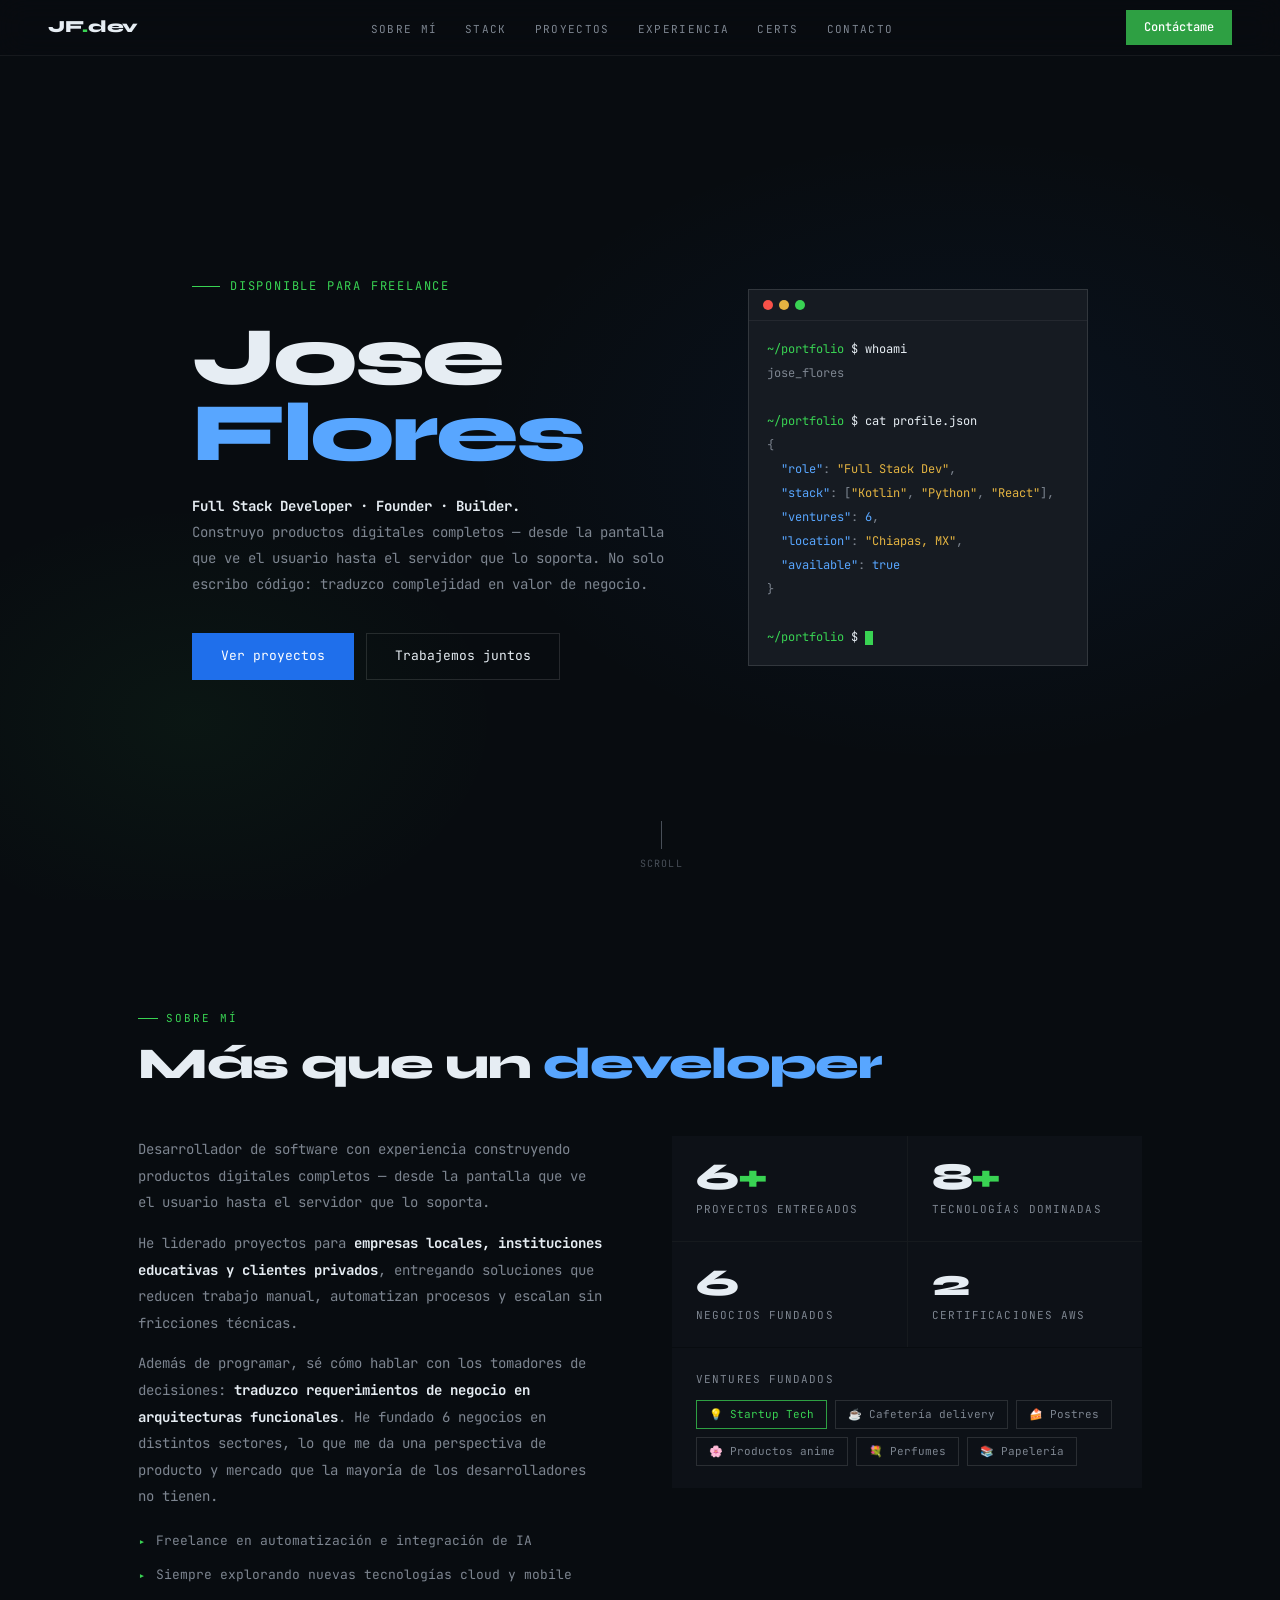
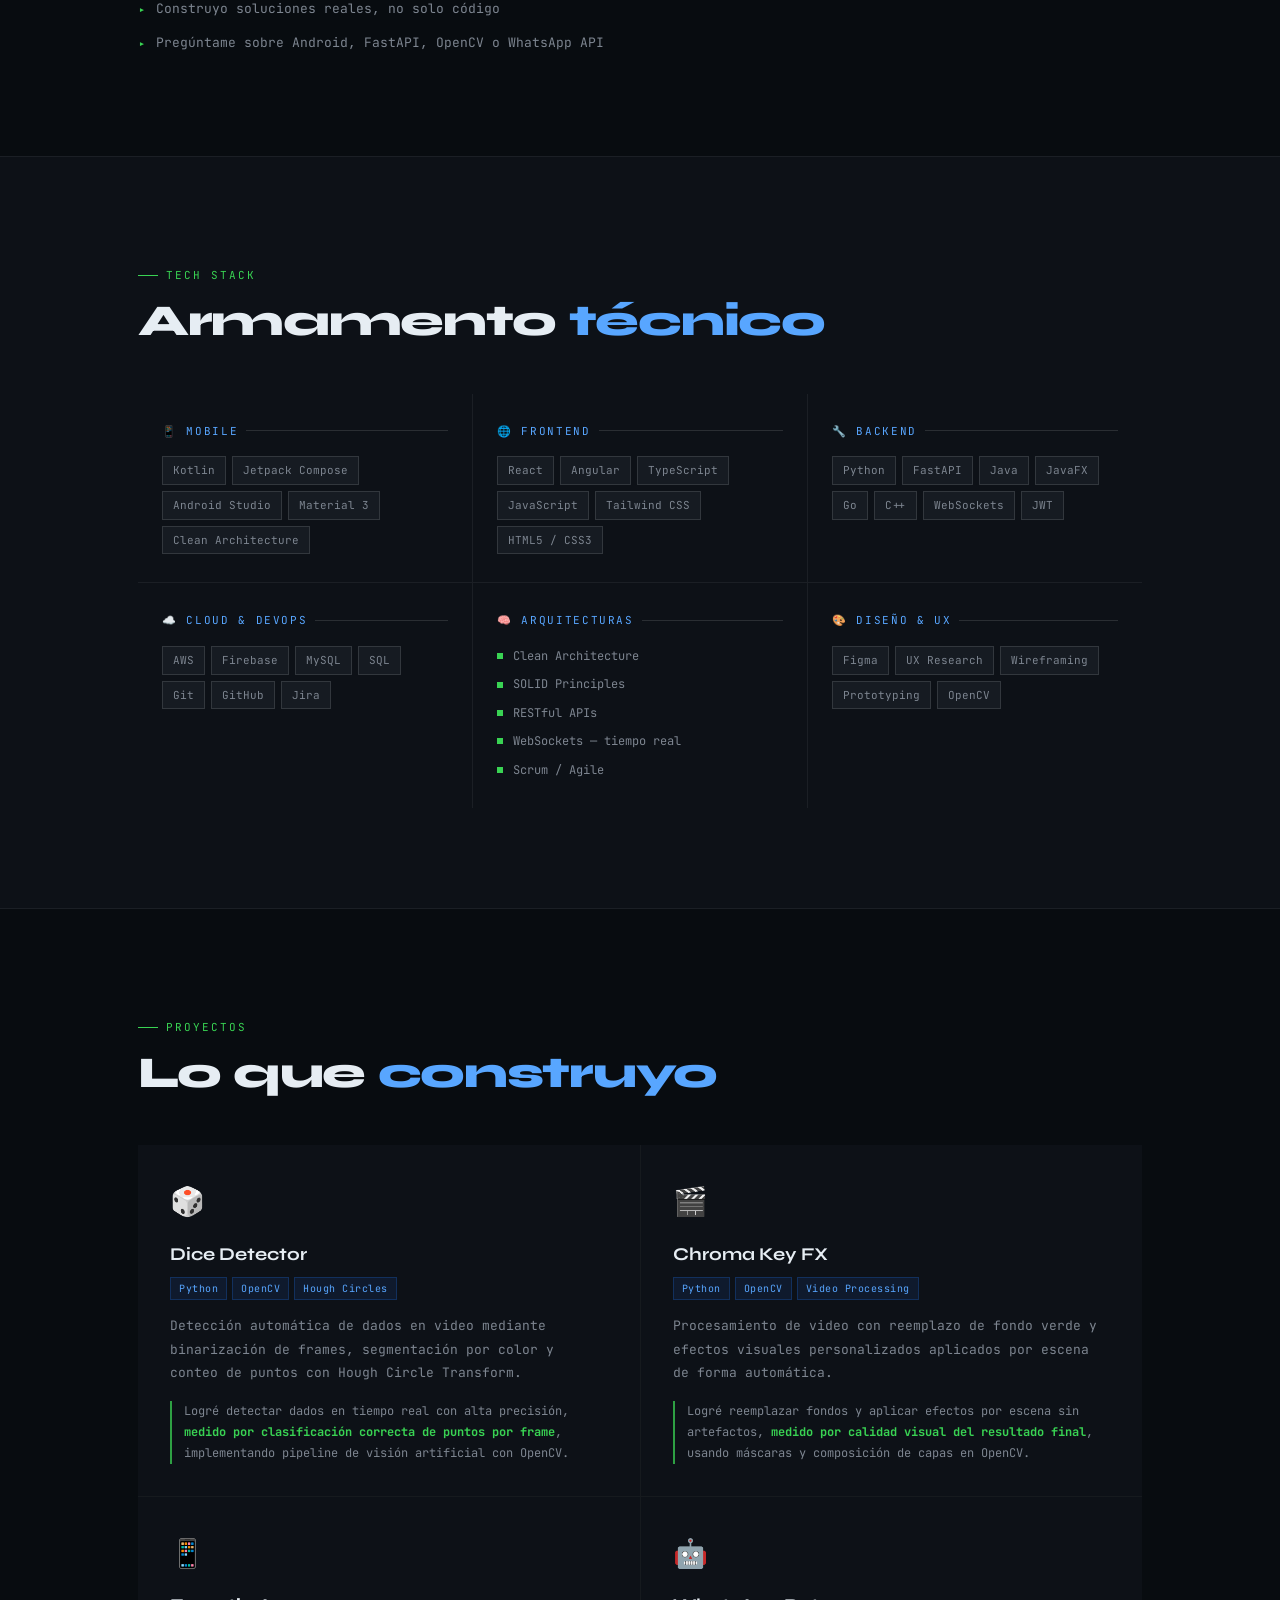
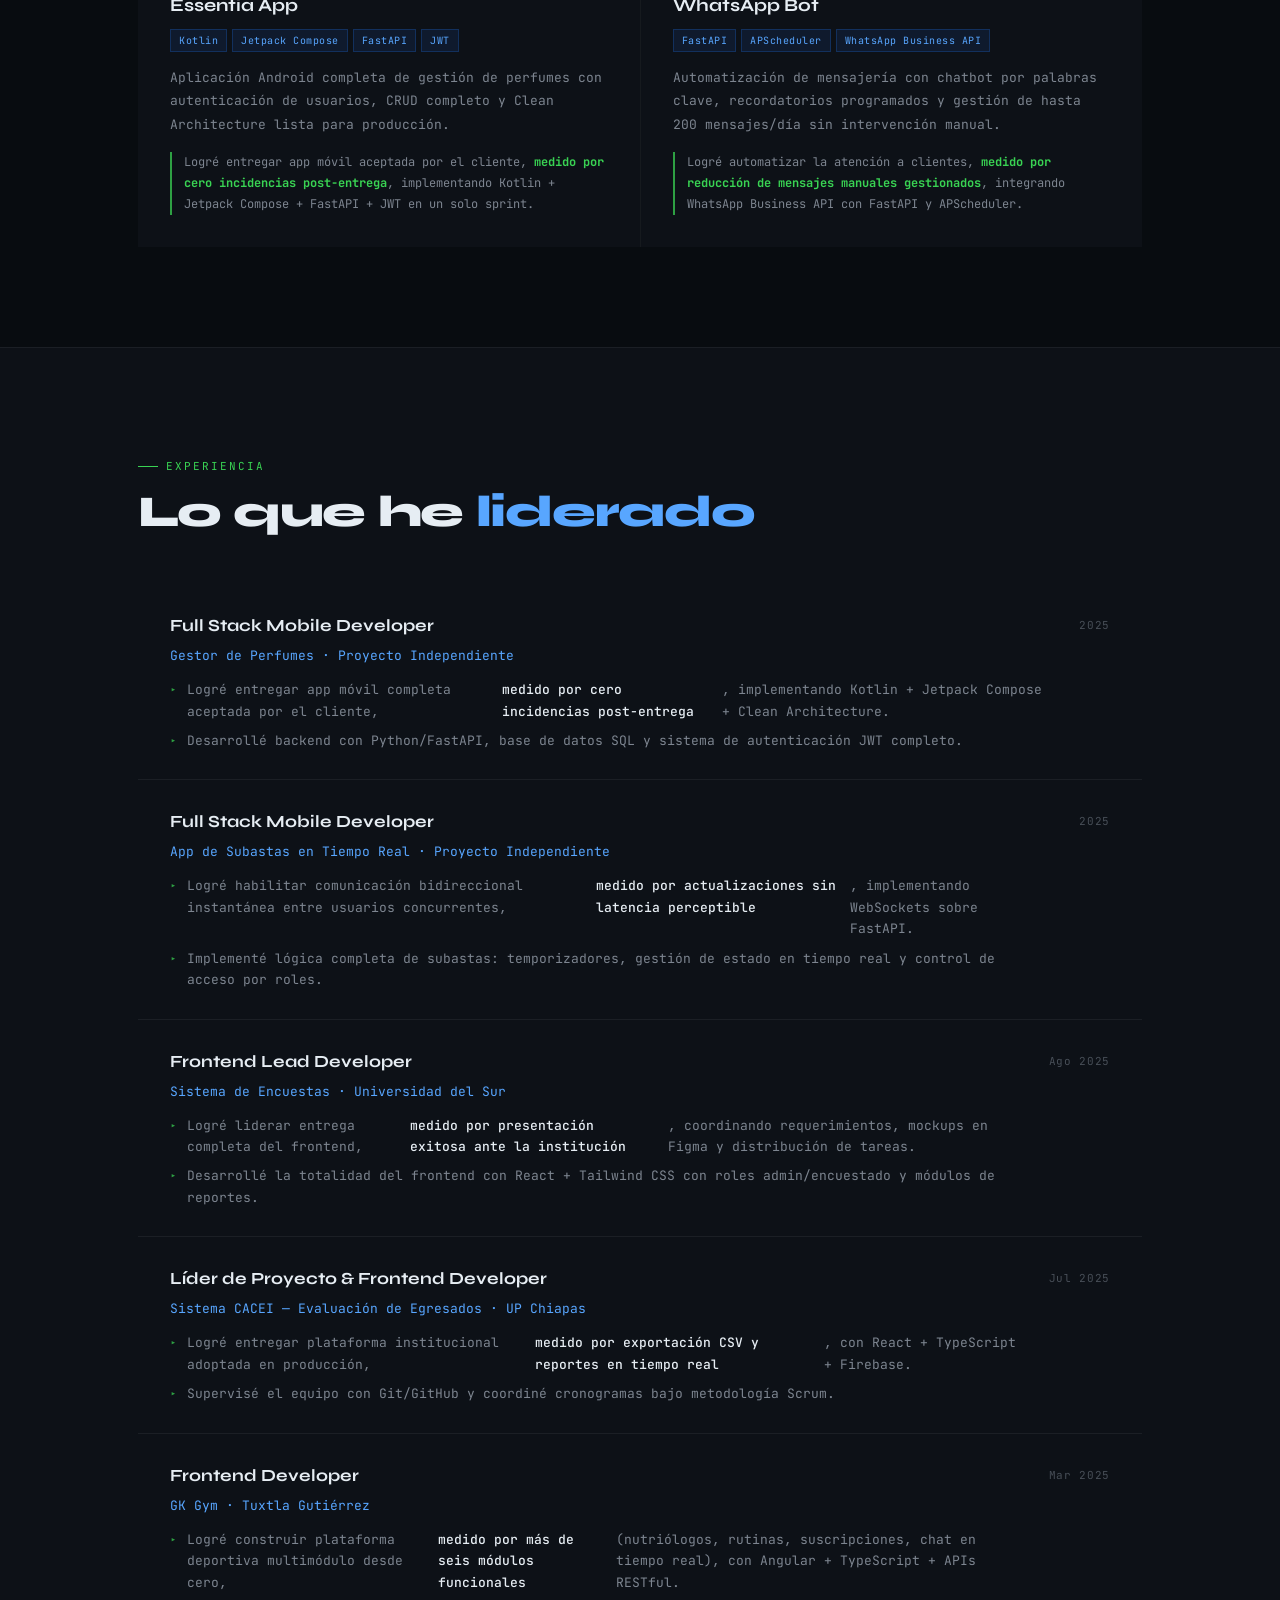
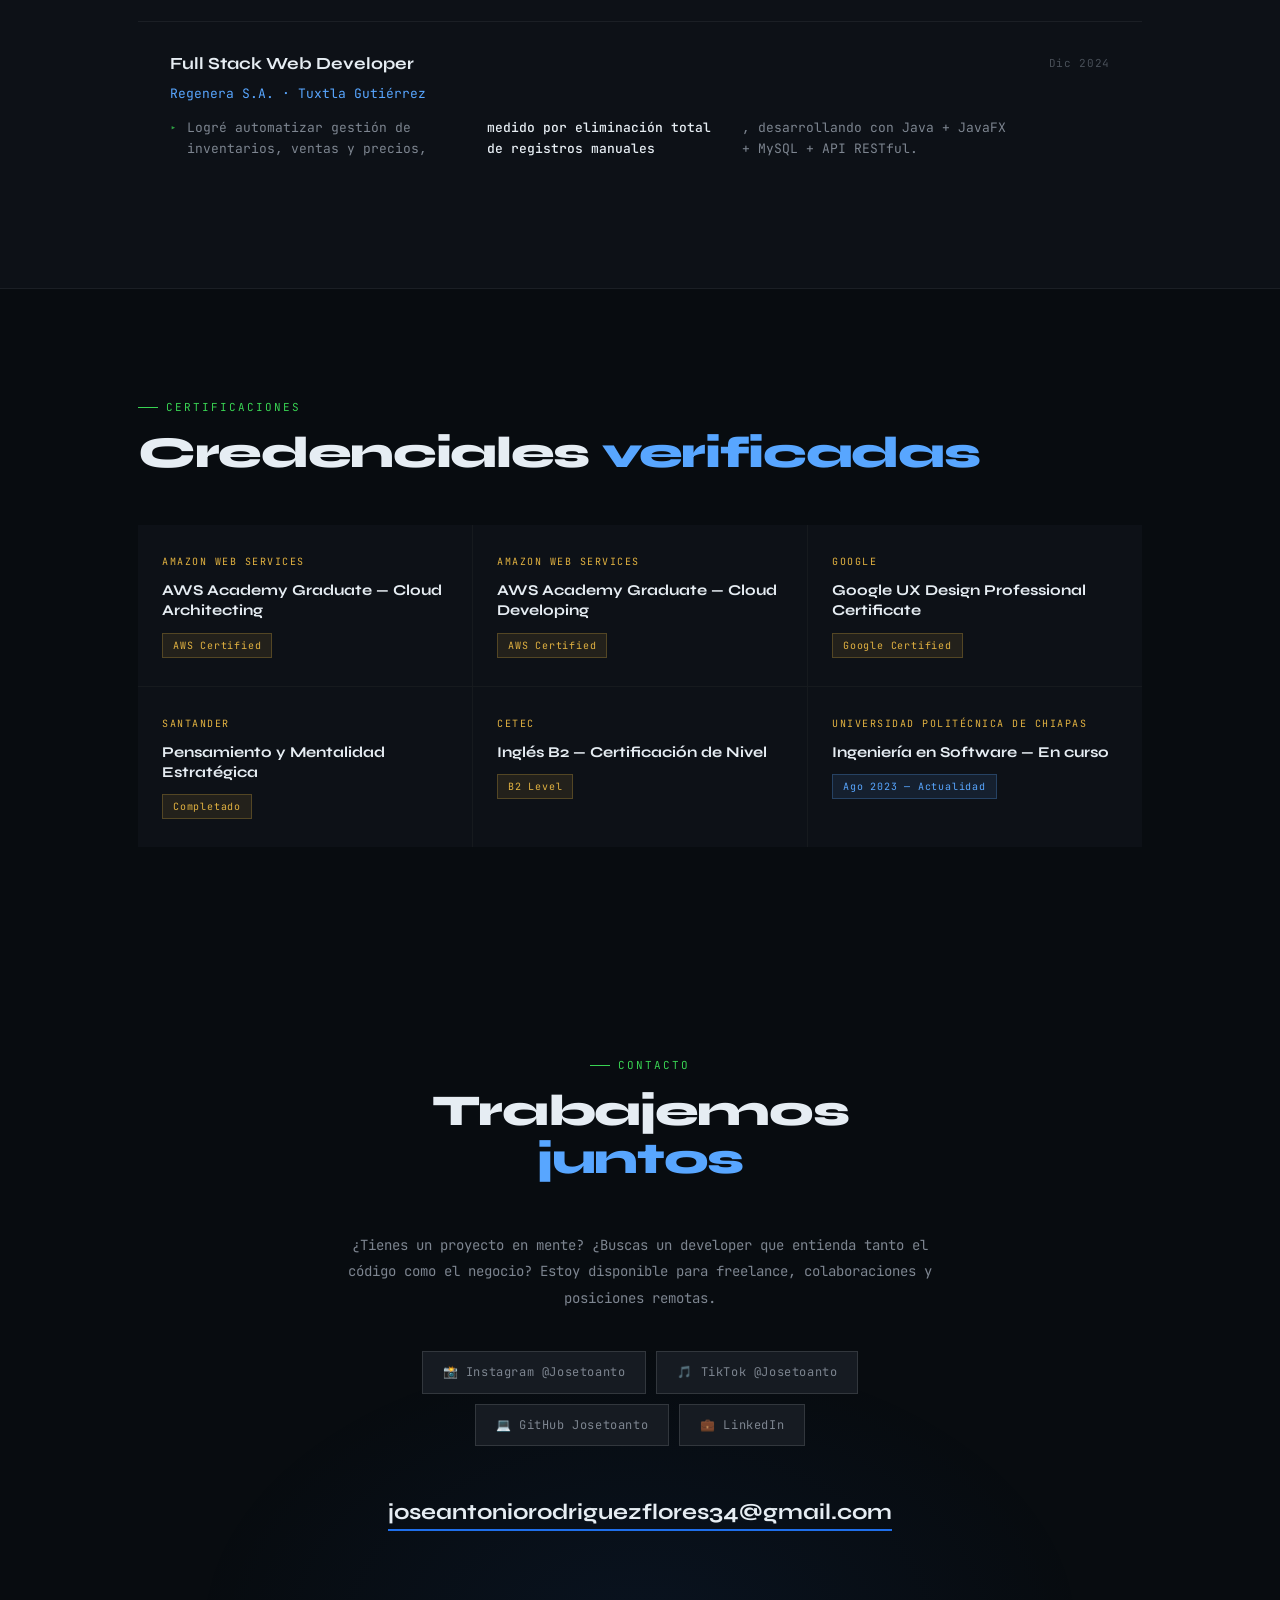
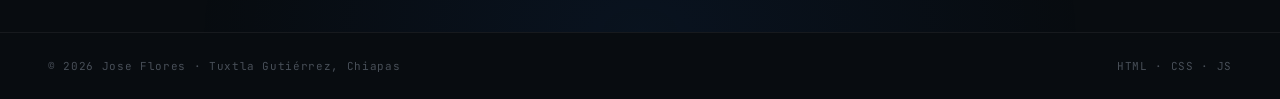
==== index.html @ 9eadcdd8 "Rename Portafolio/index.html to index.html" ====
<!DOCTYPE html>
<html lang="es">
<head>
<meta charset="UTF-8">
<meta name="viewport" content="width=device-width, initial-scale=1.0">
<title>Jose Flores — Full Stack Developer</title>
<link href="https://fonts.googleapis.com/css2?family=JetBrains+Mono:ital,wght@0,300;0,400;0,500;0,700;1,300&family=Syne:wght@400;600;700;800&display=swap" rel="stylesheet">
<style>
*, *::before, *::after { box-sizing: border-box; margin: 0; padding: 0; }

:root {
  --bg:      #080c10;
  --bg2:     #0d1117;
  --bg3:     #161b22;
  --bg4:     #1c2128;
  --line:    rgba(255,255,255,0.06);
  --line2:   rgba(255,255,255,0.12);
  --text:    #e6edf3;
  --muted:   #7d8590;
  --muted2:  #484f58;
  --green:   #39d353;
  --green2:  #2ea043;
  --accent:  #58a6ff;
  --accent2: #1f6feb;
  --amber:   #e3b341;
  --mono:    'JetBrains Mono', monospace;
  --sans:    'Syne', sans-serif;
}

html { scroll-behavior: smooth; }

body {
  background: var(--bg);
  color: var(--text);
  font-family: var(--mono);
  line-height: 1.7;
  overflow-x: hidden;
}

::-webkit-scrollbar { width: 4px; }
::-webkit-scrollbar-track { background: var(--bg); }
::-webkit-scrollbar-thumb { background: var(--bg4); border-radius: 2px; }

/* ── NAV ── */
nav {
  position: fixed; top: 0; left: 0; right: 0; z-index: 100;
  height: 56px;
  display: flex; align-items: center; justify-content: space-between;
  padding: 0 48px;
  background: rgba(8,12,16,0.88);
  backdrop-filter: blur(14px);
  border-bottom: 1px solid var(--line);
}
.logo {
  font-family: var(--sans); font-weight: 800; font-size: 17px;
  color: var(--text); text-decoration: none; letter-spacing: -0.02em;
}
.logo span { color: var(--green); }
.nav-links { display: flex; gap: 28px; list-style: none; }
.nav-links a {
  font-size: 11px; letter-spacing: 0.12em; text-transform: uppercase;
  color: var(--muted); text-decoration: none; transition: color 0.2s;
}
.nav-links a:hover, .nav-links a.active { color: var(--text); }
.nav-btn {
  background: var(--green2); color: #fff; border: none;
  padding: 7px 18px; font-family: var(--mono); font-size: 12px;
  font-weight: 500; cursor: pointer; text-decoration: none;
  transition: background 0.2s;
}
.nav-btn:hover { background: var(--green); }

/* ── SHARED ── */
section { position: relative; z-index: 1; }
.wrap { max-width: 1100px; margin: 0 auto; padding: 0 48px; }

.sec-label {
  display: inline-flex; align-items: center; gap: 8px;
  font-size: 11px; letter-spacing: 0.18em; text-transform: uppercase;
  color: var(--green); margin-bottom: 12px;
}
.sec-label::before { content: ''; display: block; width: 20px; height: 1px; background: var(--green); }

.sec-title {
  font-family: var(--sans);
  font-size: clamp(28px, 3.5vw, 44px);
  font-weight: 800; letter-spacing: -0.03em; line-height: 1.1;
  margin-bottom: 48px;
}
.sec-title span { color: var(--accent); }

.reveal {
  opacity: 0; transform: translateY(22px);
  transition: opacity 0.6s ease, transform 0.6s ease;
}
.reveal.on { opacity: 1; transform: translateY(0); }

/* ── HERO ── */
#hero {
  min-height: 100vh; display: flex; align-items: center; padding-top: 56px;
  background:
    radial-gradient(ellipse 55% 50% at 75% 50%, rgba(31,111,235,0.07) 0%, transparent 70%),
    radial-gradient(ellipse 40% 40% at 15% 80%, rgba(57,211,83,0.05) 0%, transparent 60%);
}
.hero-grid {
  display: grid; grid-template-columns: 1fr 340px;
  gap: 56px; align-items: center; width: 100%;
}
.hero-eye {
  display: flex; align-items: center; gap: 10px;
  font-size: 12px; letter-spacing: 0.15em; text-transform: uppercase;
  color: var(--green); margin-bottom: 22px;
  opacity: 0; animation: up 0.5s ease 0.1s forwards;
}
.hero-eye::before { content: ''; width: 28px; height: 1px; background: var(--green); }

.hero-name {
  font-family: var(--sans);
  font-size: clamp(52px, 6.5vw, 88px);
  font-weight: 800; line-height: 0.92; letter-spacing: -0.035em;
  margin-bottom: 22px;
  opacity: 0; animation: up 0.5s ease 0.2s forwards;
}
.hero-name .hl { color: var(--accent); }

.hero-sub {
  font-size: 14px; color: var(--muted); line-height: 1.85;
  max-width: 500px; margin-bottom: 36px;
  opacity: 0; animation: up 0.5s ease 0.3s forwards;
}
.hero-sub strong { color: var(--text); }

.hero-btns {
  display: flex; gap: 12px; flex-wrap: wrap;
  opacity: 0; animation: up 0.5s ease 0.4s forwards;
}
.btn-pri {
  background: var(--accent2); color: #fff;
  padding: 11px 28px; font-family: var(--mono); font-size: 13px;
  text-decoration: none; border: 1px solid var(--accent2); transition: all 0.2s;
}
.btn-pri:hover { background: var(--accent); border-color: var(--accent); }
.btn-sec {
  background: transparent; color: var(--text);
  padding: 11px 28px; font-family: var(--mono); font-size: 13px;
  text-decoration: none; border: 1px solid var(--line2); transition: all 0.2s;
}
.btn-sec:hover { border-color: var(--muted); background: var(--bg3); }

/* terminal */
.terminal {
  background: var(--bg3); border: 1px solid var(--line2);
  opacity: 0; animation: up 0.5s ease 0.5s forwards;
}
.t-bar {
  display: flex; align-items: center; gap: 6px;
  padding: 10px 14px; border-bottom: 1px solid var(--line);
}
.dot { width: 10px; height: 10px; border-radius: 50%; }
.dot.r { background: #f85149; } .dot.y { background: #e3b341; } .dot.g { background: #39d353; }
.t-body { padding: 16px 18px; font-size: 12px; line-height: 2; }
.tp { color: var(--green); }
.tc { color: var(--text); }
.to { color: var(--muted); }
.tv { color: var(--accent); }
.ts { color: var(--amber); }
.cursor {
  display: inline-block; width: 8px; height: 14px;
  background: var(--green); vertical-align: middle;
  animation: blink 1s step-end infinite;
}

.hero-scroll {
  position: absolute; bottom: 28px; left: 50%; transform: translateX(-50%);
  display: flex; flex-direction: column; align-items: center; gap: 6px;
  font-size: 10px; letter-spacing: 0.12em; text-transform: uppercase;
  color: var(--muted2);
  opacity: 0; animation: up 0.4s ease 1.3s forwards;
}
.s-line { width: 1px; height: 28px; background: var(--muted2); animation: scroll 2s ease infinite; }

/* ── ABOUT ── */
#about { padding: 100px 0; }
.about-grid { display: grid; grid-template-columns: 1fr 1fr; gap: 64px; align-items: start; }
.about-p { font-size: 14px; line-height: 1.9; color: var(--muted); margin-bottom: 14px; }
.about-p strong { color: var(--text); }
.about-bullets { list-style: none; margin-top: 20px; display: flex; flex-direction: column; gap: 10px; }
.about-bullets li { display: flex; gap: 10px; font-size: 13px; color: var(--muted); }
.about-bullets li::before { content: '▸'; color: var(--green); flex-shrink: 0; margin-top: 2px; }

.stats-box { display: grid; grid-template-columns: 1fr 1fr; gap: 1px; background: var(--line); }
.stat { background: var(--bg2); padding: 22px 24px; }
.stat-n { font-family: var(--sans); font-size: 38px; font-weight: 800; line-height: 1; color: var(--text); letter-spacing: -0.03em; }
.stat-n em { color: var(--green); font-style: normal; }
.stat-l { font-size: 11px; letter-spacing: 0.1em; text-transform: uppercase; color: var(--muted); margin-top: 4px; }
.ventures { background: var(--bg2); padding: 22px 24px; grid-column: 1/-1; margin-top: 1px; }
.v-lbl { font-size: 11px; letter-spacing: 0.1em; text-transform: uppercase; color: var(--muted); margin-bottom: 12px; }
.v-wrap { display: flex; flex-wrap: wrap; gap: 8px; }
.vtag { border: 1px solid var(--line2); padding: 4px 12px; font-size: 11px; color: var(--muted); }
.vtag.on { border-color: var(--green2); color: var(--green); }

/* ── STACK ── */
#stack { padding: 100px 0; background: var(--bg2); border-top: 1px solid var(--line); border-bottom: 1px solid var(--line); }
.stack-grid { display: grid; grid-template-columns: repeat(3,1fr); gap: 1px; background: var(--line); }
.scat { background: var(--bg2); padding: 28px 24px; }
.scat-t {
  font-size: 11px; letter-spacing: 0.15em; text-transform: uppercase;
  color: var(--accent); margin-bottom: 16px;
  display: flex; align-items: center; gap: 8px;
}
.scat-t::after { content: ''; flex: 1; height: 1px; background: var(--line2); }
.tlist { display: flex; flex-wrap: wrap; gap: 6px; }
.tech {
  background: var(--bg3); border: 1px solid var(--line2);
  padding: 4px 10px; font-size: 11px; color: var(--muted);
  cursor: default; transition: all 0.2s;
}
.tech:hover { border-color: var(--accent2); color: var(--accent); background: rgba(31,111,235,0.08); }
.alist { display: flex; flex-direction: column; gap: 8px; }
.aitem { display: flex; align-items: center; gap: 10px; font-size: 12px; color: var(--muted); }
.aitem::before { content: ''; width: 6px; height: 6px; background: var(--green); flex-shrink: 0; }

/* ── PROJECTS ── */
#projects { padding: 100px 0; }
.proj-grid { display: grid; grid-template-columns: 1fr 1fr; gap: 1px; background: var(--line); }
.pcard {
  background: var(--bg2); padding: 32px;
  position: relative; overflow: hidden; transition: background 0.2s;
}
.pcard::before {
  content: ''; position: absolute; top: 0; left: 0; right: 0; height: 2px;
  background: var(--accent2); transform: scaleX(0); transform-origin: left; transition: transform 0.3s;
}
.pcard:hover { background: var(--bg3); }
.pcard:hover::before { transform: scaleX(1); }
.p-icon { font-size: 28px; margin-bottom: 14px; }
.p-title { font-family: var(--sans); font-size: 18px; font-weight: 700; color: var(--text); margin-bottom: 8px; }
.p-tags { display: flex; flex-wrap: wrap; gap: 5px; margin-bottom: 14px; }
.ptag {
  background: rgba(31,111,235,0.1); border: 1px solid rgba(31,111,235,0.25);
  padding: 2px 8px; font-size: 10px; color: var(--accent); letter-spacing: 0.05em;
}
.p-desc { font-size: 13px; color: var(--muted); line-height: 1.8; margin-bottom: 16px; }
.p-xyz {
  border-left: 2px solid var(--green2); padding-left: 12px;
  font-size: 12px; color: var(--muted); line-height: 1.75;
}
.p-xyz strong { color: var(--green); }

/* ── EXPERIENCE ── */
#experience { padding: 100px 0; background: var(--bg2); border-top: 1px solid var(--line); border-bottom: 1px solid var(--line); }
.exp-list { display: flex; flex-direction: column; gap: 1px; background: var(--line); }
.eitem {
  background: var(--bg2); padding: 28px 32px;
  display: grid; grid-template-columns: 1fr auto; gap: 32px; align-items: start;
  transition: background 0.2s;
}
.eitem:hover { background: var(--bg3); }
.e-role { font-family: var(--sans); font-size: 17px; font-weight: 700; color: var(--text); margin-bottom: 4px; }
.e-co { font-size: 13px; color: var(--accent); margin-bottom: 12px; }
.e-buls { list-style: none; display: flex; flex-direction: column; gap: 8px; }
.e-buls li { display: flex; gap: 10px; font-size: 13px; color: var(--muted); line-height: 1.65; }
.e-buls li::before { content: '▸'; color: var(--green2); flex-shrink: 0; margin-top: 2px; font-size: 11px; }
.e-buls li strong { color: var(--text); font-weight: 500; }
.e-date { font-size: 11px; color: var(--muted2); letter-spacing: 0.06em; padding-top: 4px; text-align: right; white-space: nowrap; }

/* ── CERTS ── */
#certifications { padding: 100px 0; }
.cert-grid { display: grid; grid-template-columns: repeat(3,1fr); gap: 1px; background: var(--line); }
.ccard { background: var(--bg2); padding: 28px 24px; transition: background 0.2s; }
.ccard:hover { background: var(--bg3); }
.c-iss { font-size: 10px; letter-spacing: 0.15em; text-transform: uppercase; color: var(--amber); margin-bottom: 10px; }
.c-name { font-family: var(--sans); font-size: 15px; font-weight: 700; color: var(--text); line-height: 1.35; }
.c-badge {
  display: inline-block; margin-top: 12px;
  background: rgba(227,179,65,0.1); border: 1px solid rgba(227,179,65,0.25);
  padding: 3px 10px; font-size: 10px; color: var(--amber); letter-spacing: 0.08em;
}
.c-badge.blue {
  background: rgba(88,166,255,0.1); border-color: rgba(88,166,255,0.25); color: var(--accent);
}

/* ── CONTACT ── */
#contact {
  padding: 100px 0;
  background: radial-gradient(ellipse 50% 60% at 50% 100%, rgba(31,111,235,0.07) 0%, transparent 70%);
}
.contact-inner { text-align: center; max-width: 620px; margin: 0 auto; }
.c-desc { font-size: 14px; color: var(--muted); line-height: 1.9; margin-bottom: 40px; }
.c-links { display: flex; justify-content: center; flex-wrap: wrap; gap: 10px; margin-bottom: 48px; }
.c-link {
  display: flex; align-items: center; gap: 8px;
  background: var(--bg3); border: 1px solid var(--line2);
  padding: 10px 20px; font-size: 12px; color: var(--muted);
  text-decoration: none; letter-spacing: 0.05em; transition: all 0.2s;
}
.c-link:hover { border-color: var(--accent2); color: var(--accent); background: rgba(31,111,235,0.06); }
.c-email {
  font-family: var(--sans); font-size: clamp(15px, 2vw, 22px);
  font-weight: 700; color: var(--text); text-decoration: none;
  border-bottom: 2px solid var(--accent2); padding-bottom: 4px;
  transition: color 0.2s, border-color 0.2s;
}
.c-email:hover { color: var(--accent); border-color: var(--accent); }

/* ── FOOTER ── */
footer {
  padding: 24px 48px; border-top: 1px solid var(--line);
  display: flex; align-items: center; justify-content: space-between;
  font-size: 11px; color: var(--muted2); letter-spacing: 0.06em;
}

/* ── ANIMATIONS ── */
@keyframes up { from { opacity: 0; transform: translateY(20px); } to { opacity: 1; transform: translateY(0); } }
@keyframes blink { 0%, 100% { opacity: 1; } 50% { opacity: 0; } }
@keyframes scroll {
  0%   { transform: scaleY(0); transform-origin: top; }
  49%  { transform: scaleY(1); transform-origin: top; }
  50%  { transform: scaleY(1); transform-origin: bottom; }
  100% { transform: scaleY(0); transform-origin: bottom; }
}

/* ── RESPONSIVE ── */
@media (max-width: 860px) {
  nav { padding: 0 20px; }
  .nav-links { display: none; }
  .wrap { padding: 0 20px; }
  .hero-grid { grid-template-columns: 1fr; }
  .terminal { width: 100%; }
  .about-grid { grid-template-columns: 1fr; }
  .stack-grid { grid-template-columns: 1fr 1fr; }
  .proj-grid { grid-template-columns: 1fr; }
  .cert-grid { grid-template-columns: 1fr 1fr; }
  .eitem { grid-template-columns: 1fr; }
  footer { flex-direction: column; gap: 8px; text-align: center; padding: 20px; }
}
@media (max-width: 520px) {
  .stack-grid { grid-template-columns: 1fr; }
  .cert-grid { grid-template-columns: 1fr; }
  .stats-box { grid-template-columns: 1fr 1fr; }
}
</style>
</head>
<body>

<!-- NAV -->
<nav>
  <a href="#hero" class="logo">JF<span>.</span>dev</a>
  <ul class="nav-links">
    <li><a href="#about">Sobre mí</a></li>
    <li><a href="#stack">Stack</a></li>
    <li><a href="#projects">Proyectos</a></li>
    <li><a href="#experience">Experiencia</a></li>
    <li><a href="#certifications">Certs</a></li>
    <li><a href="#contact">Contacto</a></li>
  </ul>
  <a href="mailto:joseantoniorodriguezflores34@gmail.com" class="nav-btn">Contáctame</a>
</nav>

<!-- HERO -->
<section id="hero">
  <div class="wrap">
    <div class="hero-grid">
      <div>
        <div class="hero-eye">Disponible para freelance</div>
        <h1 class="hero-name">
          Jose<br>
          <span class="hl">Flores</span>
        </h1>
        <p class="hero-sub">
          <strong>Full Stack Developer · Founder · Builder.</strong><br>
          Construyo productos digitales completos — desde la pantalla que ve el usuario hasta el servidor que lo soporta. No solo escribo código: traduzco complejidad en valor de negocio.
        </p>
        <div class="hero-btns">
          <a href="#projects" class="btn-pri">Ver proyectos</a>
          <a href="#contact" class="btn-sec">Trabajemos juntos</a>
        </div>
      </div>

      <div class="terminal">
        <div class="t-bar">
          <div class="dot r"></div>
          <div class="dot y"></div>
          <div class="dot g"></div>
        </div>
        <div class="t-body">
          <div><span class="tp">~/portfolio</span> <span class="tc">$ whoami</span></div>
          <div class="to">jose_flores</div>
          <br>
          <div><span class="tp">~/portfolio</span> <span class="tc">$ cat profile.json</span></div>
          <div class="to">{</div>
          <div>&nbsp;&nbsp;<span class="tv">"role"</span><span class="to">: </span><span class="ts">"Full Stack Dev"</span><span class="to">,</span></div>
          <div>&nbsp;&nbsp;<span class="tv">"stack"</span><span class="to">: [</span><span class="ts">"Kotlin"</span><span class="to">, </span><span class="ts">"Python"</span><span class="to">, </span><span class="ts">"React"</span><span class="to">],</span></div>
          <div>&nbsp;&nbsp;<span class="tv">"ventures"</span><span class="to">: </span><span class="tv">6</span><span class="to">,</span></div>
          <div>&nbsp;&nbsp;<span class="tv">"location"</span><span class="to">: </span><span class="ts">"Chiapas, MX"</span><span class="to">,</span></div>
          <div>&nbsp;&nbsp;<span class="tv">"available"</span><span class="to">: </span><span class="tv">true</span></div>
          <div class="to">}</div>
          <br>
          <div><span class="tp">~/portfolio</span> <span class="tc">$ <span class="cursor"></span></span></div>
        </div>
      </div>
    </div>
  </div>
  <div class="hero-scroll"><div class="s-line"></div>scroll</div>
</section>

<!-- ABOUT -->
<section id="about">
  <div class="wrap">
    <div class="reveal">
      <div class="sec-label">Sobre mí</div>
      <h2 class="sec-title">Más que un <span>developer</span></h2>
    </div>
    <div class="about-grid">
      <div class="reveal">
        <p class="about-p">Desarrollador de software con experiencia construyendo productos digitales completos — desde la pantalla que ve el usuario hasta el servidor que lo soporta.</p>
        <p class="about-p">He liderado proyectos para <strong>empresas locales, instituciones educativas y clientes privados</strong>, entregando soluciones que reducen trabajo manual, automatizan procesos y escalan sin fricciones técnicas.</p>
        <p class="about-p">Además de programar, sé cómo hablar con los tomadores de decisiones: <strong>traduzco requerimientos de negocio en arquitecturas funcionales</strong>. He fundado 6 negocios en distintos sectores, lo que me da una perspectiva de producto y mercado que la mayoría de los desarrolladores no tienen.</p>
        <ul class="about-bullets">
          <li>Freelance en automatización e integración de IA</li>
          <li>Siempre explorando nuevas tecnologías cloud y mobile</li>
          <li>Construyo soluciones reales, no solo código</li>
          <li>Pregúntame sobre Android, FastAPI, OpenCV o WhatsApp API</li>
        </ul>
      </div>
      <div class="reveal">
        <div class="stats-box">
          <div class="stat"><div class="stat-n">6<em>+</em></div><div class="stat-l">Proyectos entregados</div></div>
          <div class="stat"><div class="stat-n">8<em>+</em></div><div class="stat-l">Tecnologías dominadas</div></div>
          <div class="stat"><div class="stat-n">6</div><div class="stat-l">Negocios fundados</div></div>
          <div class="stat"><div class="stat-n">2</div><div class="stat-l">Certificaciones AWS</div></div>
        </div>
        <div class="ventures">
          <div class="v-lbl">Ventures fundados</div>
          <div class="v-wrap">
            <span class="vtag on">💡 Startup Tech</span>
            <span class="vtag">☕ Cafetería delivery</span>
            <span class="vtag">🍰 Postres</span>
            <span class="vtag">🌸 Productos anime</span>
            <span class="vtag">💐 Perfumes</span>
            <span class="vtag">📚 Papelería</span>
          </div>
        </div>
      </div>
    </div>
  </div>
</section>

<!-- STACK -->
<section id="stack">
  <div class="wrap">
    <div class="reveal">
      <div class="sec-label">Tech Stack</div>
      <h2 class="sec-title">Armamento <span>técnico</span></h2>
    </div>
    <div class="stack-grid reveal">
      <div class="scat">
        <div class="scat-t">📱 Mobile</div>
        <div class="tlist">
          <span class="tech">Kotlin</span><span class="tech">Jetpack Compose</span>
          <span class="tech">Android Studio</span><span class="tech">Material 3</span>
          <span class="tech">Clean Architecture</span>
        </div>
      </div>
      <div class="scat">
        <div class="scat-t">🌐 Frontend</div>
        <div class="tlist">
          <span class="tech">React</span><span class="tech">Angular</span>
          <span class="tech">TypeScript</span><span class="tech">JavaScript</span>
          <span class="tech">Tailwind CSS</span><span class="tech">HTML5 / CSS3</span>
        </div>
      </div>
      <div class="scat">
        <div class="scat-t">🔧 Backend</div>
        <div class="tlist">
          <span class="tech">Python</span><span class="tech">FastAPI</span>
          <span class="tech">Java</span><span class="tech">JavaFX</span>
          <span class="tech">Go</span><span class="tech">C++</span>
          <span class="tech">WebSockets</span><span class="tech">JWT</span>
        </div>
      </div>
      <div class="scat">
        <div class="scat-t">☁️ Cloud & DevOps</div>
        <div class="tlist">
          <span class="tech">AWS</span><span class="tech">Firebase</span>
          <span class="tech">MySQL</span><span class="tech">SQL</span>
          <span class="tech">Git</span><span class="tech">GitHub</span><span class="tech">Jira</span>
        </div>
      </div>
      <div class="scat">
        <div class="scat-t">🧠 Arquitecturas</div>
        <div class="alist">
          <div class="aitem">Clean Architecture</div>
          <div class="aitem">SOLID Principles</div>
          <div class="aitem">RESTful APIs</div>
          <div class="aitem">WebSockets — tiempo real</div>
          <div class="aitem">Scrum / Agile</div>
        </div>
      </div>
      <div class="scat">
        <div class="scat-t">🎨 Diseño & UX</div>
        <div class="tlist">
          <span class="tech">Figma</span><span class="tech">UX Research</span>
          <span class="tech">Wireframing</span><span class="tech">Prototyping</span>
          <span class="tech">OpenCV</span>
        </div>
      </div>
    </div>
  </div>
</section>

<!-- PROJECTS -->
<section id="projects">
  <div class="wrap">
    <div class="reveal">
      <div class="sec-label">Proyectos</div>
      <h2 class="sec-title">Lo que <span>construyo</span></h2>
    </div>
    <div class="proj-grid">

      <div class="pcard reveal">
        <div class="p-icon">🎲</div>
        <div class="p-title">Dice Detector</div>
        <div class="p-tags">
          <span class="ptag">Python</span><span class="ptag">OpenCV</span><span class="ptag">Hough Circles</span>
        </div>
        <p class="p-desc">Detección automática de dados en video mediante binarización de frames, segmentación por color y conteo de puntos con Hough Circle Transform.</p>
        <div class="p-xyz">Logré detectar dados en tiempo real con alta precisión, <strong>medido por clasificación correcta de puntos por frame</strong>, implementando pipeline de visión artificial con OpenCV.</div>
      </div>

      <div class="pcard reveal">
        <div class="p-icon">🎬</div>
        <div class="p-title">Chroma Key FX</div>
        <div class="p-tags">
          <span class="ptag">Python</span><span class="ptag">OpenCV</span><span class="ptag">Video Processing</span>
        </div>
        <p class="p-desc">Procesamiento de video con reemplazo de fondo verde y efectos visuales personalizados aplicados por escena de forma automática.</p>
        <div class="p-xyz">Logré reemplazar fondos y aplicar efectos por escena sin artefactos, <strong>medido por calidad visual del resultado final</strong>, usando máscaras y composición de capas en OpenCV.</div>
      </div>

      <div class="pcard reveal">
        <div class="p-icon">📱</div>
        <div class="p-title">Essentia App</div>
        <div class="p-tags">
          <span class="ptag">Kotlin</span><span class="ptag">Jetpack Compose</span><span class="ptag">FastAPI</span><span class="ptag">JWT</span>
        </div>
        <p class="p-desc">Aplicación Android completa de gestión de perfumes con autenticación de usuarios, CRUD completo y Clean Architecture lista para producción.</p>
        <div class="p-xyz">Logré entregar app móvil aceptada por el cliente, <strong>medido por cero incidencias post-entrega</strong>, implementando Kotlin + Jetpack Compose + FastAPI + JWT en un solo sprint.</div>
      </div>

      <div class="pcard reveal">
        <div class="p-icon">🤖</div>
        <div class="p-title">WhatsApp Bot</div>
        <div class="p-tags">
          <span class="ptag">FastAPI</span><span class="ptag">APScheduler</span><span class="ptag">WhatsApp Business API</span>
        </div>
        <p class="p-desc">Automatización de mensajería con chatbot por palabras clave, recordatorios programados y gestión de hasta 200 mensajes/día sin intervención manual.</p>
        <div class="p-xyz">Logré automatizar la atención a clientes, <strong>medido por reducción de mensajes manuales gestionados</strong>, integrando WhatsApp Business API con FastAPI y APScheduler.</div>
      </div>

    </div>
  </div>
</section>

<!-- EXPERIENCE -->
<section id="experience">
  <div class="wrap">
    <div class="reveal">
      <div class="sec-label">Experiencia</div>
      <h2 class="sec-title">Lo que he <span>liderado</span></h2>
    </div>
    <div class="exp-list reveal">

      <div class="eitem">
        <div>
          <div class="e-role">Full Stack Mobile Developer</div>
          <div class="e-co">Gestor de Perfumes · Proyecto Independiente</div>
          <ul class="e-buls">
            <li>Logré entregar app móvil completa aceptada por el cliente, <strong>medido por cero incidencias post-entrega</strong>, implementando Kotlin + Jetpack Compose + Clean Architecture.</li>
            <li>Desarrollé backend con Python/FastAPI, base de datos SQL y sistema de autenticación JWT completo.</li>
          </ul>
        </div>
        <div class="e-date">2025</div>
      </div>

      <div class="eitem">
        <div>
          <div class="e-role">Full Stack Mobile Developer</div>
          <div class="e-co">App de Subastas en Tiempo Real · Proyecto Independiente</div>
          <ul class="e-buls">
            <li>Logré habilitar comunicación bidireccional instantánea entre usuarios concurrentes, <strong>medido por actualizaciones sin latencia perceptible</strong>, implementando WebSockets sobre FastAPI.</li>
            <li>Implementé lógica completa de subastas: temporizadores, gestión de estado en tiempo real y control de acceso por roles.</li>
          </ul>
        </div>
        <div class="e-date">2025</div>
      </div>

      <div class="eitem">
        <div>
          <div class="e-role">Frontend Lead Developer</div>
          <div class="e-co">Sistema de Encuestas · Universidad del Sur</div>
          <ul class="e-buls">
            <li>Logré liderar entrega completa del frontend, <strong>medido por presentación exitosa ante la institución</strong>, coordinando requerimientos, mockups en Figma y distribución de tareas.</li>
            <li>Desarrollé la totalidad del frontend con React + Tailwind CSS con roles admin/encuestado y módulos de reportes.</li>
          </ul>
        </div>
        <div class="e-date">Ago 2025</div>
      </div>

      <div class="eitem">
        <div>
          <div class="e-role">Líder de Proyecto & Frontend Developer</div>
          <div class="e-co">Sistema CACEI — Evaluación de Egresados · UP Chiapas</div>
          <ul class="e-buls">
            <li>Logré entregar plataforma institucional adoptada en producción, <strong>medido por exportación CSV y reportes en tiempo real</strong>, con React + TypeScript + Firebase.</li>
            <li>Supervisé el equipo con Git/GitHub y coordiné cronogramas bajo metodología Scrum.</li>
          </ul>
        </div>
        <div class="e-date">Jul 2025</div>
      </div>

      <div class="eitem">
        <div>
          <div class="e-role">Frontend Developer</div>
          <div class="e-co">GK Gym · Tuxtla Gutiérrez</div>
          <ul class="e-buls">
            <li>Logré construir plataforma deportiva multimódulo desde cero, <strong>medido por más de seis módulos funcionales</strong> (nutriólogos, rutinas, suscripciones, chat en tiempo real), con Angular + TypeScript + APIs RESTful.</li>
          </ul>
        </div>
        <div class="e-date">Mar 2025</div>
      </div>

      <div class="eitem">
        <div>
          <div class="e-role">Full Stack Web Developer</div>
          <div class="e-co">Regenera S.A. · Tuxtla Gutiérrez</div>
          <ul class="e-buls">
            <li>Logré automatizar gestión de inventarios, ventas y precios, <strong>medido por eliminación total de registros manuales</strong>, desarrollando con Java + JavaFX + MySQL + API RESTful.</li>
          </ul>
        </div>
        <div class="e-date">Dic 2024</div>
      </div>

    </div>
  </div>
</section>

<!-- CERTIFICATIONS -->
<section id="certifications">
  <div class="wrap">
    <div class="reveal">
      <div class="sec-label">Certificaciones</div>
      <h2 class="sec-title">Credenciales <span>verificadas</span></h2>
    </div>
    <div class="cert-grid reveal">

      <div class="ccard">
        <div class="c-iss">Amazon Web Services</div>
        <div class="c-name">AWS Academy Graduate — Cloud Architecting</div>
        <span class="c-badge">AWS Certified</span>
      </div>

      <div class="ccard">
        <div class="c-iss">Amazon Web Services</div>
        <div class="c-name">AWS Academy Graduate — Cloud Developing</div>
        <span class="c-badge">AWS Certified</span>
      </div>

      <div class="ccard">
        <div class="c-iss">Google</div>
        <div class="c-name">Google UX Design Professional Certificate</div>
        <span class="c-badge">Google Certified</span>
      </div>

      <div class="ccard">
        <div class="c-iss">Santander</div>
        <div class="c-name">Pensamiento y Mentalidad Estratégica</div>
        <span class="c-badge">Completado</span>
      </div>

      <div class="ccard">
        <div class="c-iss">CETEC</div>
        <div class="c-name">Inglés B2 — Certificación de Nivel</div>
        <span class="c-badge">B2 Level</span>
      </div>

      <div class="ccard">
        <div class="c-iss">Universidad Politécnica de Chiapas</div>
        <div class="c-name">Ingeniería en Software — En curso</div>
        <span class="c-badge blue">Ago 2023 — Actualidad</span>
      </div>

    </div>
  </div>
</section>

<!-- CONTACT -->
<section id="contact">
  <div class="wrap">
    <div class="contact-inner reveal">
      <div class="sec-label">Contacto</div>
      <h2 class="sec-title">Trabajemos <span>juntos</span></h2>
      <p class="c-desc">¿Tienes un proyecto en mente? ¿Buscas un developer que entienda tanto el código como el negocio? Estoy disponible para freelance, colaboraciones y posiciones remotas.</p>
      <div class="c-links">
        <a href="https://instagram.com/Josetoanto" target="_blank" class="c-link">📸 Instagram @Josetoanto</a>
        <a href="https://tiktok.com/@Josetoanto" target="_blank" class="c-link">🎵 TikTok @Josetoanto</a>
        <a href="https://github.com/Josetoanto" target="_blank" class="c-link">💻 GitHub Josetoanto</a>
        <a href="https://linkedin.com/in/Josetoanto" target="_blank" class="c-link">💼 LinkedIn</a>
      </div>
      <a href="mailto:joseantoniorodriguezflores34@gmail.com" class="c-email">joseantoniorodriguezflores34@gmail.com</a>
    </div>
  </div>
</section>

<!-- FOOTER -->
<footer>
  <span>© 2026 Jose Flores · Tuxtla Gutiérrez, Chiapas</span>
  <span>HTML · CSS · JS</span>
</footer>

<script>
const obs = new IntersectionObserver((entries) => {
  entries.forEach((e, i) => {
    if (e.isIntersecting) setTimeout(() => e.target.classList.add('on'), i * 80);
  });
}, { threshold: 0.08, rootMargin: '0px 0px -40px 0px' });
document.querySelectorAll('.reveal').forEach(el => obs.observe(el));

const secs = document.querySelectorAll('section[id]');
const links = document.querySelectorAll('.nav-links a');
window.addEventListener('scroll', () => {
  let cur = '';
  secs.forEach(s => { if (window.scrollY >= s.offsetTop - 80) cur = s.id; });
  links.forEach(a => { a.classList.toggle('active', a.getAttribute('href') === '#' + cur); });
}, { passive: true });
</script>
</body>
</html>
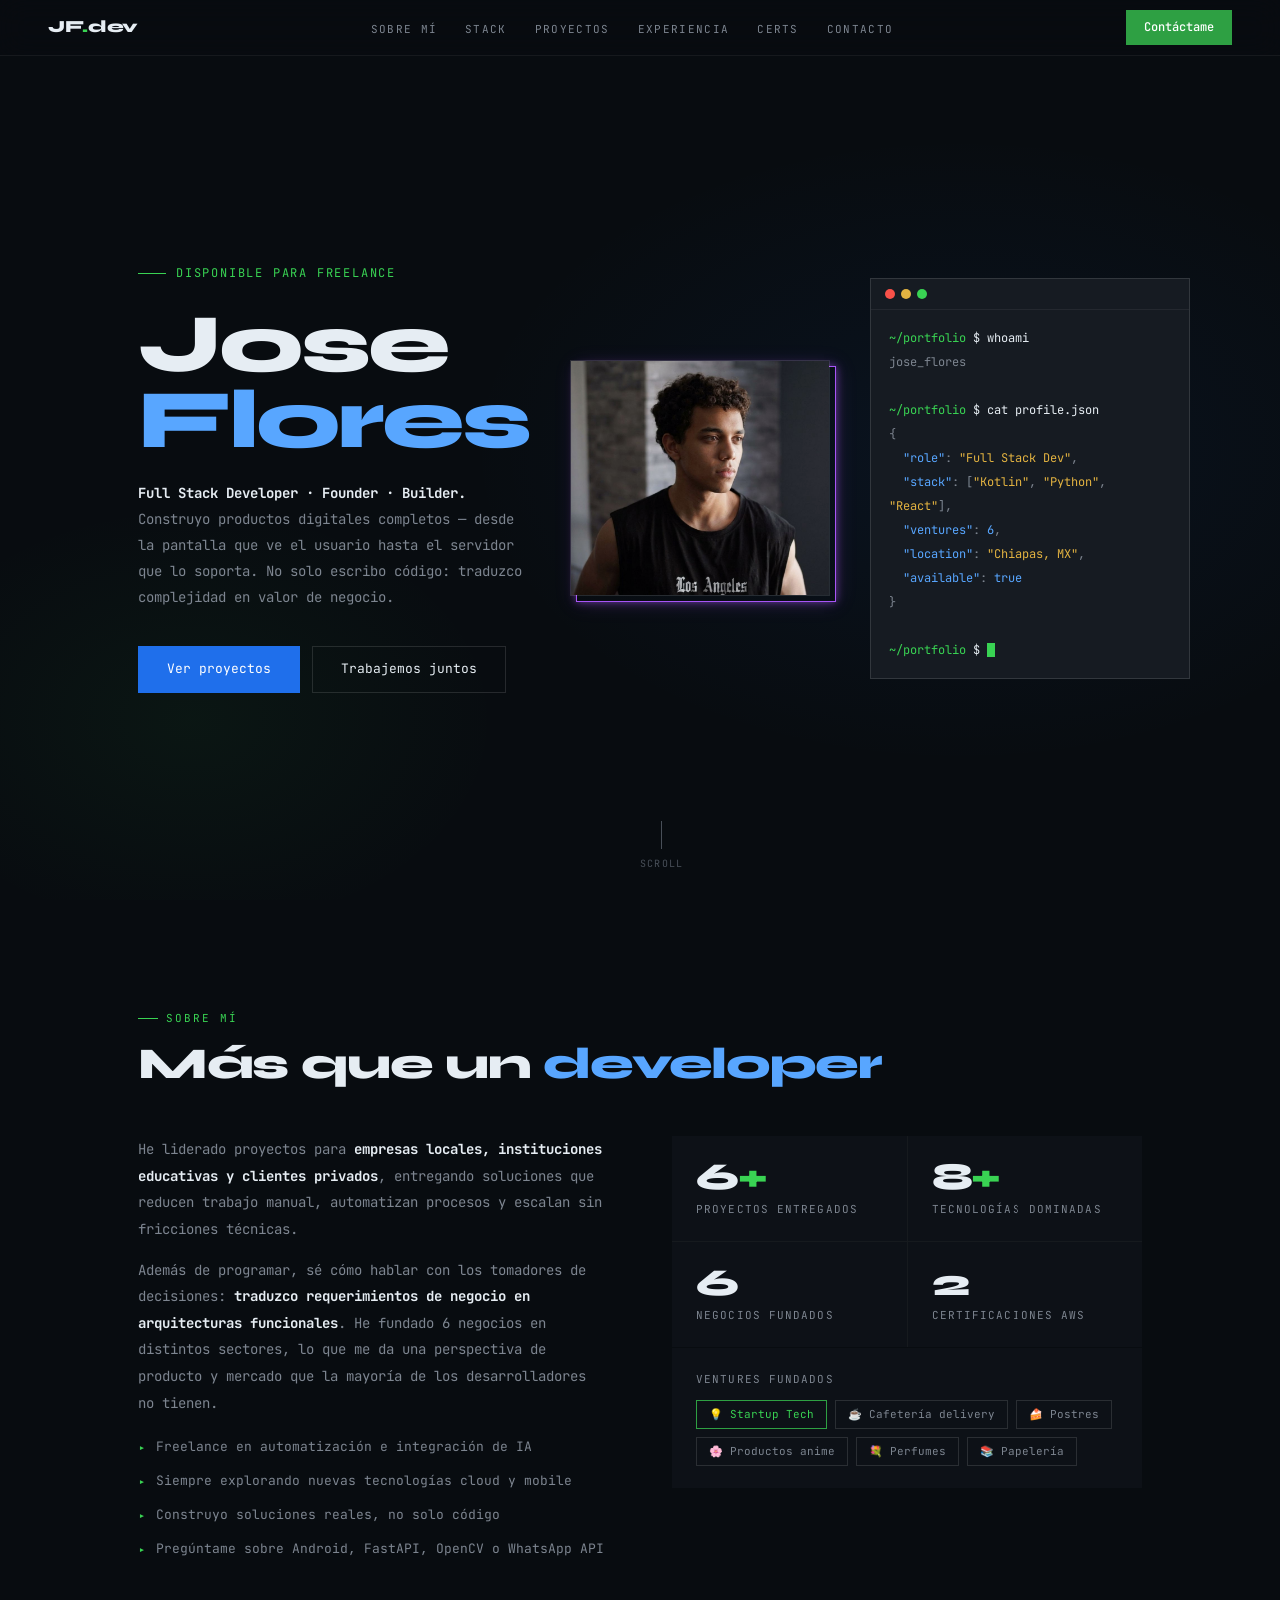
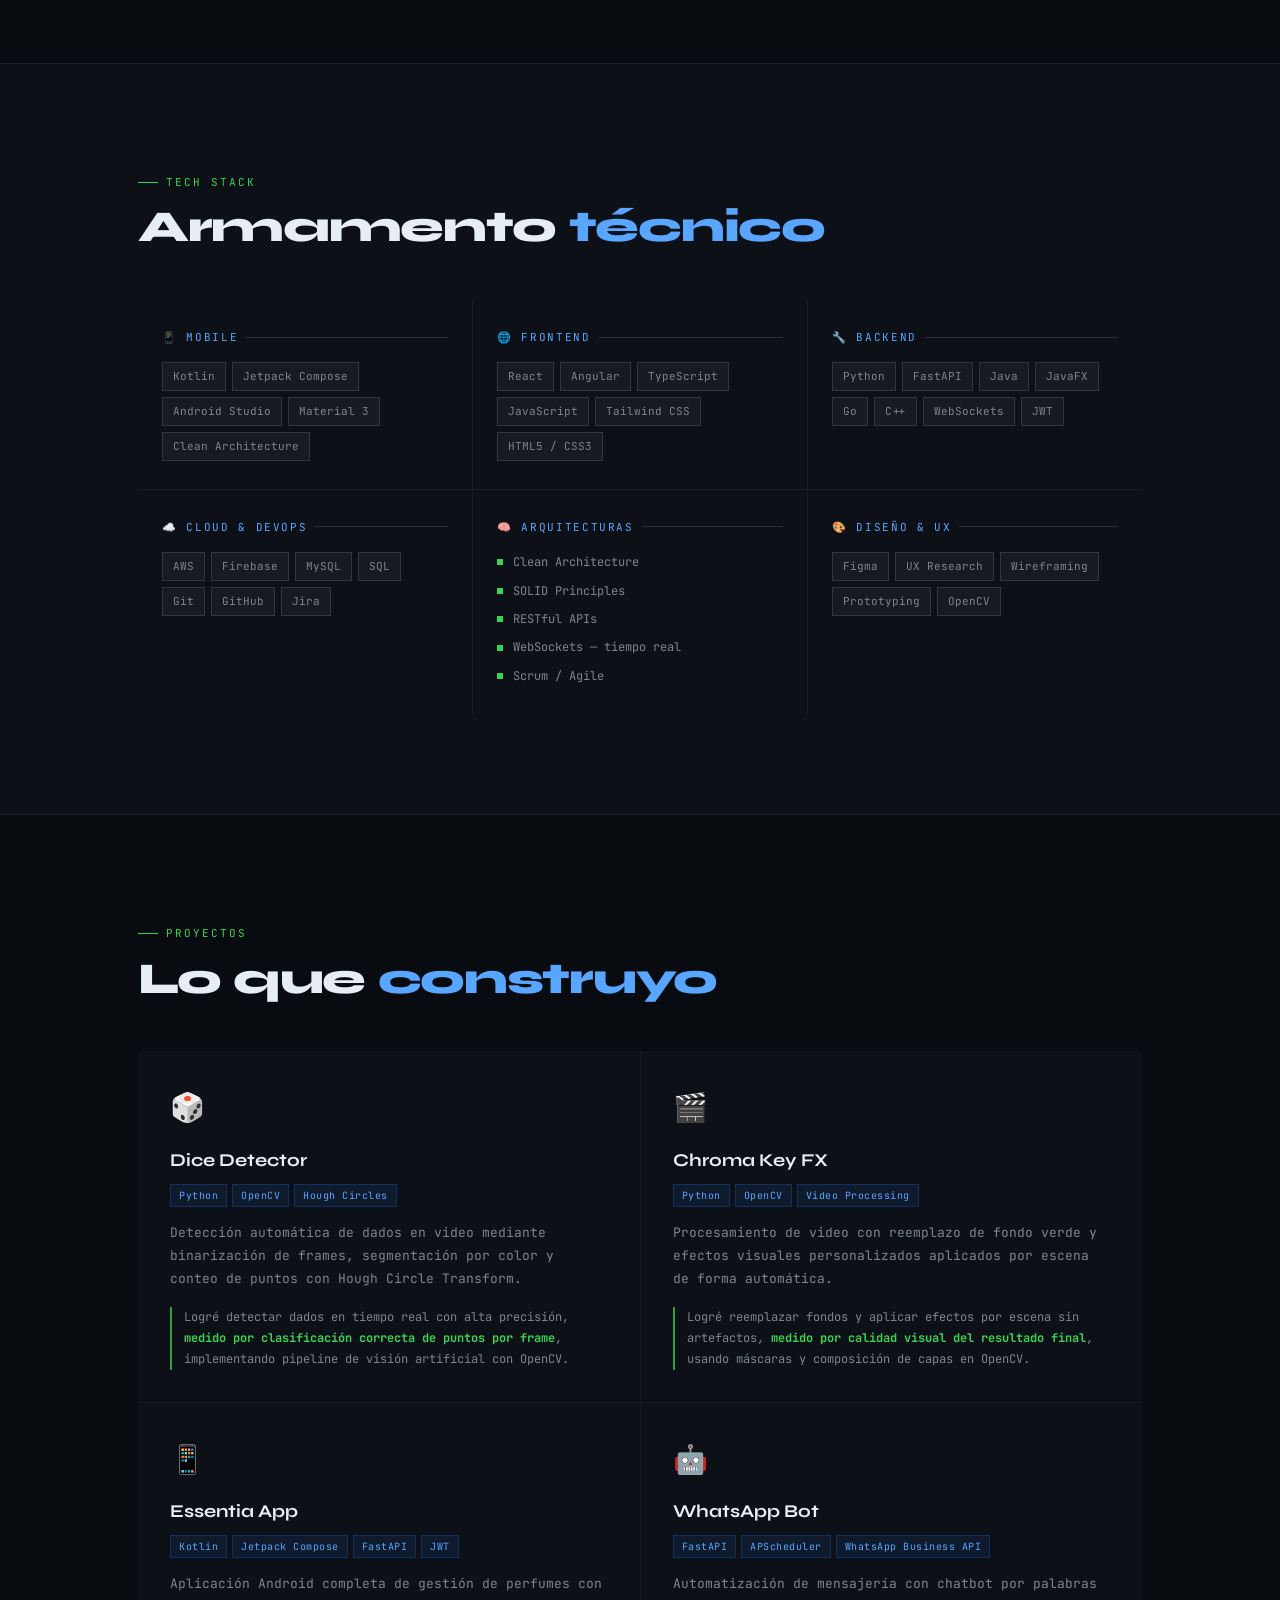
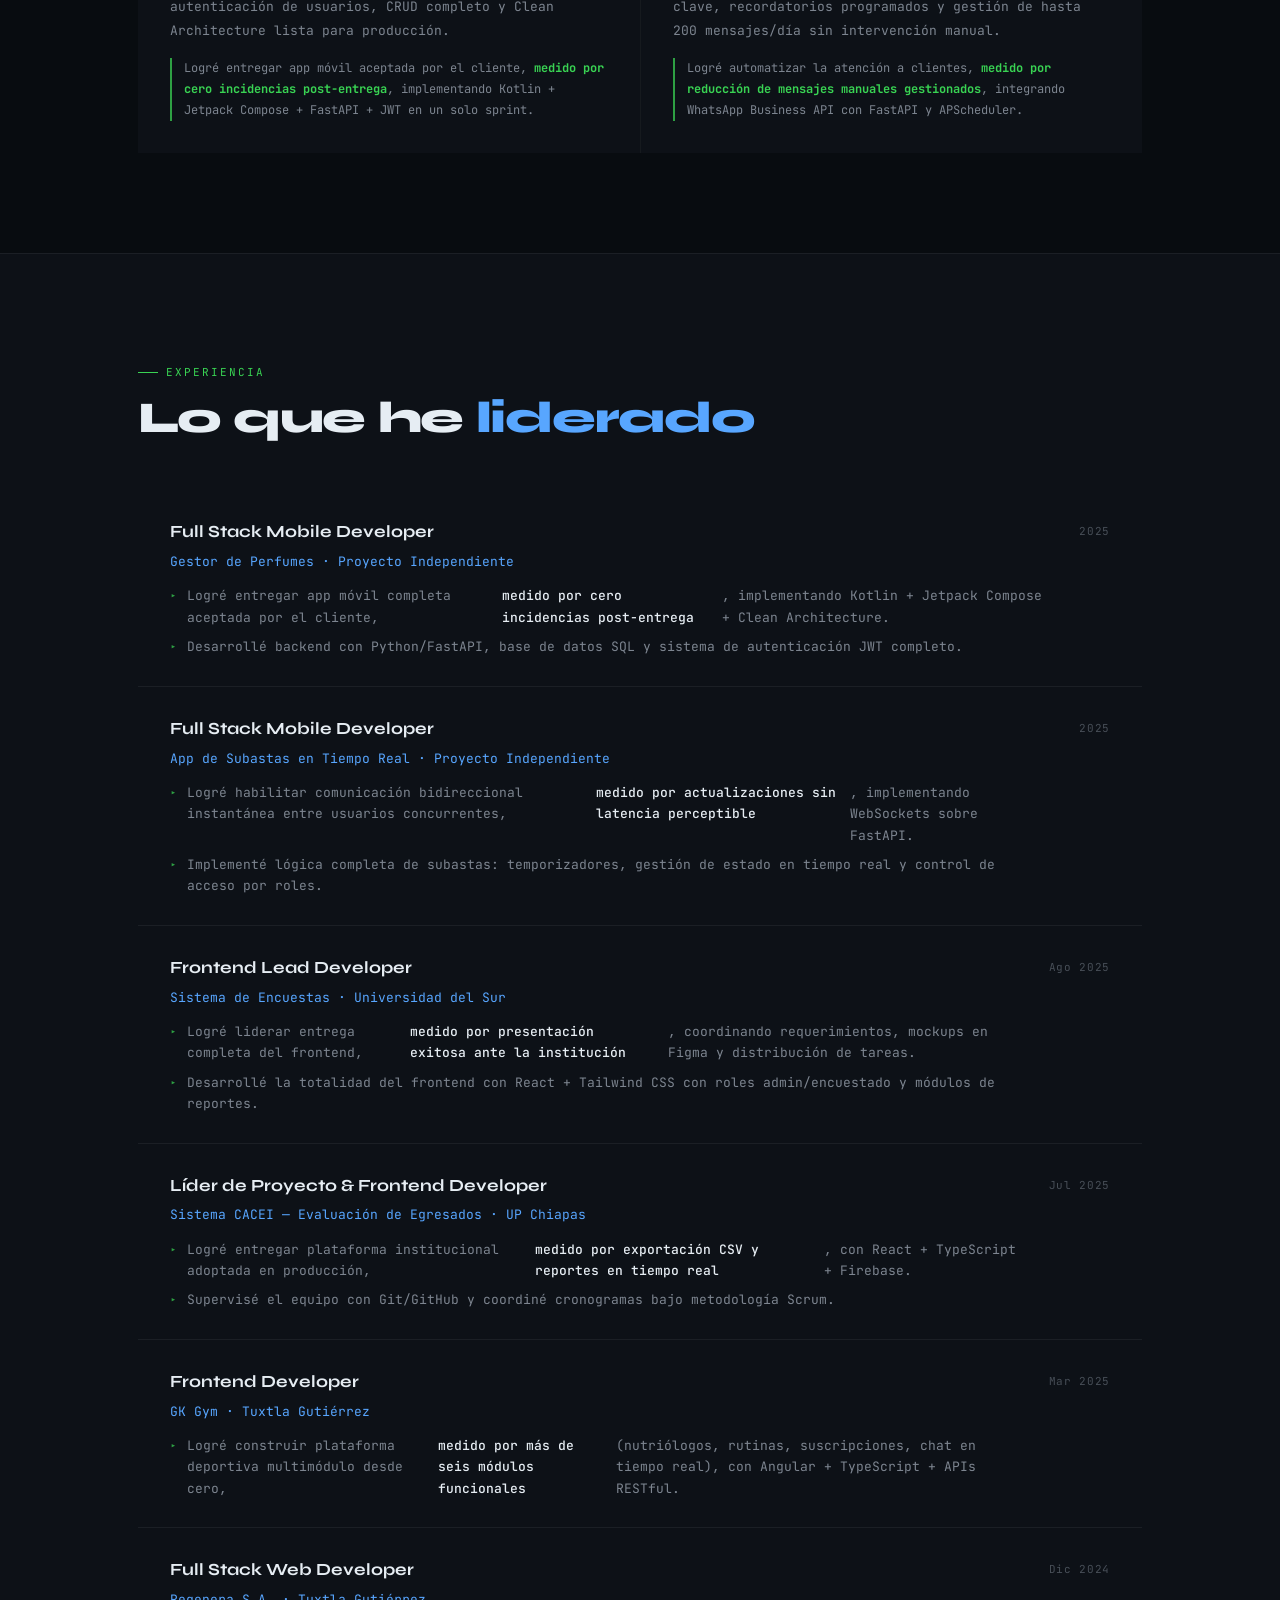
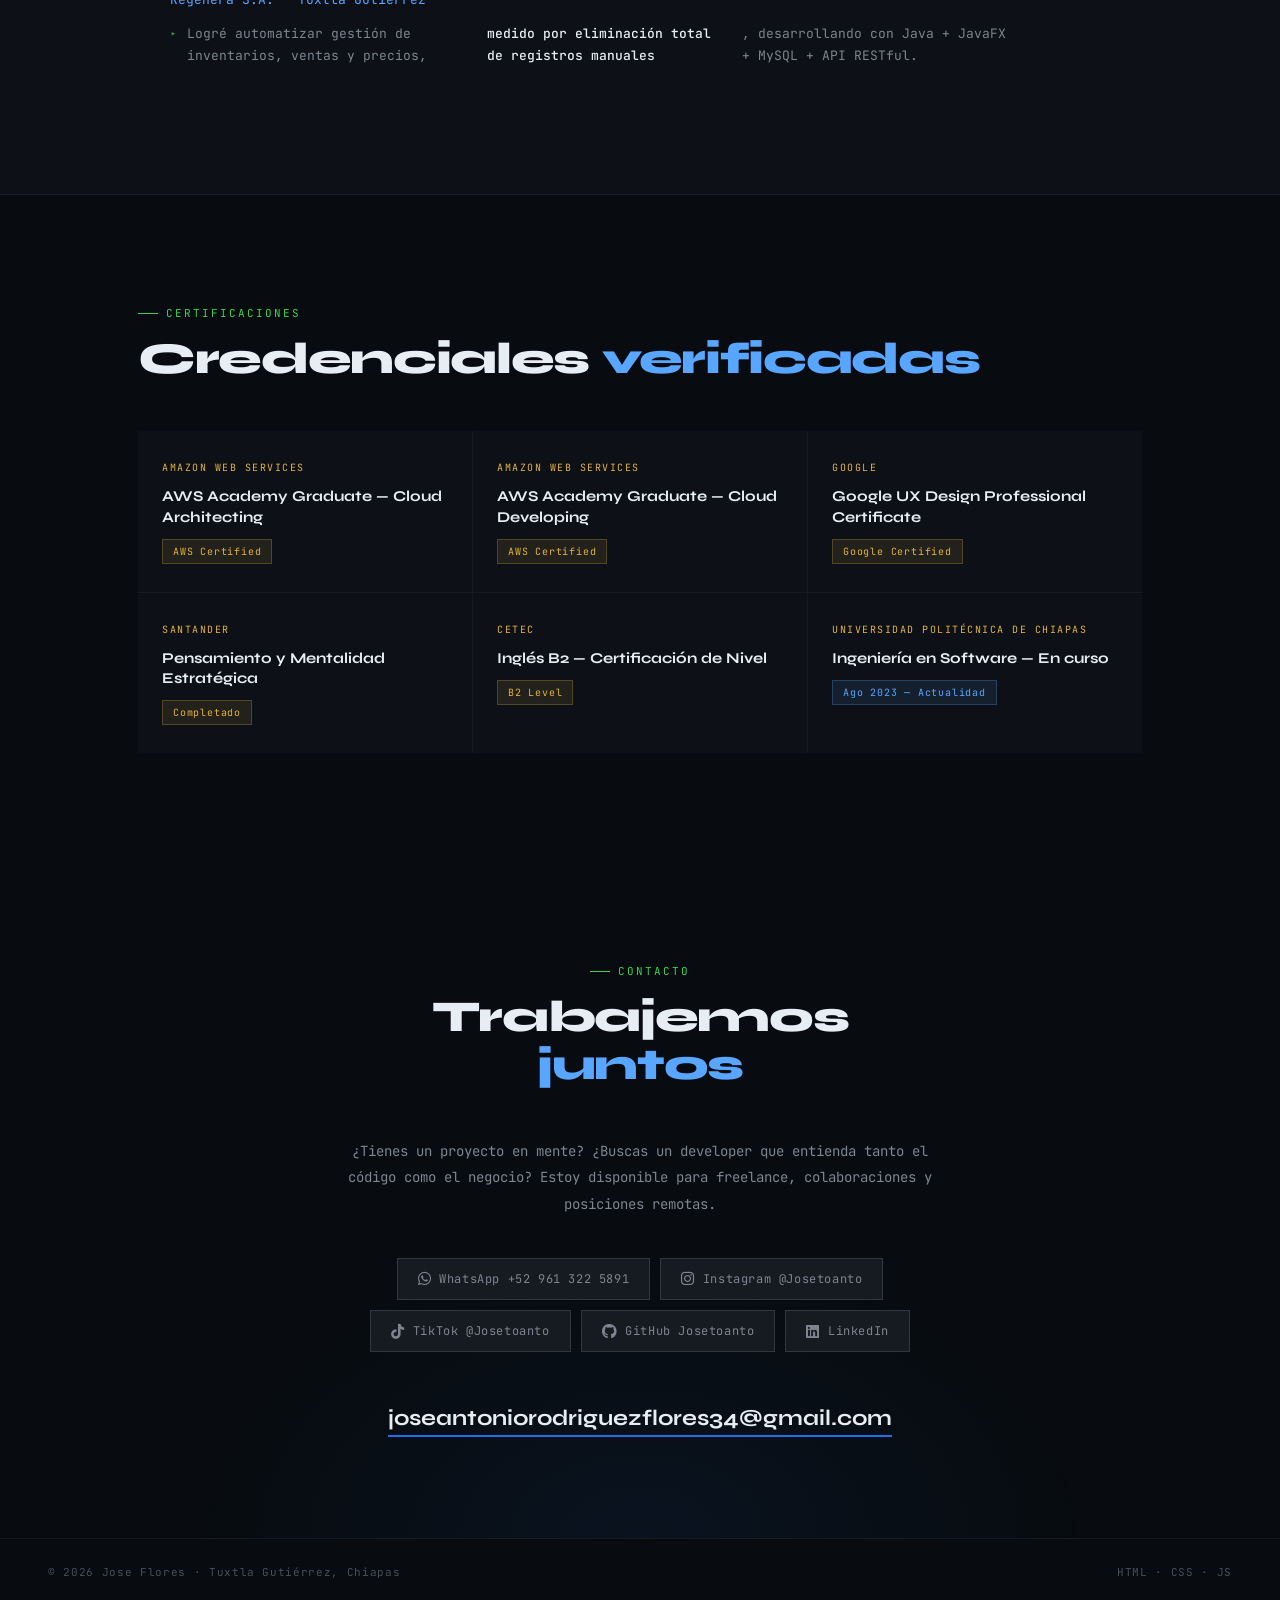
==== commit 3cf6aa14: "Add files via upload" ====
--- a/index.html
+++ b/index.html
@@ -1,345 +1,22 @@
 <!DOCTYPE html>
 <html lang="es">
 <head>
-<meta charset="UTF-8">
-<meta name="viewport" content="width=device-width, initial-scale=1.0">
-<title>Jose Flores — Full Stack Developer</title>
-<link href="https://fonts.googleapis.com/css2?family=JetBrains+Mono:ital,wght@0,300;0,400;0,500;0,700;1,300&family=Syne:wght@400;600;700;800&display=swap" rel="stylesheet">
-<style>
-*, *::before, *::after { box-sizing: border-box; margin: 0; padding: 0; }
-
-:root {
-  --bg:      #080c10;
-  --bg2:     #0d1117;
-  --bg3:     #161b22;
-  --bg4:     #1c2128;
-  --line:    rgba(255,255,255,0.06);
-  --line2:   rgba(255,255,255,0.12);
-  --text:    #e6edf3;
-  --muted:   #7d8590;
-  --muted2:  #484f58;
-  --green:   #39d353;
-  --green2:  #2ea043;
-  --accent:  #58a6ff;
-  --accent2: #1f6feb;
-  --amber:   #e3b341;
-  --mono:    'JetBrains Mono', monospace;
-  --sans:    'Syne', sans-serif;
-}
-
-html { scroll-behavior: smooth; }
-
-body {
-  background: var(--bg);
-  color: var(--text);
-  font-family: var(--mono);
-  line-height: 1.7;
-  overflow-x: hidden;
-}
-
-::-webkit-scrollbar { width: 4px; }
-::-webkit-scrollbar-track { background: var(--bg); }
-::-webkit-scrollbar-thumb { background: var(--bg4); border-radius: 2px; }
-
-/* ── NAV ── */
-nav {
-  position: fixed; top: 0; left: 0; right: 0; z-index: 100;
-  height: 56px;
-  display: flex; align-items: center; justify-content: space-between;
-  padding: 0 48px;
-  background: rgba(8,12,16,0.88);
-  backdrop-filter: blur(14px);
-  border-bottom: 1px solid var(--line);
-}
-.logo {
-  font-family: var(--sans); font-weight: 800; font-size: 17px;
-  color: var(--text); text-decoration: none; letter-spacing: -0.02em;
-}
-.logo span { color: var(--green); }
-.nav-links { display: flex; gap: 28px; list-style: none; }
-.nav-links a {
-  font-size: 11px; letter-spacing: 0.12em; text-transform: uppercase;
-  color: var(--muted); text-decoration: none; transition: color 0.2s;
-}
-.nav-links a:hover, .nav-links a.active { color: var(--text); }
-.nav-btn {
-  background: var(--green2); color: #fff; border: none;
-  padding: 7px 18px; font-family: var(--mono); font-size: 12px;
-  font-weight: 500; cursor: pointer; text-decoration: none;
-  transition: background 0.2s;
-}
-.nav-btn:hover { background: var(--green); }
-
-/* ── SHARED ── */
-section { position: relative; z-index: 1; }
-.wrap { max-width: 1100px; margin: 0 auto; padding: 0 48px; }
-
-.sec-label {
-  display: inline-flex; align-items: center; gap: 8px;
-  font-size: 11px; letter-spacing: 0.18em; text-transform: uppercase;
-  color: var(--green); margin-bottom: 12px;
-}
-.sec-label::before { content: ''; display: block; width: 20px; height: 1px; background: var(--green); }
-
-.sec-title {
-  font-family: var(--sans);
-  font-size: clamp(28px, 3.5vw, 44px);
-  font-weight: 800; letter-spacing: -0.03em; line-height: 1.1;
-  margin-bottom: 48px;
-}
-.sec-title span { color: var(--accent); }
-
-.reveal {
-  opacity: 0; transform: translateY(22px);
-  transition: opacity 0.6s ease, transform 0.6s ease;
-}
-.reveal.on { opacity: 1; transform: translateY(0); }
-
-/* ── HERO ── */
-#hero {
-  min-height: 100vh; display: flex; align-items: center; padding-top: 56px;
-  background:
-    radial-gradient(ellipse 55% 50% at 75% 50%, rgba(31,111,235,0.07) 0%, transparent 70%),
-    radial-gradient(ellipse 40% 40% at 15% 80%, rgba(57,211,83,0.05) 0%, transparent 60%);
-}
-.hero-grid {
-  display: grid; grid-template-columns: 1fr 340px;
-  gap: 56px; align-items: center; width: 100%;
-}
-.hero-eye {
-  display: flex; align-items: center; gap: 10px;
-  font-size: 12px; letter-spacing: 0.15em; text-transform: uppercase;
-  color: var(--green); margin-bottom: 22px;
-  opacity: 0; animation: up 0.5s ease 0.1s forwards;
-}
-.hero-eye::before { content: ''; width: 28px; height: 1px; background: var(--green); }
-
-.hero-name {
-  font-family: var(--sans);
-  font-size: clamp(52px, 6.5vw, 88px);
-  font-weight: 800; line-height: 0.92; letter-spacing: -0.035em;
-  margin-bottom: 22px;
-  opacity: 0; animation: up 0.5s ease 0.2s forwards;
-}
-.hero-name .hl { color: var(--accent); }
-
-.hero-sub {
-  font-size: 14px; color: var(--muted); line-height: 1.85;
-  max-width: 500px; margin-bottom: 36px;
-  opacity: 0; animation: up 0.5s ease 0.3s forwards;
-}
-.hero-sub strong { color: var(--text); }
-
-.hero-btns {
-  display: flex; gap: 12px; flex-wrap: wrap;
-  opacity: 0; animation: up 0.5s ease 0.4s forwards;
-}
-.btn-pri {
-  background: var(--accent2); color: #fff;
-  padding: 11px 28px; font-family: var(--mono); font-size: 13px;
-  text-decoration: none; border: 1px solid var(--accent2); transition: all 0.2s;
-}
-.btn-pri:hover { background: var(--accent); border-color: var(--accent); }
-.btn-sec {
-  background: transparent; color: var(--text);
-  padding: 11px 28px; font-family: var(--mono); font-size: 13px;
-  text-decoration: none; border: 1px solid var(--line2); transition: all 0.2s;
-}
-.btn-sec:hover { border-color: var(--muted); background: var(--bg3); }
-
-/* terminal */
-.terminal {
-  background: var(--bg3); border: 1px solid var(--line2);
-  opacity: 0; animation: up 0.5s ease 0.5s forwards;
-}
-.t-bar {
-  display: flex; align-items: center; gap: 6px;
-  padding: 10px 14px; border-bottom: 1px solid var(--line);
-}
-.dot { width: 10px; height: 10px; border-radius: 50%; }
-.dot.r { background: #f85149; } .dot.y { background: #e3b341; } .dot.g { background: #39d353; }
-.t-body { padding: 16px 18px; font-size: 12px; line-height: 2; }
-.tp { color: var(--green); }
-.tc { color: var(--text); }
-.to { color: var(--muted); }
-.tv { color: var(--accent); }
-.ts { color: var(--amber); }
-.cursor {
-  display: inline-block; width: 8px; height: 14px;
-  background: var(--green); vertical-align: middle;
-  animation: blink 1s step-end infinite;
-}
-
-.hero-scroll {
-  position: absolute; bottom: 28px; left: 50%; transform: translateX(-50%);
-  display: flex; flex-direction: column; align-items: center; gap: 6px;
-  font-size: 10px; letter-spacing: 0.12em; text-transform: uppercase;
-  color: var(--muted2);
-  opacity: 0; animation: up 0.4s ease 1.3s forwards;
-}
-.s-line { width: 1px; height: 28px; background: var(--muted2); animation: scroll 2s ease infinite; }
-
-/* ── ABOUT ── */
-#about { padding: 100px 0; }
-.about-grid { display: grid; grid-template-columns: 1fr 1fr; gap: 64px; align-items: start; }
-.about-p { font-size: 14px; line-height: 1.9; color: var(--muted); margin-bottom: 14px; }
-.about-p strong { color: var(--text); }
-.about-bullets { list-style: none; margin-top: 20px; display: flex; flex-direction: column; gap: 10px; }
-.about-bullets li { display: flex; gap: 10px; font-size: 13px; color: var(--muted); }
-.about-bullets li::before { content: '▸'; color: var(--green); flex-shrink: 0; margin-top: 2px; }
-
-.stats-box { display: grid; grid-template-columns: 1fr 1fr; gap: 1px; background: var(--line); }
-.stat { background: var(--bg2); padding: 22px 24px; }
-.stat-n { font-family: var(--sans); font-size: 38px; font-weight: 800; line-height: 1; color: var(--text); letter-spacing: -0.03em; }
-.stat-n em { color: var(--green); font-style: normal; }
-.stat-l { font-size: 11px; letter-spacing: 0.1em; text-transform: uppercase; color: var(--muted); margin-top: 4px; }
-.ventures { background: var(--bg2); padding: 22px 24px; grid-column: 1/-1; margin-top: 1px; }
-.v-lbl { font-size: 11px; letter-spacing: 0.1em; text-transform: uppercase; color: var(--muted); margin-bottom: 12px; }
-.v-wrap { display: flex; flex-wrap: wrap; gap: 8px; }
-.vtag { border: 1px solid var(--line2); padding: 4px 12px; font-size: 11px; color: var(--muted); }
-.vtag.on { border-color: var(--green2); color: var(--green); }
-
-/* ── STACK ── */
-#stack { padding: 100px 0; background: var(--bg2); border-top: 1px solid var(--line); border-bottom: 1px solid var(--line); }
-.stack-grid { display: grid; grid-template-columns: repeat(3,1fr); gap: 1px; background: var(--line); }
-.scat { background: var(--bg2); padding: 28px 24px; }
-.scat-t {
-  font-size: 11px; letter-spacing: 0.15em; text-transform: uppercase;
-  color: var(--accent); margin-bottom: 16px;
-  display: flex; align-items: center; gap: 8px;
-}
-.scat-t::after { content: ''; flex: 1; height: 1px; background: var(--line2); }
-.tlist { display: flex; flex-wrap: wrap; gap: 6px; }
-.tech {
-  background: var(--bg3); border: 1px solid var(--line2);
-  padding: 4px 10px; font-size: 11px; color: var(--muted);
-  cursor: default; transition: all 0.2s;
-}
-.tech:hover { border-color: var(--accent2); color: var(--accent); background: rgba(31,111,235,0.08); }
-.alist { display: flex; flex-direction: column; gap: 8px; }
-.aitem { display: flex; align-items: center; gap: 10px; font-size: 12px; color: var(--muted); }
-.aitem::before { content: ''; width: 6px; height: 6px; background: var(--green); flex-shrink: 0; }
-
-/* ── PROJECTS ── */
-#projects { padding: 100px 0; }
-.proj-grid { display: grid; grid-template-columns: 1fr 1fr; gap: 1px; background: var(--line); }
-.pcard {
-  background: var(--bg2); padding: 32px;
-  position: relative; overflow: hidden; transition: background 0.2s;
-}
-.pcard::before {
-  content: ''; position: absolute; top: 0; left: 0; right: 0; height: 2px;
-  background: var(--accent2); transform: scaleX(0); transform-origin: left; transition: transform 0.3s;
-}
-.pcard:hover { background: var(--bg3); }
-.pcard:hover::before { transform: scaleX(1); }
-.p-icon { font-size: 28px; margin-bottom: 14px; }
-.p-title { font-family: var(--sans); font-size: 18px; font-weight: 700; color: var(--text); margin-bottom: 8px; }
-.p-tags { display: flex; flex-wrap: wrap; gap: 5px; margin-bottom: 14px; }
-.ptag {
-  background: rgba(31,111,235,0.1); border: 1px solid rgba(31,111,235,0.25);
-  padding: 2px 8px; font-size: 10px; color: var(--accent); letter-spacing: 0.05em;
-}
-.p-desc { font-size: 13px; color: var(--muted); line-height: 1.8; margin-bottom: 16px; }
-.p-xyz {
-  border-left: 2px solid var(--green2); padding-left: 12px;
-  font-size: 12px; color: var(--muted); line-height: 1.75;
-}
-.p-xyz strong { color: var(--green); }
-
-/* ── EXPERIENCE ── */
-#experience { padding: 100px 0; background: var(--bg2); border-top: 1px solid var(--line); border-bottom: 1px solid var(--line); }
-.exp-list { display: flex; flex-direction: column; gap: 1px; background: var(--line); }
-.eitem {
-  background: var(--bg2); padding: 28px 32px;
-  display: grid; grid-template-columns: 1fr auto; gap: 32px; align-items: start;
-  transition: background 0.2s;
-}
-.eitem:hover { background: var(--bg3); }
-.e-role { font-family: var(--sans); font-size: 17px; font-weight: 700; color: var(--text); margin-bottom: 4px; }
-.e-co { font-size: 13px; color: var(--accent); margin-bottom: 12px; }
-.e-buls { list-style: none; display: flex; flex-direction: column; gap: 8px; }
-.e-buls li { display: flex; gap: 10px; font-size: 13px; color: var(--muted); line-height: 1.65; }
-.e-buls li::before { content: '▸'; color: var(--green2); flex-shrink: 0; margin-top: 2px; font-size: 11px; }
-.e-buls li strong { color: var(--text); font-weight: 500; }
-.e-date { font-size: 11px; color: var(--muted2); letter-spacing: 0.06em; padding-top: 4px; text-align: right; white-space: nowrap; }
-
-/* ── CERTS ── */
-#certifications { padding: 100px 0; }
-.cert-grid { display: grid; grid-template-columns: repeat(3,1fr); gap: 1px; background: var(--line); }
-.ccard { background: var(--bg2); padding: 28px 24px; transition: background 0.2s; }
-.ccard:hover { background: var(--bg3); }
-.c-iss { font-size: 10px; letter-spacing: 0.15em; text-transform: uppercase; color: var(--amber); margin-bottom: 10px; }
-.c-name { font-family: var(--sans); font-size: 15px; font-weight: 700; color: var(--text); line-height: 1.35; }
-.c-badge {
-  display: inline-block; margin-top: 12px;
-  background: rgba(227,179,65,0.1); border: 1px solid rgba(227,179,65,0.25);
-  padding: 3px 10px; font-size: 10px; color: var(--amber); letter-spacing: 0.08em;
-}
-.c-badge.blue {
-  background: rgba(88,166,255,0.1); border-color: rgba(88,166,255,0.25); color: var(--accent);
-}
-
-/* ── CONTACT ── */
-#contact {
-  padding: 100px 0;
-  background: radial-gradient(ellipse 50% 60% at 50% 100%, rgba(31,111,235,0.07) 0%, transparent 70%);
-}
-.contact-inner { text-align: center; max-width: 620px; margin: 0 auto; }
-.c-desc { font-size: 14px; color: var(--muted); line-height: 1.9; margin-bottom: 40px; }
-.c-links { display: flex; justify-content: center; flex-wrap: wrap; gap: 10px; margin-bottom: 48px; }
-.c-link {
-  display: flex; align-items: center; gap: 8px;
-  background: var(--bg3); border: 1px solid var(--line2);
-  padding: 10px 20px; font-size: 12px; color: var(--muted);
-  text-decoration: none; letter-spacing: 0.05em; transition: all 0.2s;
-}
-.c-link:hover { border-color: var(--accent2); color: var(--accent); background: rgba(31,111,235,0.06); }
-.c-email {
-  font-family: var(--sans); font-size: clamp(15px, 2vw, 22px);
-  font-weight: 700; color: var(--text); text-decoration: none;
-  border-bottom: 2px solid var(--accent2); padding-bottom: 4px;
-  transition: color 0.2s, border-color 0.2s;
-}
-.c-email:hover { color: var(--accent); border-color: var(--accent); }
-
-/* ── FOOTER ── */
-footer {
-  padding: 24px 48px; border-top: 1px solid var(--line);
-  display: flex; align-items: center; justify-content: space-between;
-  font-size: 11px; color: var(--muted2); letter-spacing: 0.06em;
-}
-
-/* ── ANIMATIONS ── */
-@keyframes up { from { opacity: 0; transform: translateY(20px); } to { opacity: 1; transform: translateY(0); } }
-@keyframes blink { 0%, 100% { opacity: 1; } 50% { opacity: 0; } }
-@keyframes scroll {
-  0%   { transform: scaleY(0); transform-origin: top; }
-  49%  { transform: scaleY(1); transform-origin: top; }
-  50%  { transform: scaleY(1); transform-origin: bottom; }
-  100% { transform: scaleY(0); transform-origin: bottom; }
-}
-
-/* ── RESPONSIVE ── */
-@media (max-width: 860px) {
-  nav { padding: 0 20px; }
-  .nav-links { display: none; }
-  .wrap { padding: 0 20px; }
-  .hero-grid { grid-template-columns: 1fr; }
-  .terminal { width: 100%; }
-  .about-grid { grid-template-columns: 1fr; }
-  .stack-grid { grid-template-columns: 1fr 1fr; }
-  .proj-grid { grid-template-columns: 1fr; }
-  .cert-grid { grid-template-columns: 1fr 1fr; }
-  .eitem { grid-template-columns: 1fr; }
-  footer { flex-direction: column; gap: 8px; text-align: center; padding: 20px; }
-}
-@media (max-width: 520px) {
-  .stack-grid { grid-template-columns: 1fr; }
-  .cert-grid { grid-template-columns: 1fr; }
-  .stats-box { grid-template-columns: 1fr 1fr; }
-}
-</style>
+  <meta charset="UTF-8">
+  <meta name="viewport" content="width=device-width, initial-scale=1.0">
+  <title>Jose Flores — Full Stack Developer</title>
+  <link href="https://fonts.googleapis.com/css2?family=JetBrains+Mono:ital,wght@0,300;0,400;0,500;0,700;1,300&family=Syne:wght@400;600;700;800&display=swap" rel="stylesheet">
+  <link href="https://cdnjs.cloudflare.com/ajax/libs/font-awesome/6.5.0/css/all.min.css" rel="stylesheet">
+  <link rel="stylesheet" href="css/base.css">
+  <link rel="stylesheet" href="css/animations.css">
+  <link rel="stylesheet" href="css/nav.css">
+  <link rel="stylesheet" href="css/hero.css">
+  <link rel="stylesheet" href="css/about.css">
+  <link rel="stylesheet" href="css/stack.css">
+  <link rel="stylesheet" href="css/projects.css">
+  <link rel="stylesheet" href="css/experience.css">
+  <link rel="stylesheet" href="css/certifications.css">
+  <link rel="stylesheet" href="css/contact.css">
+  <link rel="stylesheet" href="css/responsive.css">
 </head>
 <body>
 
@@ -361,7 +38,9 @@
 <section id="hero">
   <div class="wrap">
     <div class="hero-grid">
-      <div>
+
+      <!-- Texto -->
+      <div class="hero-text">
         <div class="hero-eye">Disponible para freelance</div>
         <h1 class="hero-name">
           Jose<br>
@@ -377,6 +56,12 @@
         </div>
       </div>
 
+      <!-- Foto -->
+      <div class="hero-photo">
+        <img src="foto.jpg" alt="Jose Flores">
+      </div>
+
+      <!-- Terminal -->
       <div class="terminal">
         <div class="t-bar">
           <div class="dot r"></div>
@@ -399,6 +84,7 @@
           <div><span class="tp">~/portfolio</span> <span class="tc">$ <span class="cursor"></span></span></div>
         </div>
       </div>
+
     </div>
   </div>
   <div class="hero-scroll"><div class="s-line"></div>scroll</div>
@@ -413,7 +99,6 @@
     </div>
     <div class="about-grid">
       <div class="reveal">
-        <p class="about-p">Desarrollador de software con experiencia construyendo productos digitales completos — desde la pantalla que ve el usuario hasta el servidor que lo soporta.</p>
         <p class="about-p">He liderado proyectos para <strong>empresas locales, instituciones educativas y clientes privados</strong>, entregando soluciones que reducen trabajo manual, automatizan procesos y escalan sin fricciones técnicas.</p>
         <p class="about-p">Además de programar, sé cómo hablar con los tomadores de decisiones: <strong>traduzco requerimientos de negocio en arquitecturas funcionales</strong>. He fundado 6 negocios en distintos sectores, lo que me da una perspectiva de producto y mercado que la mayoría de los desarrolladores no tienen.</p>
         <ul class="about-bullets">
@@ -702,10 +387,11 @@
       <h2 class="sec-title">Trabajemos <span>juntos</span></h2>
       <p class="c-desc">¿Tienes un proyecto en mente? ¿Buscas un developer que entienda tanto el código como el negocio? Estoy disponible para freelance, colaboraciones y posiciones remotas.</p>
       <div class="c-links">
-        <a href="https://instagram.com/Josetoanto" target="_blank" class="c-link">📸 Instagram @Josetoanto</a>
-        <a href="https://tiktok.com/@Josetoanto" target="_blank" class="c-link">🎵 TikTok @Josetoanto</a>
-        <a href="https://github.com/Josetoanto" target="_blank" class="c-link">💻 GitHub Josetoanto</a>
-        <a href="https://linkedin.com/in/Josetoanto" target="_blank" class="c-link">💼 LinkedIn</a>
+        <a href="https://wa.me/529613225891" target="_blank" class="c-link"><i class="fa-brands fa-whatsapp"></i> WhatsApp +52 961 322 5891</a>
+        <a href="https://instagram.com/Josetoanto" target="_blank" class="c-link"><i class="fa-brands fa-instagram"></i> Instagram @Josetoanto</a>
+        <a href="https://tiktok.com/@Josetoanto" target="_blank" class="c-link"><i class="fa-brands fa-tiktok"></i> TikTok @Josetoanto</a>
+        <a href="https://github.com/Josetoanto" target="_blank" class="c-link"><i class="fa-brands fa-github"></i> GitHub Josetoanto</a>
+        <a href="https://linkedin.com/in/Josetoanto" target="_blank" class="c-link"><i class="fa-brands fa-linkedin"></i> LinkedIn</a>
       </div>
       <a href="mailto:joseantoniorodriguezflores34@gmail.com" class="c-email">joseantoniorodriguezflores34@gmail.com</a>
     </div>
@@ -718,21 +404,6 @@
   <span>HTML · CSS · JS</span>
 </footer>
 
-<script>
-const obs = new IntersectionObserver((entries) => {
-  entries.forEach((e, i) => {
-    if (e.isIntersecting) setTimeout(() => e.target.classList.add('on'), i * 80);
-  });
-}, { threshold: 0.08, rootMargin: '0px 0px -40px 0px' });
-document.querySelectorAll('.reveal').forEach(el => obs.observe(el));
-
-const secs = document.querySelectorAll('section[id]');
-const links = document.querySelectorAll('.nav-links a');
-window.addEventListener('scroll', () => {
-  let cur = '';
-  secs.forEach(s => { if (window.scrollY >= s.offsetTop - 80) cur = s.id; });
-  links.forEach(a => { a.classList.toggle('active', a.getAttribute('href') === '#' + cur); });
-}, { passive: true });
-</script>
+<script src="js/main.js"></script>
 </body>
 </html>
--- a/css/base.css
+++ b/css/base.css
@@ -0,0 +1,58 @@
+*, *::before, *::after { box-sizing: border-box; margin: 0; padding: 0; }
+
+:root {
+  --bg:      #080c10;
+  --bg2:     #0d1117;
+  --bg3:     #161b22;
+  --bg4:     #1c2128;
+  --line:    rgba(255,255,255,0.06);
+  --line2:   rgba(255,255,255,0.12);
+  --text:    #e6edf3;
+  --muted:   #7d8590;
+  --muted2:  #484f58;
+  --green:   #39d353;
+  --green2:  #2ea043;
+  --accent:  #58a6ff;
+  --accent2: #1f6feb;
+  --amber:   #e3b341;
+  --mono:    'JetBrains Mono', monospace;
+  --sans:    'Syne', sans-serif;
+}
+
+html { scroll-behavior: smooth; }
+
+body {
+  background: var(--bg);
+  color: var(--text);
+  font-family: var(--mono);
+  line-height: 1.7;
+  overflow-x: hidden;
+}
+
+::-webkit-scrollbar { width: 4px; }
+::-webkit-scrollbar-track { background: var(--bg); }
+::-webkit-scrollbar-thumb { background: var(--bg4); border-radius: 2px; }
+
+section { position: relative; z-index: 1; }
+.wrap { max-width: 1100px; margin: 0 auto; padding: 0 48px; }
+
+.sec-label {
+  display: inline-flex; align-items: center; gap: 8px;
+  font-size: 11px; letter-spacing: 0.18em; text-transform: uppercase;
+  color: var(--green); margin-bottom: 12px;
+}
+.sec-label::before { content: ''; display: block; width: 20px; height: 1px; background: var(--green); }
+
+.sec-title {
+  font-family: var(--sans);
+  font-size: clamp(28px, 3.5vw, 44px);
+  font-weight: 800; letter-spacing: -0.03em; line-height: 1.1;
+  margin-bottom: 48px;
+}
+.sec-title span { color: var(--accent); }
+
+.reveal {
+  opacity: 0; transform: translateY(22px);
+  transition: opacity 0.6s ease, transform 0.6s ease;
+}
+.reveal.on { opacity: 1; transform: translateY(0); }
--- a/css/animations.css
+++ b/css/animations.css
@@ -0,0 +1,16 @@
+@keyframes up {
+  from { opacity: 0; transform: translateY(20px); }
+  to   { opacity: 1; transform: translateY(0); }
+}
+
+@keyframes blink {
+  0%, 100% { opacity: 1; }
+  50%       { opacity: 0; }
+}
+
+@keyframes scroll {
+  0%   { transform: scaleY(0); transform-origin: top; }
+  49%  { transform: scaleY(1); transform-origin: top; }
+  50%  { transform: scaleY(1); transform-origin: bottom; }
+  100% { transform: scaleY(0); transform-origin: bottom; }
+}
--- a/css/nav.css
+++ b/css/nav.css
@@ -0,0 +1,30 @@
+nav {
+  position: fixed; top: 0; left: 0; right: 0; z-index: 100;
+  height: 56px;
+  display: flex; align-items: center; justify-content: space-between;
+  padding: 0 48px;
+  background: rgba(8,12,16,0.88);
+  backdrop-filter: blur(14px);
+  border-bottom: 1px solid var(--line);
+}
+
+.logo {
+  font-family: var(--sans); font-weight: 800; font-size: 17px;
+  color: var(--text); text-decoration: none; letter-spacing: -0.02em;
+}
+.logo span { color: var(--green); }
+
+.nav-links { display: flex; gap: 28px; list-style: none; }
+.nav-links a {
+  font-size: 11px; letter-spacing: 0.12em; text-transform: uppercase;
+  color: var(--muted); text-decoration: none; transition: color 0.2s;
+}
+.nav-links a:hover, .nav-links a.active { color: var(--text); }
+
+.nav-btn {
+  background: var(--green2); color: #fff; border: none;
+  padding: 7px 18px; font-family: var(--mono); font-size: 12px;
+  font-weight: 500; cursor: pointer; text-decoration: none;
+  transition: background 0.2s;
+}
+.nav-btn:hover { background: var(--green); }
--- a/css/hero.css
+++ b/css/hero.css
@@ -0,0 +1,111 @@
+#hero {
+  min-height: 100vh; display: flex; align-items: center; padding-top: 56px;
+  background:
+    radial-gradient(ellipse 55% 50% at 75% 50%, rgba(31,111,235,0.07) 0%, transparent 70%),
+    radial-gradient(ellipse 40% 40% at 15% 80%, rgba(57,211,83,0.05) 0%, transparent 60%);
+}
+
+.hero-grid {
+  display: grid;
+  grid-template-columns: 1fr 260px 320px;
+  gap: 40px; align-items: center; width: 100%;
+}
+
+.hero-eye {
+  display: flex; align-items: center; gap: 10px;
+  font-size: 12px; letter-spacing: 0.15em; text-transform: uppercase;
+  color: var(--green); margin-bottom: 22px;
+  opacity: 0; animation: up 0.5s ease 0.1s forwards;
+}
+.hero-eye::before { content: ''; width: 28px; height: 1px; background: var(--green); }
+
+.hero-photo {
+  position: relative;
+  opacity: 0; animation: up 0.5s ease 0.35s forwards;
+}
+.hero-photo img {
+  width: 100%;
+  height: auto;
+  display: block;
+  filter: grayscale(8%) contrast(1.02);
+  border: 1px solid var(--line2);
+}
+.hero-photo::after {
+  content: '';
+  position: absolute;
+  bottom: -6px; right: -6px;
+  width: 100%; height: 100%;
+  border: 1px solid #a855f7;
+  box-shadow: 0 0 8px #a855f788, 0 0 20px #a855f733;
+  z-index: -1;
+  pointer-events: none;
+}
+
+.hero-name {
+  font-family: var(--sans);
+  font-size: clamp(52px, 6.5vw, 88px);
+  font-weight: 800; line-height: 0.92; letter-spacing: -0.035em;
+  margin-bottom: 22px;
+  opacity: 0; animation: up 0.5s ease 0.2s forwards;
+}
+.hero-name .hl { color: var(--accent); }
+
+.hero-sub {
+  font-size: 14px; color: var(--muted); line-height: 1.85;
+  max-width: 500px; margin-bottom: 36px;
+  opacity: 0; animation: up 0.5s ease 0.3s forwards;
+}
+.hero-sub strong { color: var(--text); }
+
+.hero-btns {
+  display: flex; gap: 12px; flex-wrap: wrap;
+  opacity: 0; animation: up 0.5s ease 0.4s forwards;
+}
+
+.btn-pri {
+  background: var(--accent2); color: #fff;
+  padding: 11px 28px; font-family: var(--mono); font-size: 13px;
+  text-decoration: none; border: 1px solid var(--accent2); transition: all 0.2s;
+}
+.btn-pri:hover { background: var(--accent); border-color: var(--accent); }
+
+.btn-sec {
+  background: transparent; color: var(--text);
+  padding: 11px 28px; font-family: var(--mono); font-size: 13px;
+  text-decoration: none; border: 1px solid var(--line2); transition: all 0.2s;
+}
+.btn-sec:hover { border-color: var(--muted); background: var(--bg3); }
+
+/* ── Terminal ── */
+.terminal {
+  background: var(--bg3); border: 1px solid var(--line2);
+  opacity: 0; animation: up 0.5s ease 0.5s forwards;
+}
+.t-bar {
+  display: flex; align-items: center; gap: 6px;
+  padding: 10px 14px; border-bottom: 1px solid var(--line);
+}
+.dot { width: 10px; height: 10px; border-radius: 50%; }
+.dot.r { background: #f85149; }
+.dot.y { background: #e3b341; }
+.dot.g { background: #39d353; }
+.t-body { padding: 16px 18px; font-size: 12px; line-height: 2; }
+.tp { color: var(--green); }
+.tc { color: var(--text); }
+.to { color: var(--muted); }
+.tv { color: var(--accent); }
+.ts { color: var(--amber); }
+.cursor {
+  display: inline-block; width: 8px; height: 14px;
+  background: var(--green); vertical-align: middle;
+  animation: blink 1s step-end infinite;
+}
+
+.hero-scroll {
+  position: absolute; bottom: 28px; left: 50%; transform: translateX(-50%);
+  display: flex; flex-direction: column; align-items: center; gap: 6px;
+  font-size: 10px; letter-spacing: 0.12em; text-transform: uppercase;
+  color: var(--muted2);
+  opacity: 0; animation: up 0.4s ease 1.3s forwards;
+}
+.s-line { width: 1px; height: 28px; background: var(--muted2); animation: scroll 2s ease infinite; }
--- a/css/about.css
+++ b/css/about.css
@@ -0,0 +1,22 @@
+#about { padding: 100px 0; }
+
+.about-grid { display: grid; grid-template-columns: 1fr 1fr; gap: 64px; align-items: start; }
+
+.about-p { font-size: 14px; line-height: 1.9; color: var(--muted); margin-bottom: 14px; }
+.about-p strong { color: var(--text); }
+
+.about-bullets { list-style: none; margin-top: 20px; display: flex; flex-direction: column; gap: 10px; }
+.about-bullets li { display: flex; gap: 10px; font-size: 13px; color: var(--muted); }
+.about-bullets li::before { content: '▸'; color: var(--green); flex-shrink: 0; margin-top: 2px; }
+
+.stats-box { display: grid; grid-template-columns: 1fr 1fr; gap: 1px; background: var(--line); }
+.stat { background: var(--bg2); padding: 22px 24px; }
+.stat-n { font-family: var(--sans); font-size: 38px; font-weight: 800; line-height: 1; color: var(--text); letter-spacing: -0.03em; }
+.stat-n em { color: var(--green); font-style: normal; }
+.stat-l { font-size: 11px; letter-spacing: 0.1em; text-transform: uppercase; color: var(--muted); margin-top: 4px; }
+
+.ventures { background: var(--bg2); padding: 22px 24px; grid-column: 1/-1; margin-top: 1px; }
+.v-lbl { font-size: 11px; letter-spacing: 0.1em; text-transform: uppercase; color: var(--muted); margin-bottom: 12px; }
+.v-wrap { display: flex; flex-wrap: wrap; gap: 8px; }
+.vtag { border: 1px solid var(--line2); padding: 4px 12px; font-size: 11px; color: var(--muted); }
+.vtag.on { border-color: var(--green2); color: var(--green); }
--- a/css/stack.css
+++ b/css/stack.css
@@ -0,0 +1,28 @@
+#stack {
+  padding: 100px 0;
+  background: var(--bg2);
+  border-top: 1px solid var(--line);
+  border-bottom: 1px solid var(--line);
+}
+
+.stack-grid { display: grid; grid-template-columns: repeat(3,1fr); gap: 1px; background: var(--line); }
+
+.scat { background: var(--bg2); padding: 28px 24px; }
+.scat-t {
+  font-size: 11px; letter-spacing: 0.15em; text-transform: uppercase;
+  color: var(--accent); margin-bottom: 16px;
+  display: flex; align-items: center; gap: 8px;
+}
+.scat-t::after { content: ''; flex: 1; height: 1px; background: var(--line2); }
+
+.tlist { display: flex; flex-wrap: wrap; gap: 6px; }
+.tech {
+  background: var(--bg3); border: 1px solid var(--line2);
+  padding: 4px 10px; font-size: 11px; color: var(--muted);
+  cursor: default; transition: all 0.2s;
+}
+.tech:hover { border-color: var(--accent2); color: var(--accent); background: rgba(31,111,235,0.08); }
+
+.alist { display: flex; flex-direction: column; gap: 8px; }
+.aitem { display: flex; align-items: center; gap: 10px; font-size: 12px; color: var(--muted); }
+.aitem::before { content: ''; width: 6px; height: 6px; background: var(--green); flex-shrink: 0; }
--- a/css/projects.css
+++ b/css/projects.css
@@ -0,0 +1,30 @@
+#projects { padding: 100px 0; }
+
+.proj-grid { display: grid; grid-template-columns: 1fr 1fr; gap: 1px; background: var(--line); }
+
+.pcard {
+  background: var(--bg2); padding: 32px;
+  position: relative; overflow: hidden; transition: background 0.2s;
+}
+.pcard::before {
+  content: ''; position: absolute; top: 0; left: 0; right: 0; height: 2px;
+  background: var(--accent2); transform: scaleX(0); transform-origin: left; transition: transform 0.3s;
+}
+.pcard:hover { background: var(--bg3); }
+.pcard:hover::before { transform: scaleX(1); }
+
+.p-icon { font-size: 28px; margin-bottom: 14px; }
+.p-title { font-family: var(--sans); font-size: 18px; font-weight: 700; color: var(--text); margin-bottom: 8px; }
+
+.p-tags { display: flex; flex-wrap: wrap; gap: 5px; margin-bottom: 14px; }
+.ptag {
+  background: rgba(31,111,235,0.1); border: 1px solid rgba(31,111,235,0.25);
+  padding: 2px 8px; font-size: 10px; color: var(--accent); letter-spacing: 0.05em;
+}
+
+.p-desc { font-size: 13px; color: var(--muted); line-height: 1.8; margin-bottom: 16px; }
+.p-xyz {
+  border-left: 2px solid var(--green2); padding-left: 12px;
+  font-size: 12px; color: var(--muted); line-height: 1.75;
+}
+.p-xyz strong { color: var(--green); }
--- a/css/experience.css
+++ b/css/experience.css
@@ -0,0 +1,25 @@
+#experience {
+  padding: 100px 0;
+  background: var(--bg2);
+  border-top: 1px solid var(--line);
+  border-bottom: 1px solid var(--line);
+}
+
+.exp-list { display: flex; flex-direction: column; gap: 1px; background: var(--line); }
+
+.eitem {
+  background: var(--bg2); padding: 28px 32px;
+  display: grid; grid-template-columns: 1fr auto; gap: 32px; align-items: start;
+  transition: background 0.2s;
+}
+.eitem:hover { background: var(--bg3); }
+
+.e-role { font-family: var(--sans); font-size: 17px; font-weight: 700; color: var(--text); margin-bottom: 4px; }
+.e-co { font-size: 13px; color: var(--accent); margin-bottom: 12px; }
+
+.e-buls { list-style: none; display: flex; flex-direction: column; gap: 8px; }
+.e-buls li { display: flex; gap: 10px; font-size: 13px; color: var(--muted); line-height: 1.65; }
+.e-buls li::before { content: '▸'; color: var(--green2); flex-shrink: 0; margin-top: 2px; font-size: 11px; }
+.e-buls li strong { color: var(--text); font-weight: 500; }
+
+.e-date { font-size: 11px; color: var(--muted2); letter-spacing: 0.06em; padding-top: 4px; text-align: right; white-space: nowrap; }
--- a/css/certifications.css
+++ b/css/certifications.css
@@ -0,0 +1,18 @@
+#certifications { padding: 100px 0; }
+
+.cert-grid { display: grid; grid-template-columns: repeat(3,1fr); gap: 1px; background: var(--line); }
+
+.ccard { background: var(--bg2); padding: 28px 24px; transition: background 0.2s; }
+.ccard:hover { background: var(--bg3); }
+
+.c-iss { font-size: 10px; letter-spacing: 0.15em; text-transform: uppercase; color: var(--amber); margin-bottom: 10px; }
+.c-name { font-family: var(--sans); font-size: 15px; font-weight: 700; color: var(--text); line-height: 1.35; }
+
+.c-badge {
+  display: inline-block; margin-top: 12px;
+  background: rgba(227,179,65,0.1); border: 1px solid rgba(227,179,65,0.25);
+  padding: 3px 10px; font-size: 10px; color: var(--amber); letter-spacing: 0.08em;
+}
+.c-badge.blue {
+  background: rgba(88,166,255,0.1); border-color: rgba(88,166,255,0.25); color: var(--accent);
+}
--- a/css/contact.css
+++ b/css/contact.css
@@ -0,0 +1,31 @@
+#contact {
+  padding: 100px 0;
+  background: radial-gradient(ellipse 50% 60% at 50% 100%, rgba(31,111,235,0.07) 0%, transparent 70%);
+}
+
+.contact-inner { text-align: center; max-width: 620px; margin: 0 auto; }
+.c-desc { font-size: 14px; color: var(--muted); line-height: 1.9; margin-bottom: 40px; }
+
+.c-links { display: flex; justify-content: center; flex-wrap: wrap; gap: 10px; margin-bottom: 48px; }
+.c-link {
+  display: flex; align-items: center; gap: 8px;
+  background: var(--bg3); border: 1px solid var(--line2);
+  padding: 10px 20px; font-size: 12px; color: var(--muted);
+  text-decoration: none; letter-spacing: 0.05em; transition: all 0.2s;
+}
+.c-link:hover { border-color: var(--accent2); color: var(--accent); background: rgba(31,111,235,0.06); }
+.c-link i { font-size: 15px; }
+
+.c-email {
+  font-family: var(--sans); font-size: clamp(15px, 2vw, 22px);
+  font-weight: 700; color: var(--text); text-decoration: none;
+  border-bottom: 2px solid var(--accent2); padding-bottom: 4px;
+  transition: color 0.2s, border-color 0.2s;
+}
+.c-email:hover { color: var(--accent); border-color: var(--accent); }
+
+footer {
+  padding: 24px 48px; border-top: 1px solid var(--line);
+  display: flex; align-items: center; justify-content: space-between;
+  font-size: 11px; color: var(--muted2); letter-spacing: 0.06em;
+}
--- a/css/responsive.css
+++ b/css/responsive.css
@@ -0,0 +1,25 @@
+@media (max-width: 1080px) {
+  .hero-grid { grid-template-columns: 1fr 320px; }
+  .hero-photo { display: none; }
+}
+
+@media (max-width: 860px) {
+  nav { padding: 0 20px; }
+  .nav-links { display: none; }
+  .wrap { padding: 0 20px; }
+  .hero-grid { grid-template-columns: 1fr; }
+  .hero-photo { display: block; width: 55%; margin: 16px auto 0; }
+  .terminal { width: 100%; }
+  .about-grid { grid-template-columns: 1fr; }
+  .stack-grid { grid-template-columns: 1fr 1fr; }
+  .proj-grid { grid-template-columns: 1fr; }
+  .cert-grid { grid-template-columns: 1fr 1fr; }
+  .eitem { grid-template-columns: 1fr; }
+  footer { flex-direction: column; gap: 8px; text-align: center; padding: 20px; }
+}
+
+@media (max-width: 520px) {
+  .stack-grid { grid-template-columns: 1fr; }
+  .cert-grid { grid-template-columns: 1fr; }
+  .stats-box { grid-template-columns: 1fr 1fr; }
+}
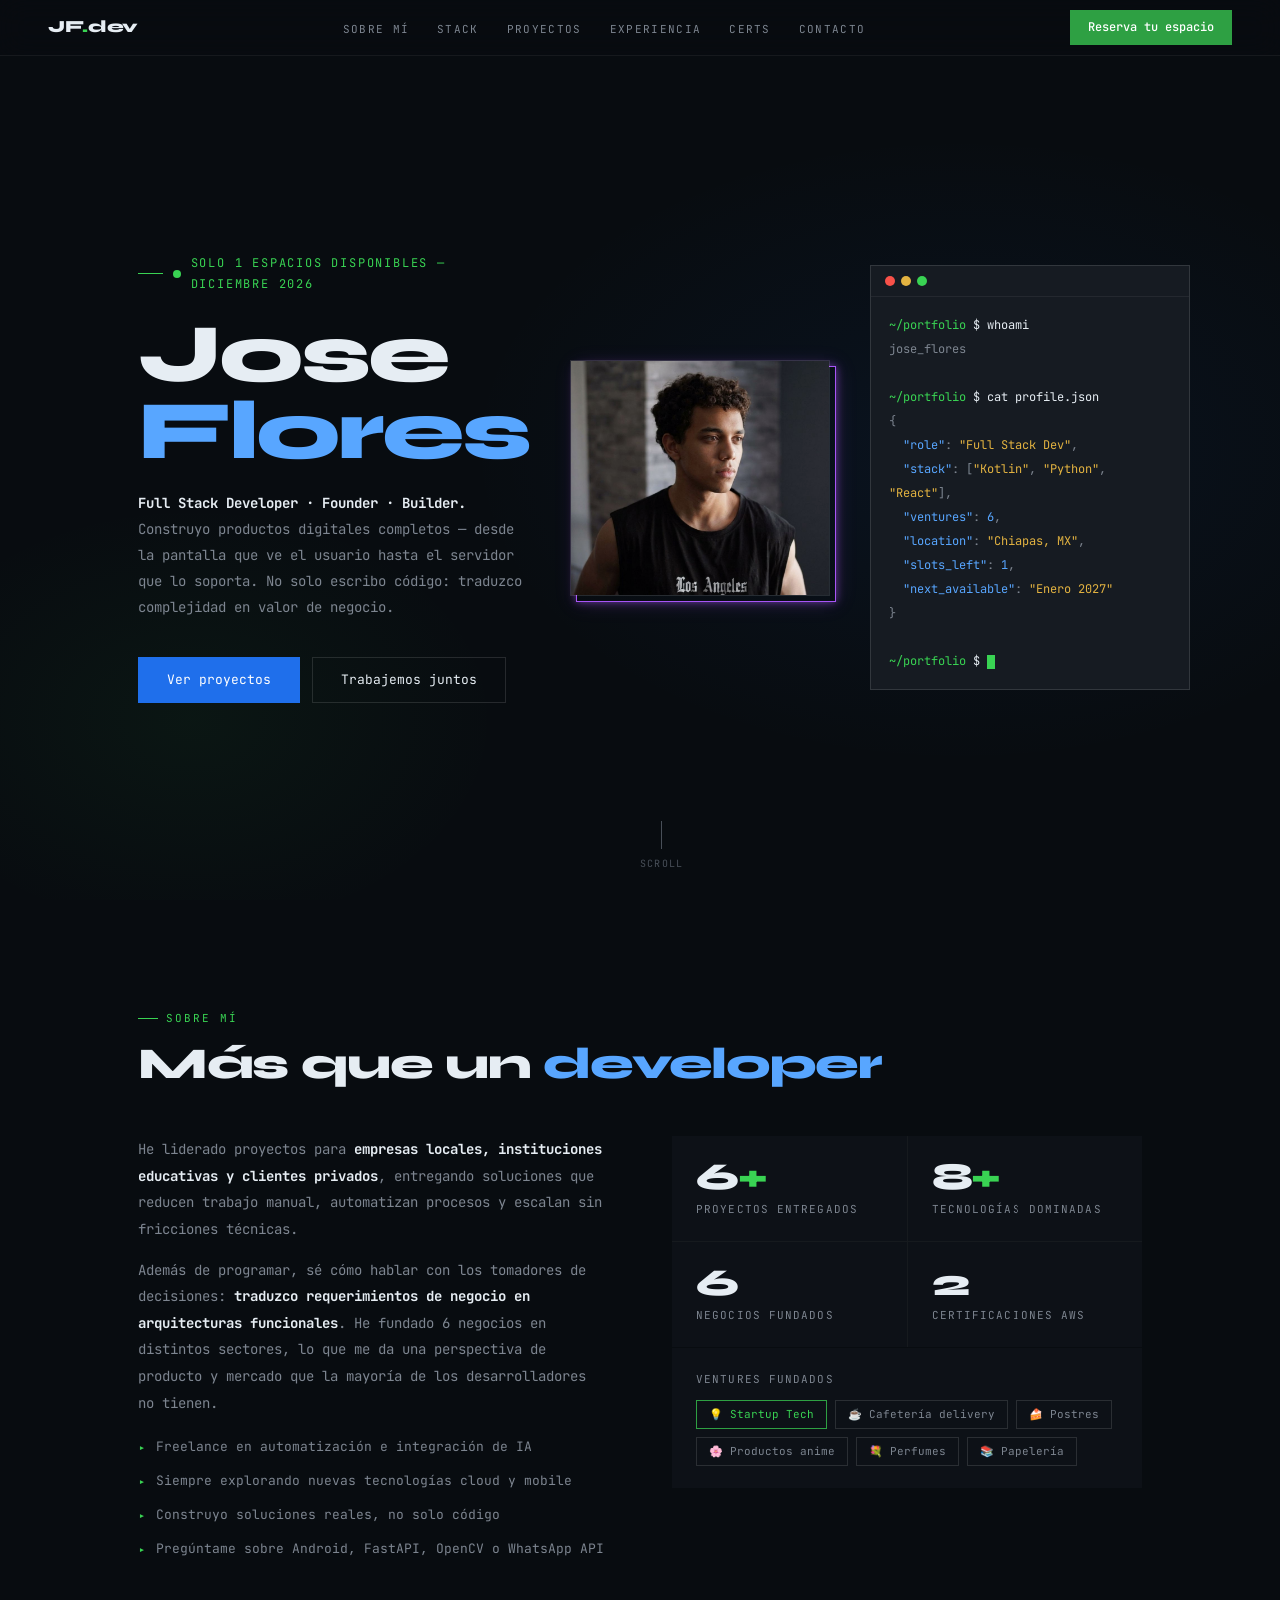
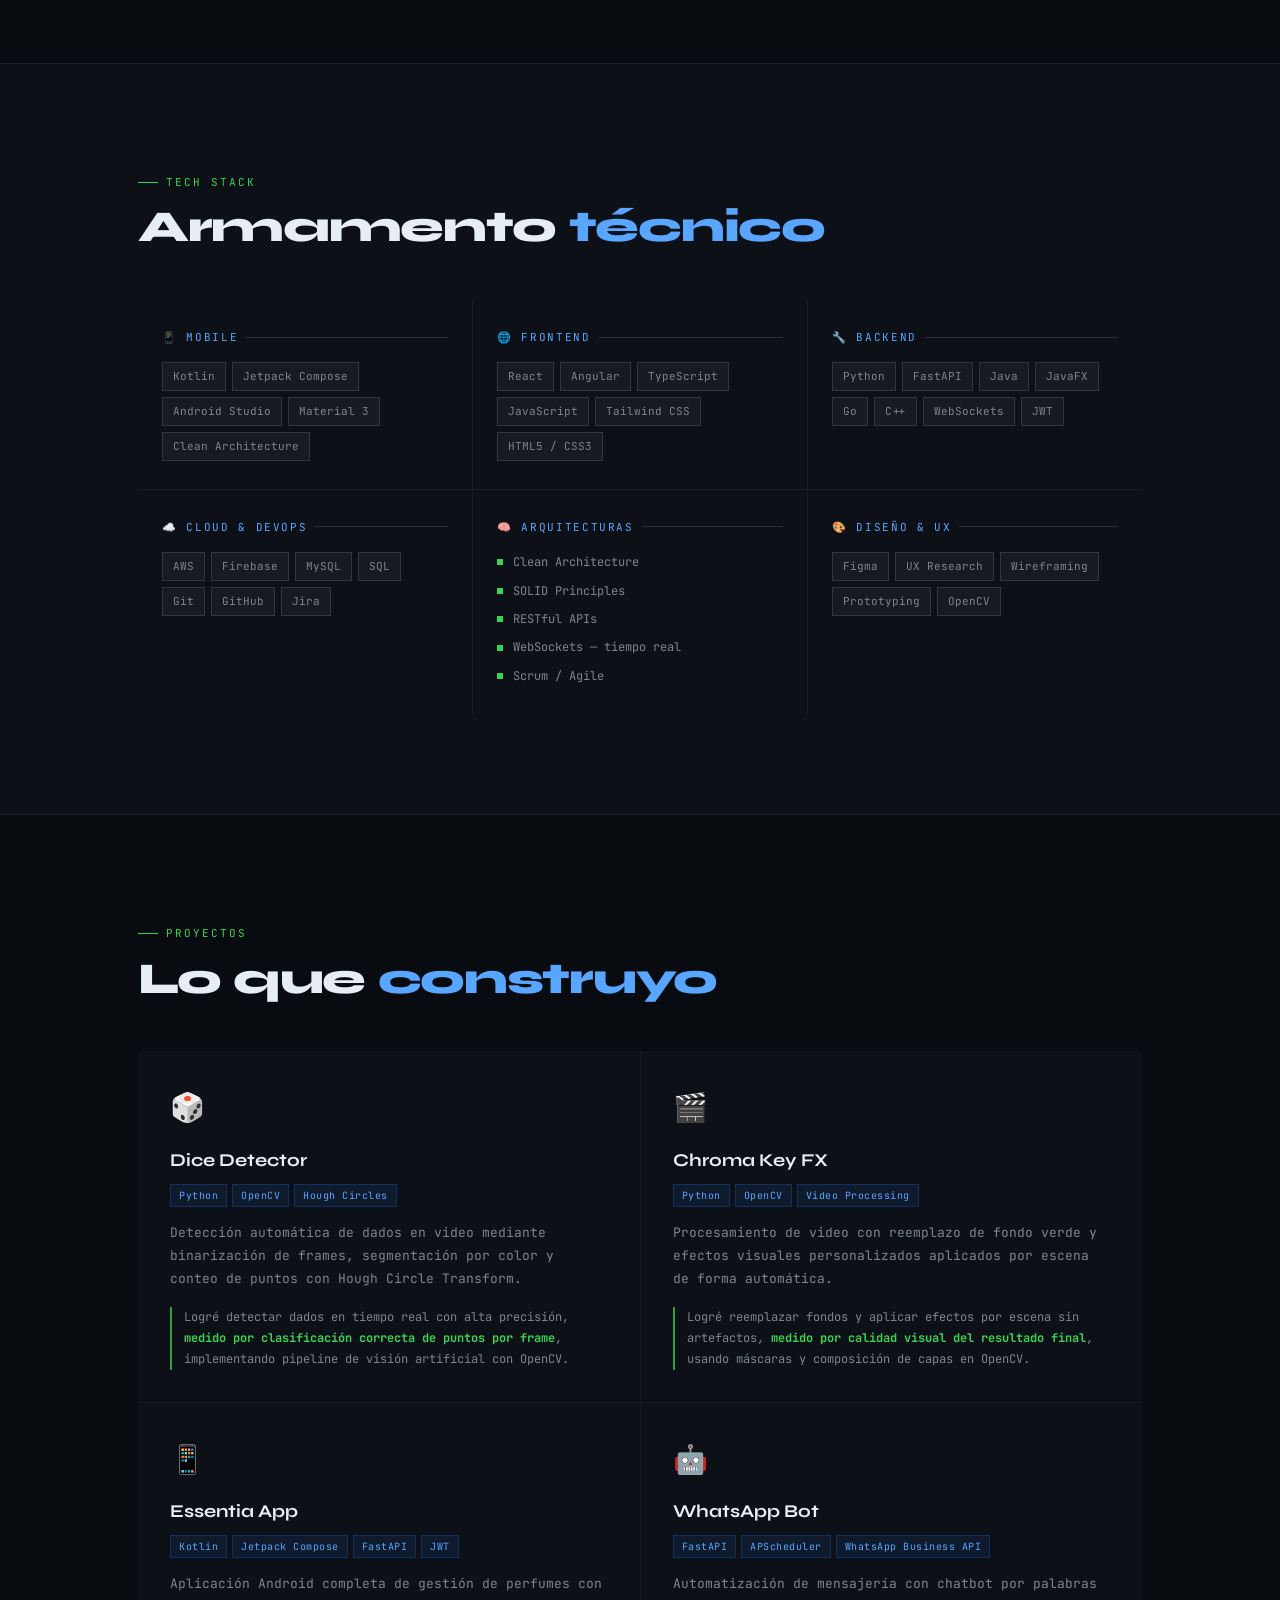
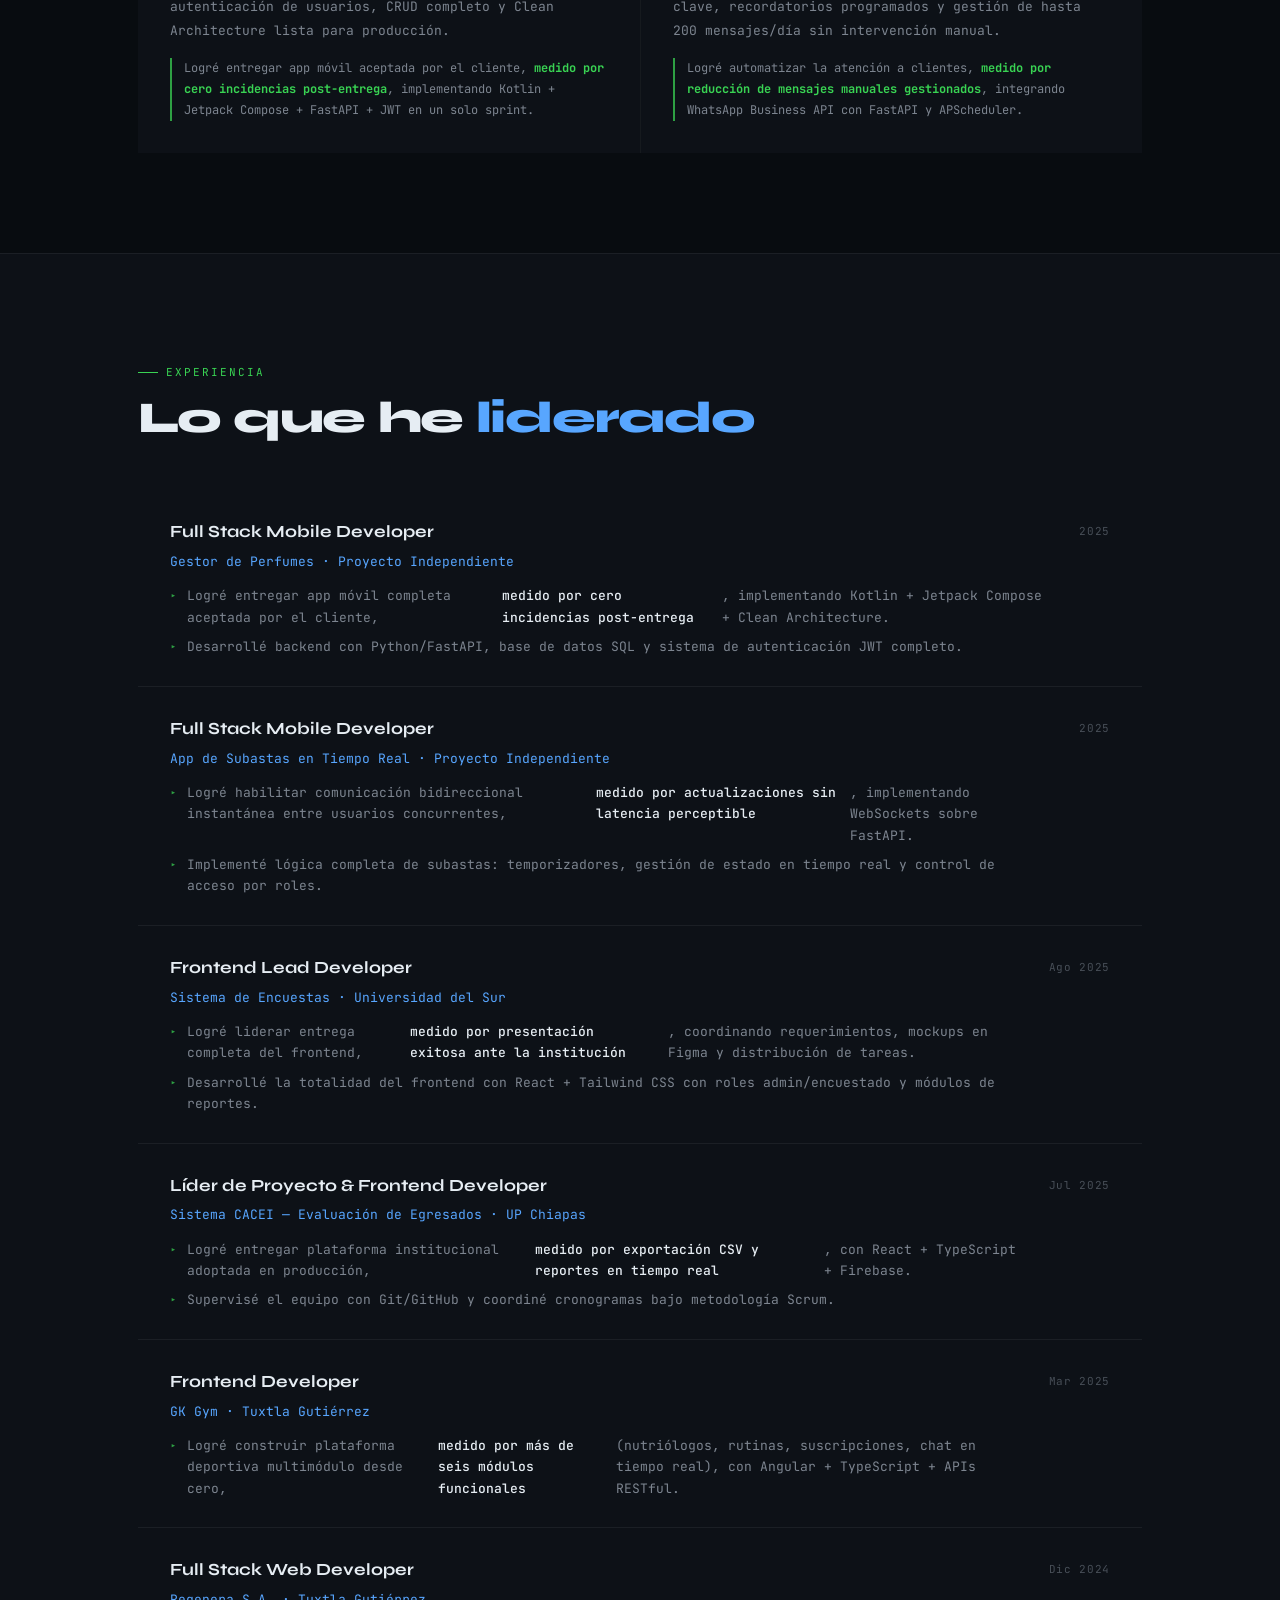
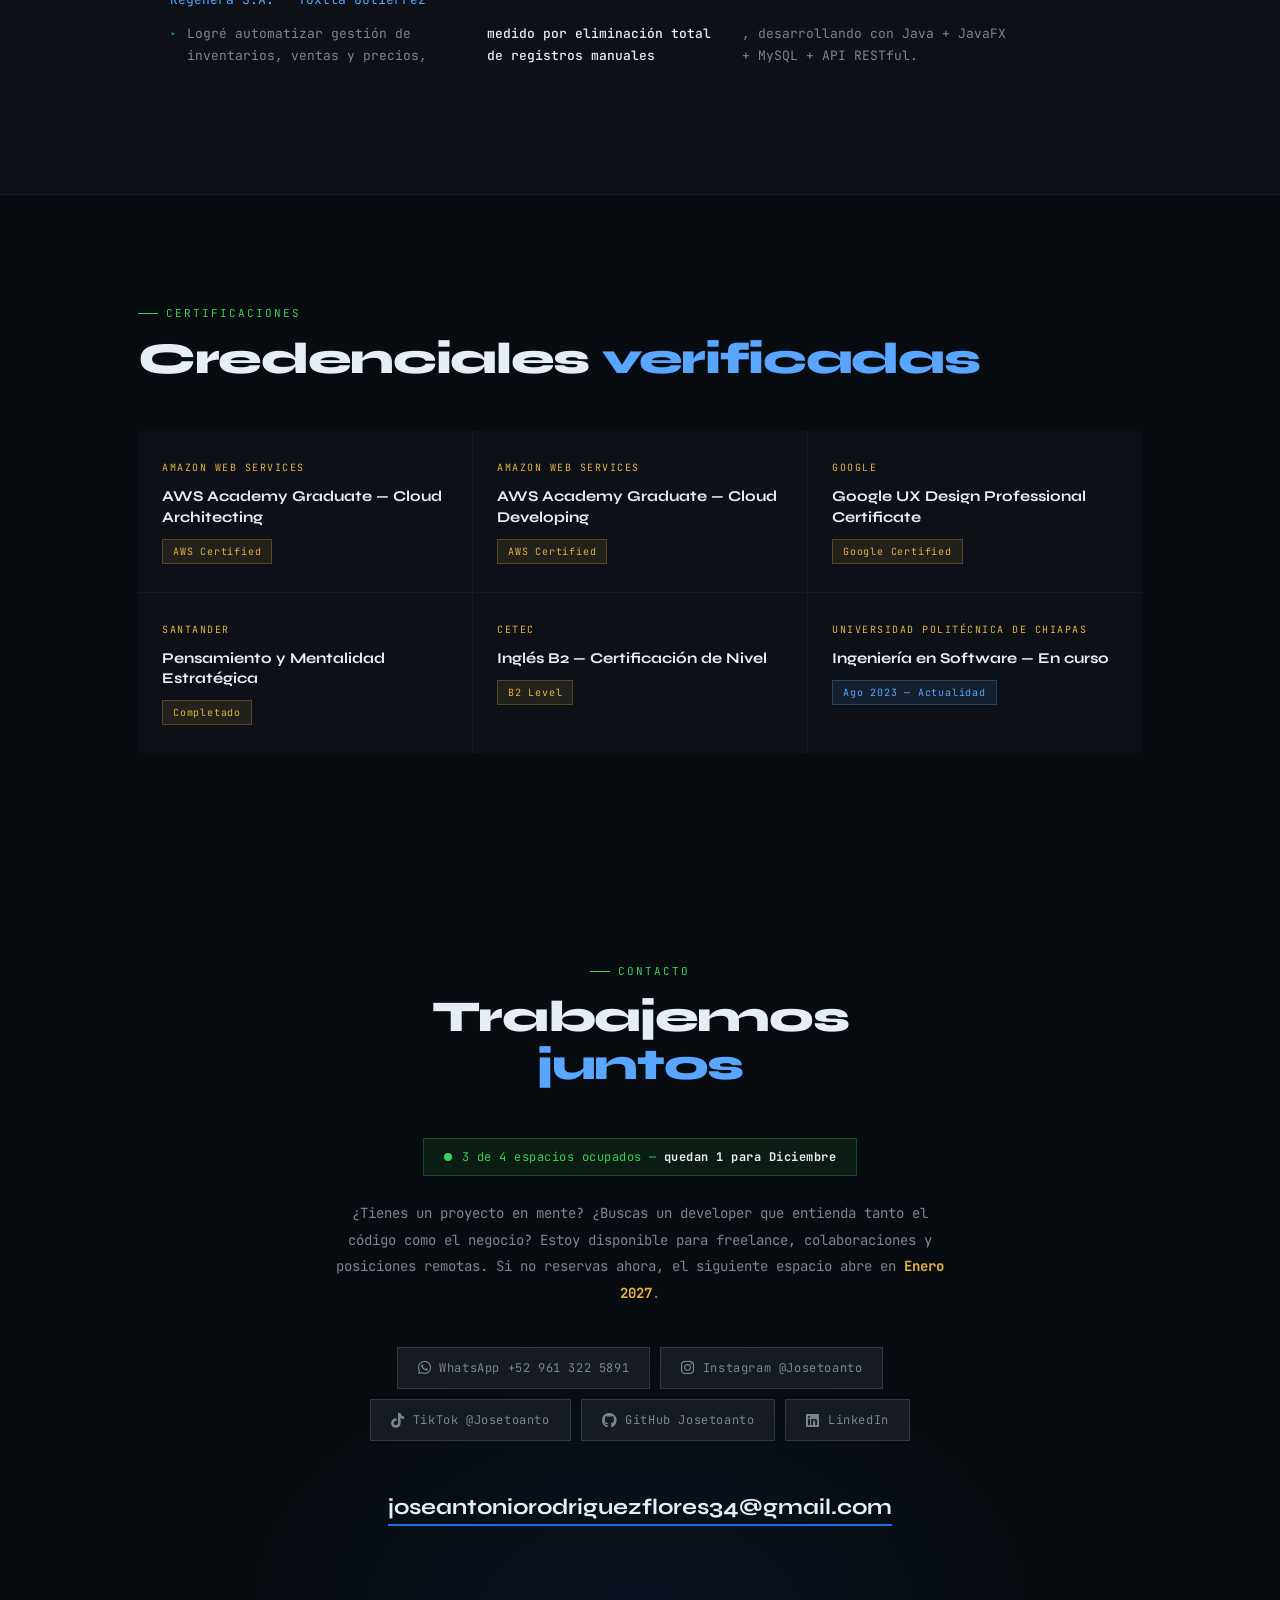
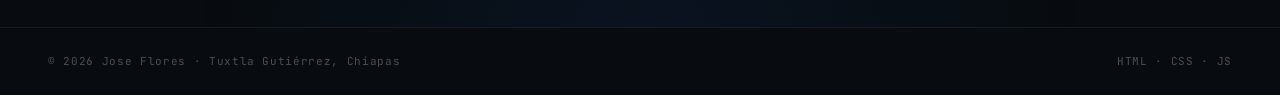
==== commit 61f3cb6a: "Add files via upload" ====
--- a/index.html
+++ b/index.html
@@ -31,7 +31,7 @@
     <li><a href="#certifications">Certs</a></li>
     <li><a href="#contact">Contacto</a></li>
   </ul>
-  <a href="mailto:joseantoniorodriguezflores34@gmail.com" class="nav-btn">Contáctame</a>
+  <a href="mailto:joseantoniorodriguezflores34@gmail.com" class="nav-btn">Reserva tu espacio</a>
 </nav>
 
 <!-- HERO -->
@@ -41,7 +41,7 @@
 
       <!-- Texto -->
       <div class="hero-text">
-        <div class="hero-eye">Disponible para freelance</div>
+        <div class="hero-eye"><span class="pulse-dot"></span> <span data-scarcity="hero"></span></div>
         <h1 class="hero-name">
           Jose<br>
           <span class="hl">Flores</span>
@@ -78,7 +78,8 @@
           <div>&nbsp;&nbsp;<span class="tv">"stack"</span><span class="to">: [</span><span class="ts">"Kotlin"</span><span class="to">, </span><span class="ts">"Python"</span><span class="to">, </span><span class="ts">"React"</span><span class="to">],</span></div>
           <div>&nbsp;&nbsp;<span class="tv">"ventures"</span><span class="to">: </span><span class="tv">6</span><span class="to">,</span></div>
           <div>&nbsp;&nbsp;<span class="tv">"location"</span><span class="to">: </span><span class="ts">"Chiapas, MX"</span><span class="to">,</span></div>
-          <div>&nbsp;&nbsp;<span class="tv">"available"</span><span class="to">: </span><span class="tv">true</span></div>
+          <div>&nbsp;&nbsp;<span class="tv">"slots_left"</span><span class="to">: </span><span class="tv" data-scarcity="slots"></span><span class="to">,</span></div>
+          <div>&nbsp;&nbsp;<span class="tv">"next_available"</span><span class="to">: </span><span class="ts" data-scarcity="next"></span></div>
           <div class="to">}</div>
           <br>
           <div><span class="tp">~/portfolio</span> <span class="tc">$ <span class="cursor"></span></span></div>
@@ -385,13 +386,17 @@
     <div class="contact-inner reveal">
       <div class="sec-label">Contacto</div>
       <h2 class="sec-title">Trabajemos <span>juntos</span></h2>
-      <p class="c-desc">¿Tienes un proyecto en mente? ¿Buscas un developer que entienda tanto el código como el negocio? Estoy disponible para freelance, colaboraciones y posiciones remotas.</p>
+      <div class="c-availability">
+        <span class="pulse-dot"></span>
+        <span data-scarcity="contact-badge"></span>
+      </div>
+      <p class="c-desc">¿Tienes un proyecto en mente? ¿Buscas un developer que entienda tanto el código como el negocio? Estoy disponible para freelance, colaboraciones y posiciones remotas. <span data-scarcity="contact-urgency"></span></p>
       <div class="c-links">
         <a href="https://wa.me/529613225891" target="_blank" class="c-link"><i class="fa-brands fa-whatsapp"></i> WhatsApp +52 961 322 5891</a>
         <a href="https://instagram.com/Josetoanto" target="_blank" class="c-link"><i class="fa-brands fa-instagram"></i> Instagram @Josetoanto</a>
         <a href="https://tiktok.com/@Josetoanto" target="_blank" class="c-link"><i class="fa-brands fa-tiktok"></i> TikTok @Josetoanto</a>
         <a href="https://github.com/Josetoanto" target="_blank" class="c-link"><i class="fa-brands fa-github"></i> GitHub Josetoanto</a>
-        <a href="https://linkedin.com/in/Josetoanto" target="_blank" class="c-link"><i class="fa-brands fa-linkedin"></i> LinkedIn</a>
+        <a href="https://www.linkedin.com/in/jose-antonio-rodriguez-flores-9381a12a1/" target="_blank" class="c-link"><i class="fa-brands fa-linkedin"></i> LinkedIn</a>
       </div>
       <a href="mailto:joseantoniorodriguezflores34@gmail.com" class="c-email">joseantoniorodriguezflores34@gmail.com</a>
     </div>
--- a/css/base.css
+++ b/css/base.css
@@ -56,3 +56,13 @@
   transition: opacity 0.6s ease, transform 0.6s ease;
 }
 .reveal.on { opacity: 1; transform: translateY(0); }
+
+/* ── Pulse dot (escasez) ── */
+.pulse-dot {
+  display: inline-block;
+  width: 8px; height: 8px;
+  background: var(--green);
+  border-radius: 50%;
+  animation: pulse 2s ease infinite;
+  flex-shrink: 0;
+}
--- a/css/animations.css
+++ b/css/animations.css
@@ -8,6 +8,11 @@
   50%       { opacity: 0; }
 }
 
+@keyframes pulse {
+  0%, 100% { box-shadow: 0 0 0 0 rgba(57,211,83,0.5); }
+  50%      { box-shadow: 0 0 0 6px rgba(57,211,83,0); }
+}
+
 @keyframes scroll {
   0%   { transform: scaleY(0); transform-origin: top; }
   49%  { transform: scaleY(1); transform-origin: top; }
--- a/css/contact.css
+++ b/css/contact.css
@@ -4,7 +4,20 @@
 }
 
 .contact-inner { text-align: center; max-width: 620px; margin: 0 auto; }
+
+.c-availability {
+  display: inline-flex; align-items: center; gap: 10px;
+  background: rgba(57,211,83,0.08);
+  border: 1px solid rgba(57,211,83,0.25);
+  padding: 8px 20px;
+  font-size: 12px; color: var(--green);
+  letter-spacing: 0.04em;
+  margin-bottom: 24px;
+}
+.c-availability strong { color: var(--text); }
+
 .c-desc { font-size: 14px; color: var(--muted); line-height: 1.9; margin-bottom: 40px; }
+.c-desc strong { color: var(--amber); }
 
 .c-links { display: flex; justify-content: center; flex-wrap: wrap; gap: 10px; margin-bottom: 48px; }
 .c-link {
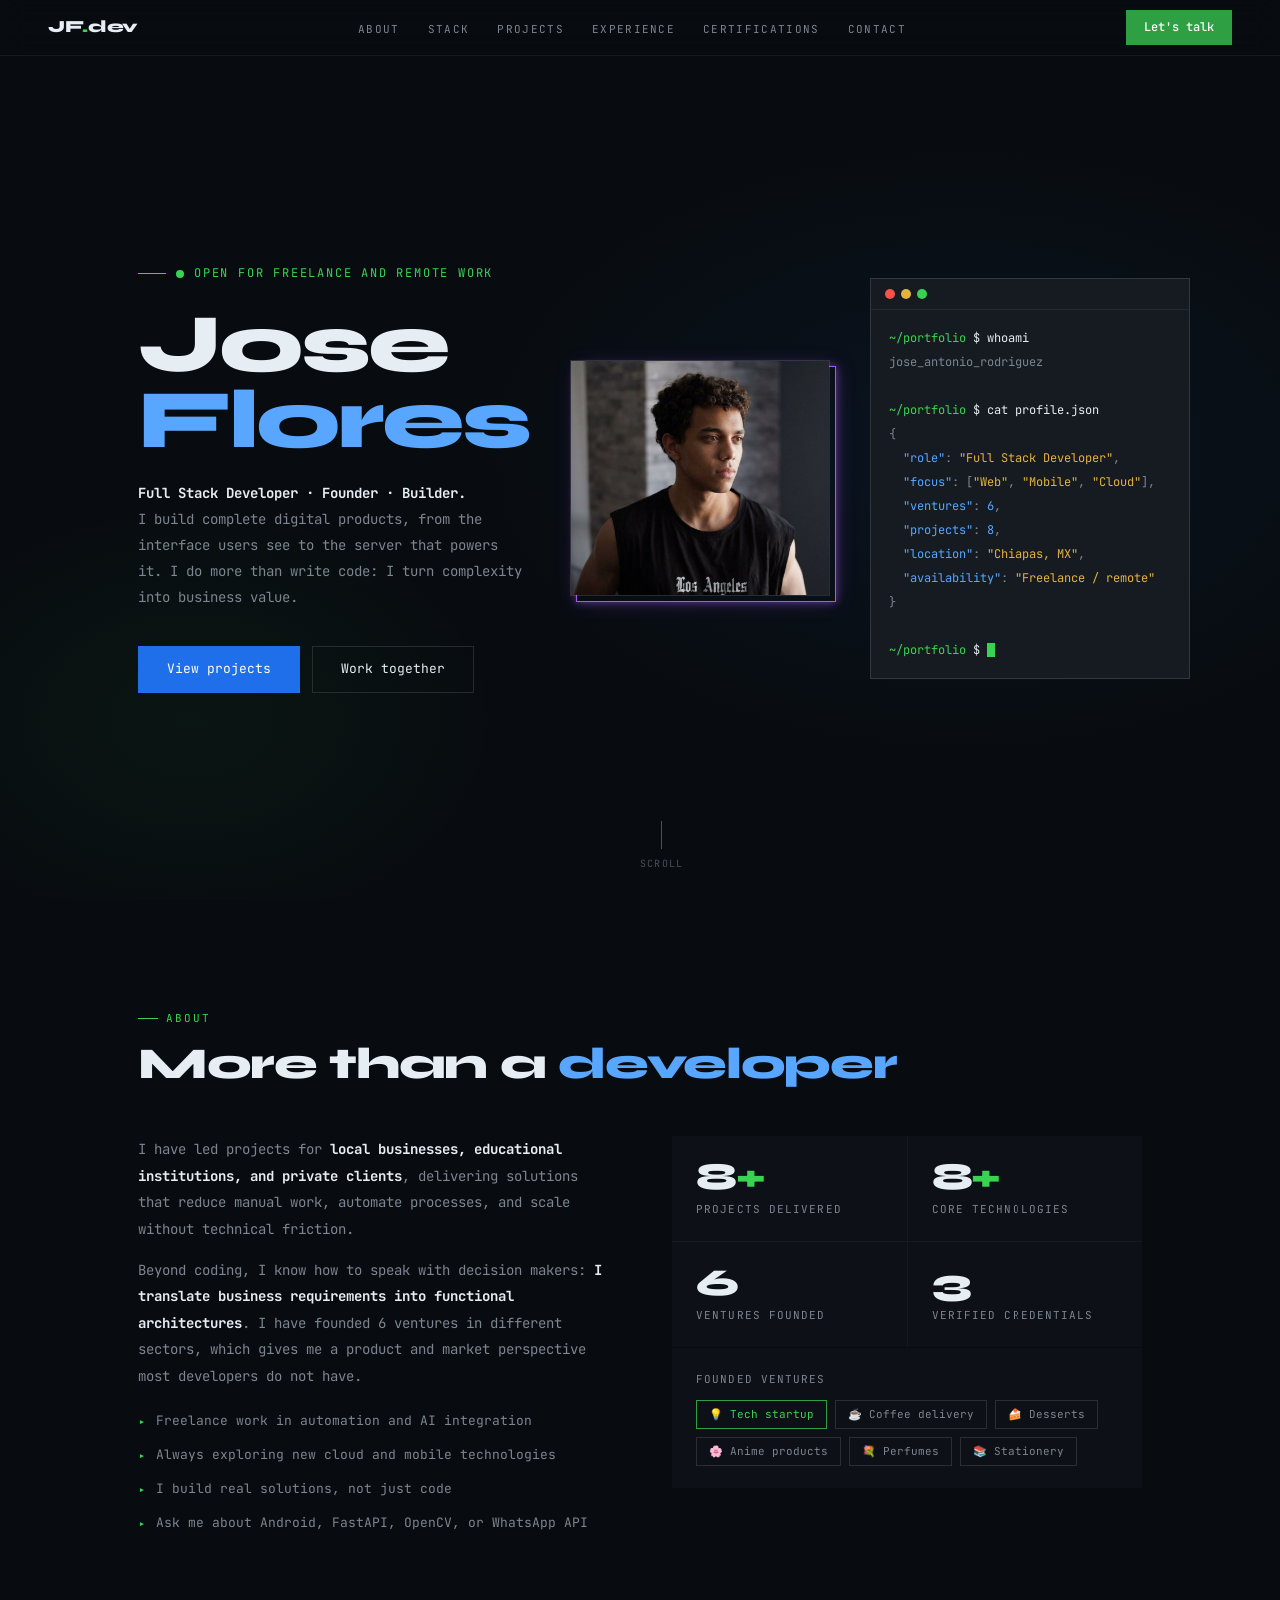
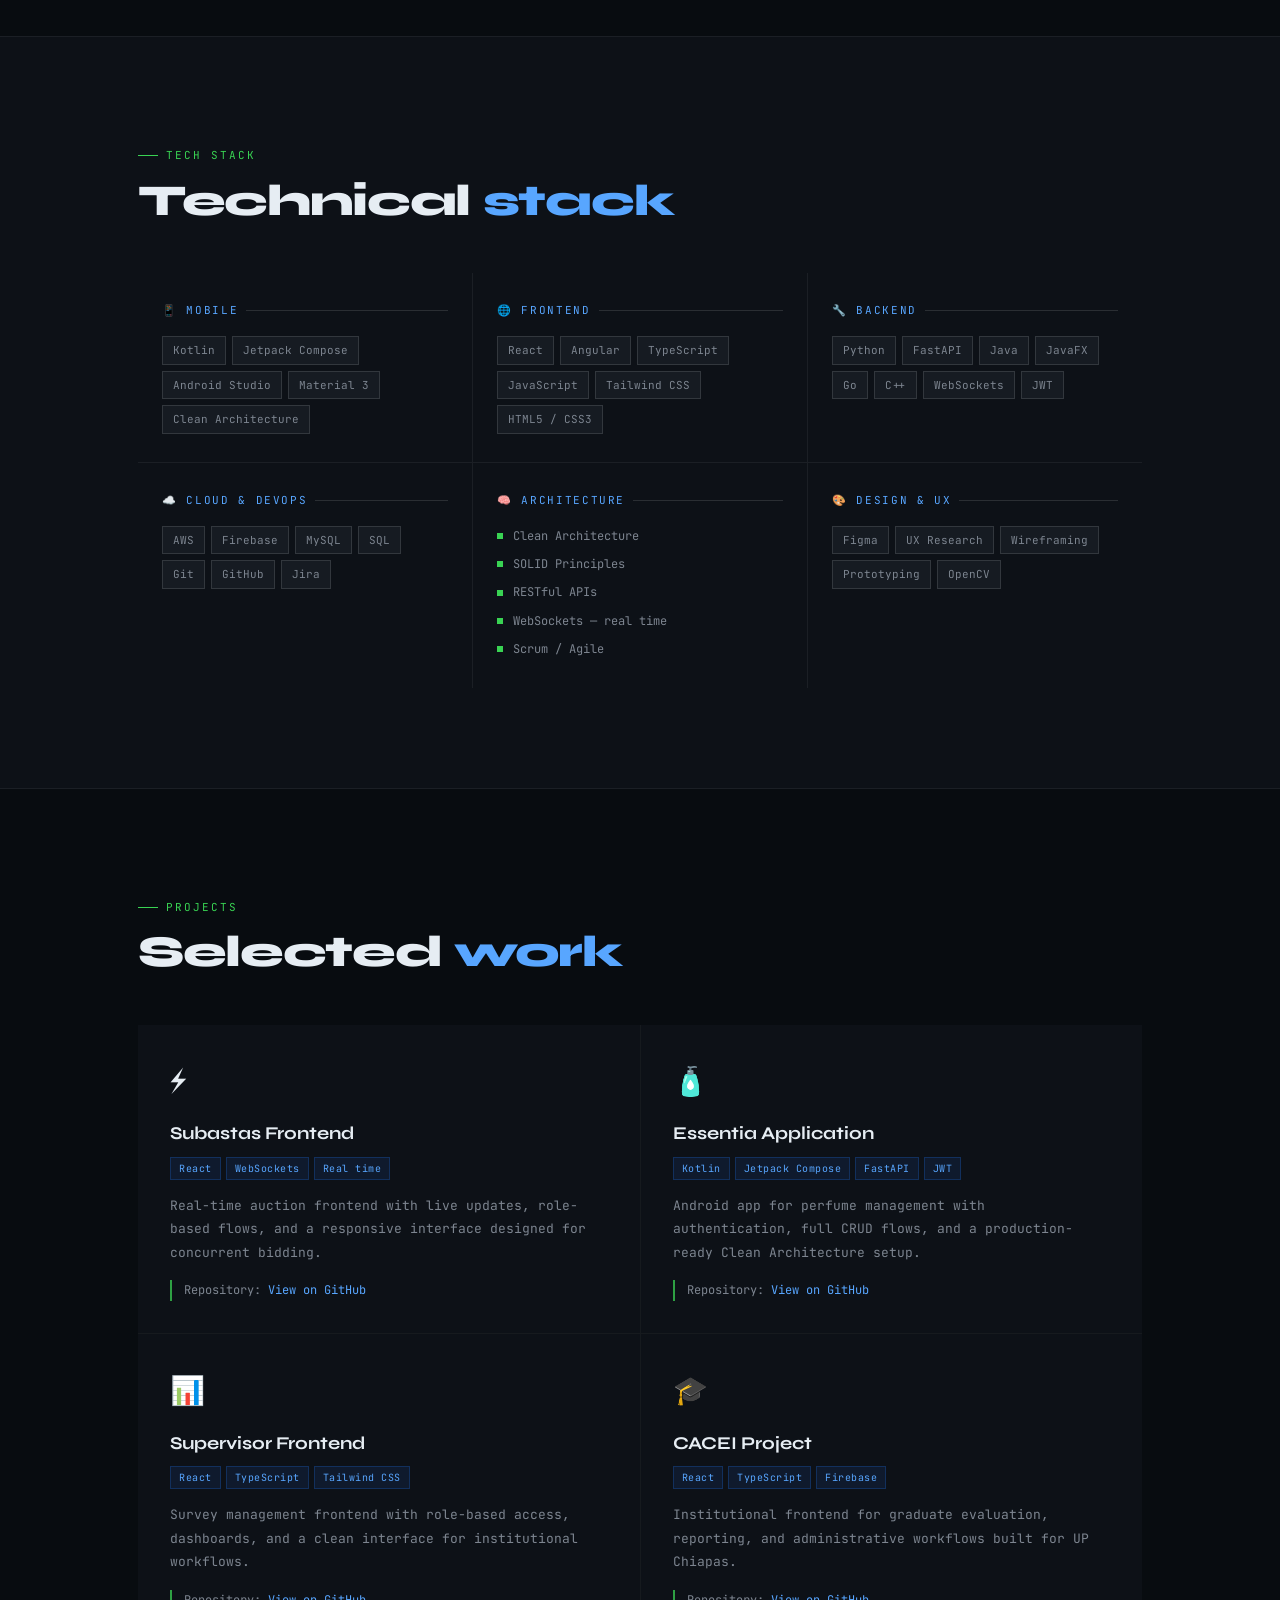
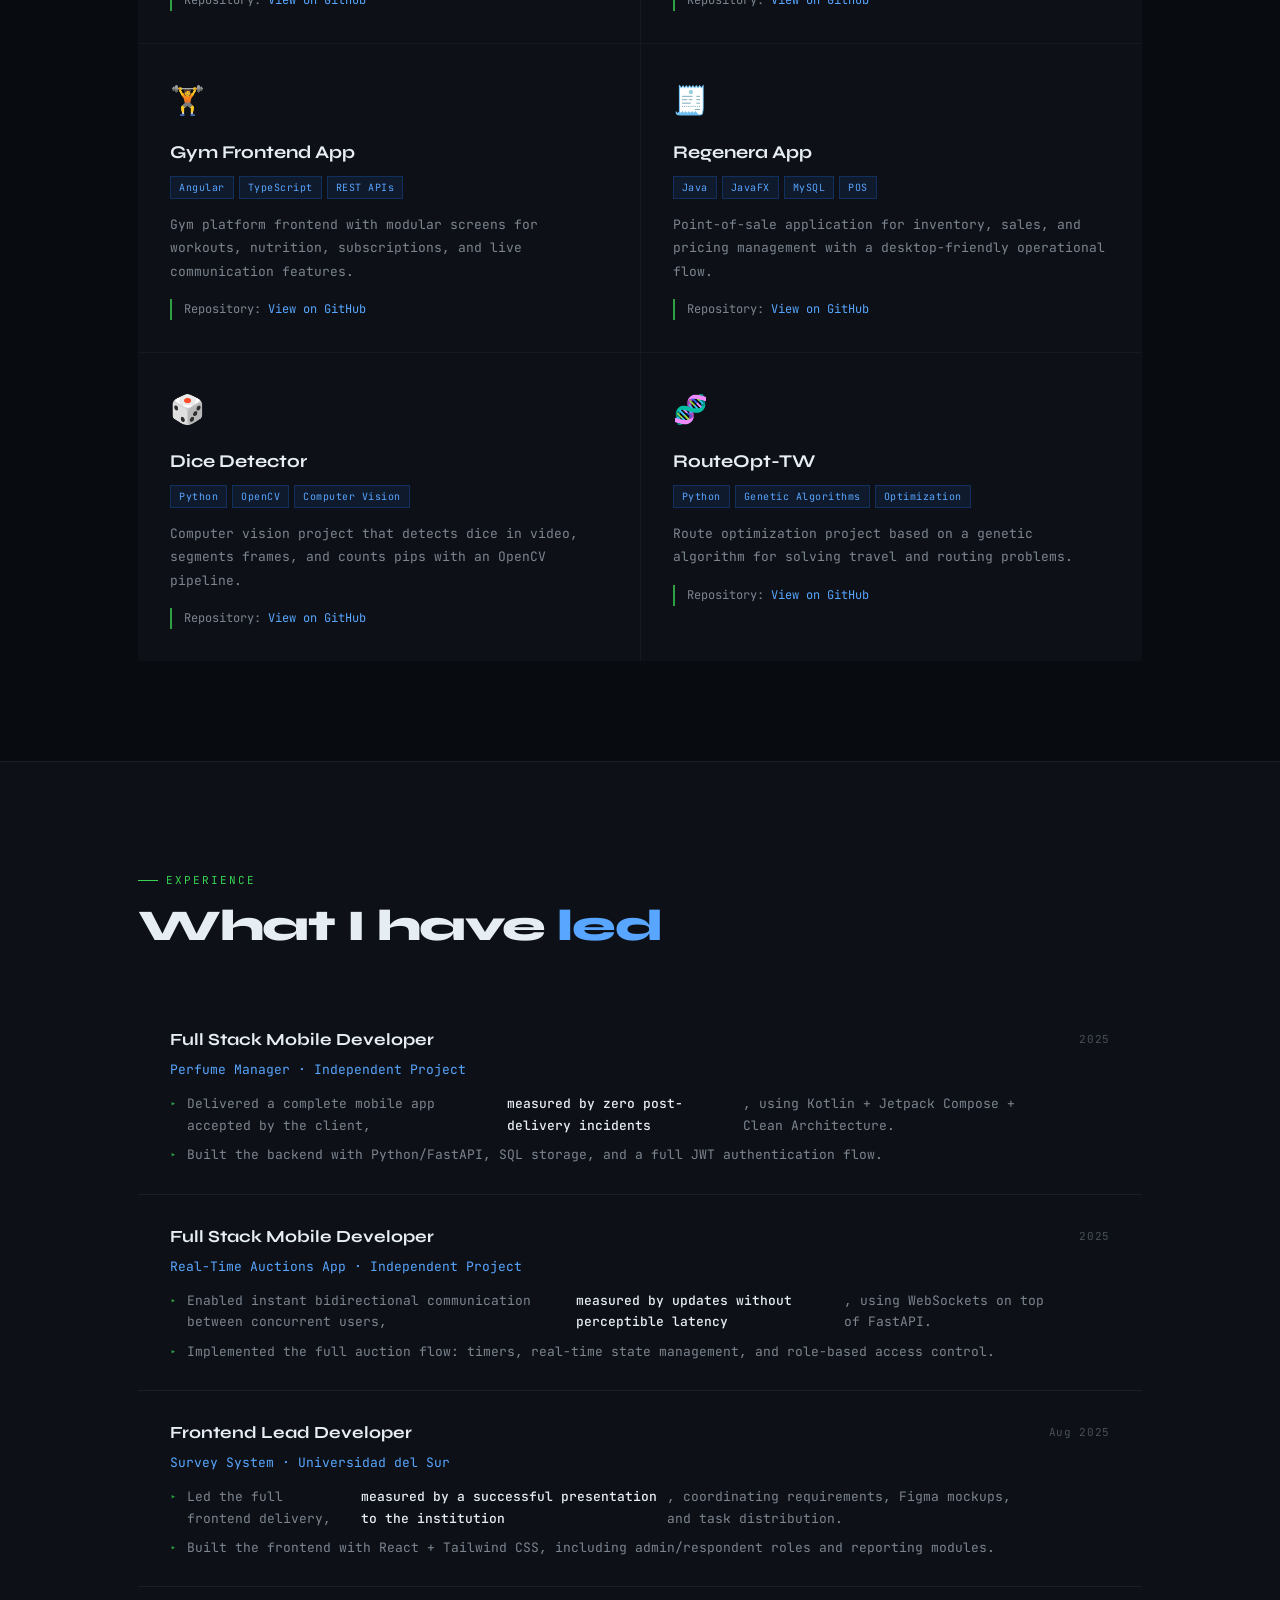
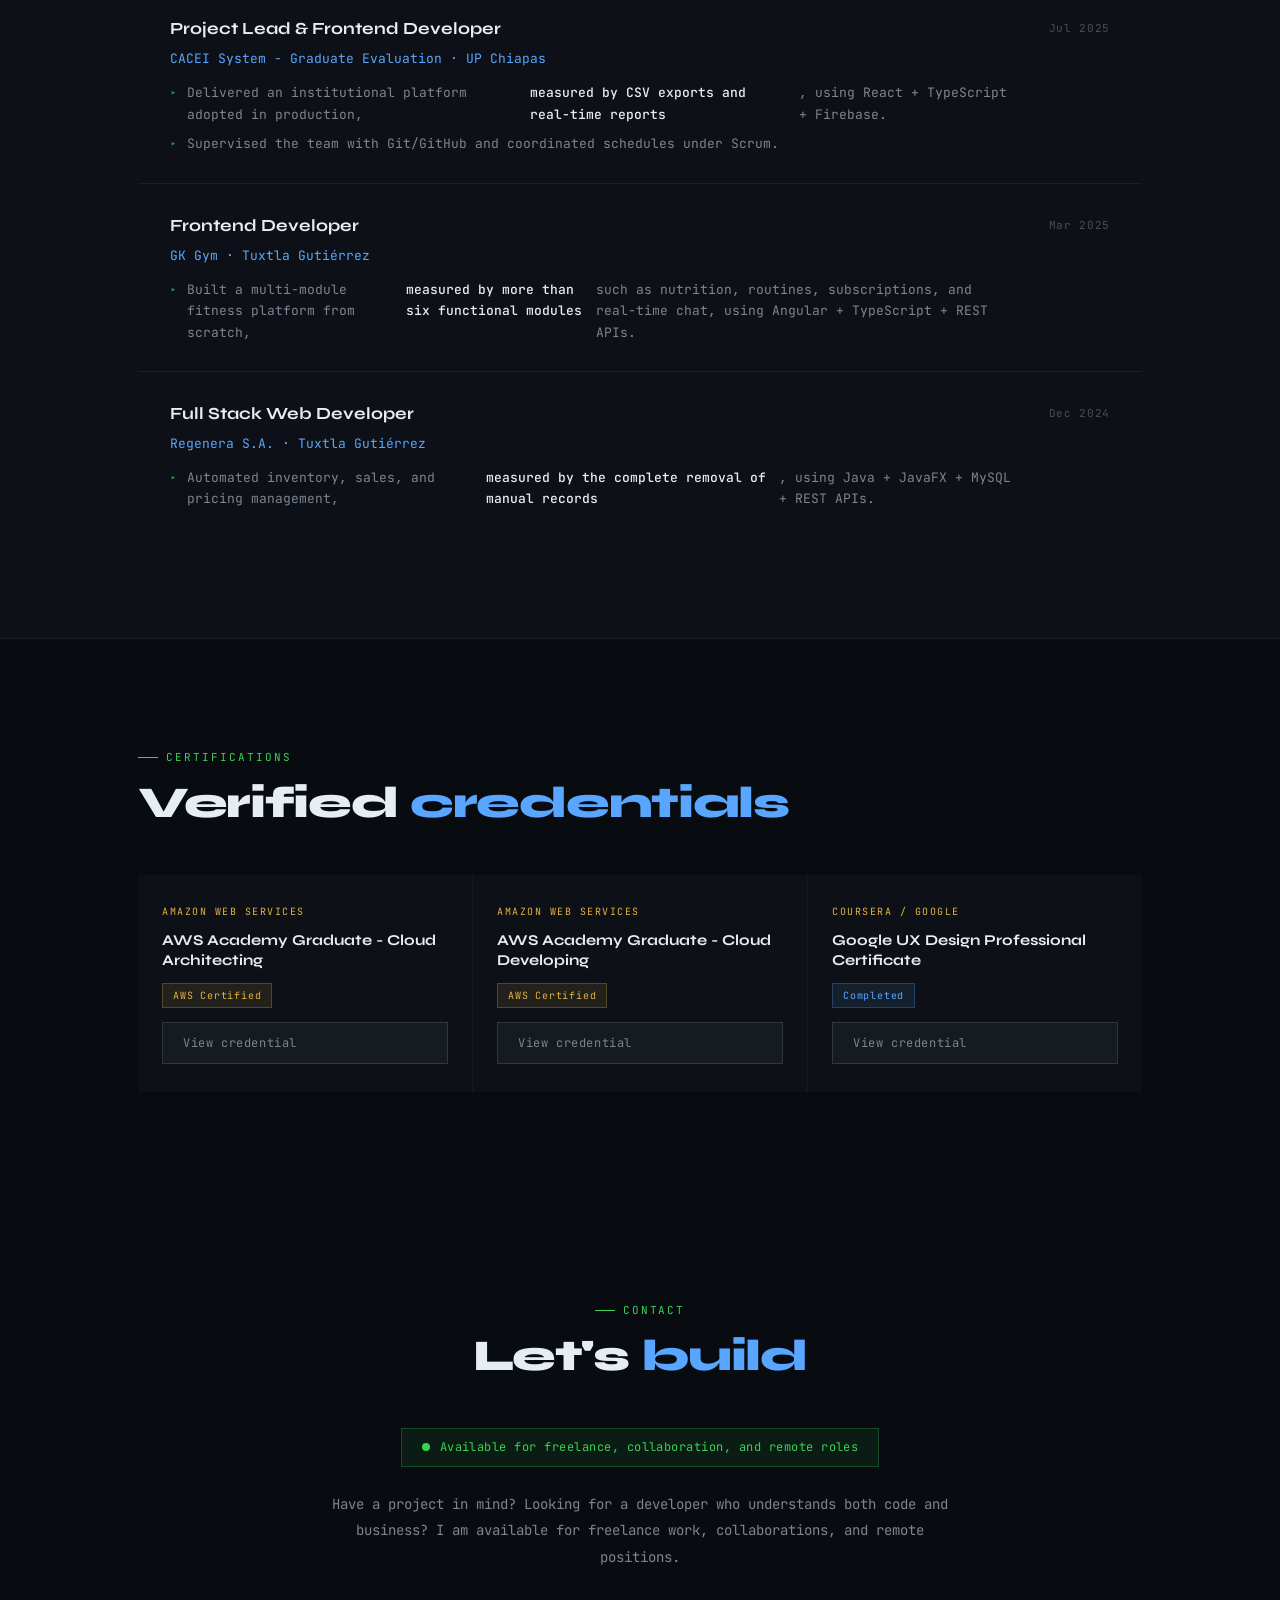
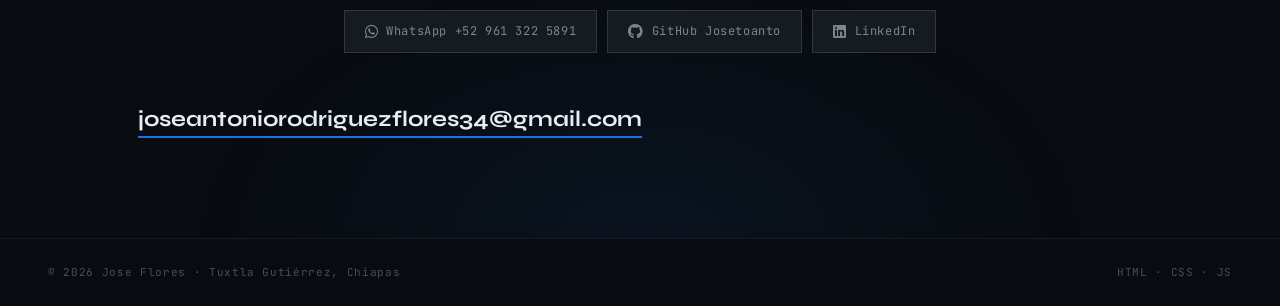
==== commit 93da2b7e: "Add files via upload" ====
--- a/index.html
+++ b/index.html
@@ -1,414 +1,434 @@
-<!DOCTYPE html>
-<html lang="es">
-<head>
-  <meta charset="UTF-8">
-  <meta name="viewport" content="width=device-width, initial-scale=1.0">
-  <title>Jose Flores — Full Stack Developer</title>
-  <link href="https://fonts.googleapis.com/css2?family=JetBrains+Mono:ital,wght@0,300;0,400;0,500;0,700;1,300&family=Syne:wght@400;600;700;800&display=swap" rel="stylesheet">
-  <link href="https://cdnjs.cloudflare.com/ajax/libs/font-awesome/6.5.0/css/all.min.css" rel="stylesheet">
-  <link rel="stylesheet" href="css/base.css">
-  <link rel="stylesheet" href="css/animations.css">
-  <link rel="stylesheet" href="css/nav.css">
-  <link rel="stylesheet" href="css/hero.css">
-  <link rel="stylesheet" href="css/about.css">
-  <link rel="stylesheet" href="css/stack.css">
-  <link rel="stylesheet" href="css/projects.css">
-  <link rel="stylesheet" href="css/experience.css">
-  <link rel="stylesheet" href="css/certifications.css">
-  <link rel="stylesheet" href="css/contact.css">
-  <link rel="stylesheet" href="css/responsive.css">
-</head>
-<body>
-
-<!-- NAV -->
-<nav>
-  <a href="#hero" class="logo">JF<span>.</span>dev</a>
-  <ul class="nav-links">
-    <li><a href="#about">Sobre mí</a></li>
-    <li><a href="#stack">Stack</a></li>
-    <li><a href="#projects">Proyectos</a></li>
-    <li><a href="#experience">Experiencia</a></li>
-    <li><a href="#certifications">Certs</a></li>
-    <li><a href="#contact">Contacto</a></li>
-  </ul>
-  <a href="mailto:joseantoniorodriguezflores34@gmail.com" class="nav-btn">Reserva tu espacio</a>
-</nav>
-
-<!-- HERO -->
-<section id="hero">
-  <div class="wrap">
-    <div class="hero-grid">
-
-      <!-- Texto -->
-      <div class="hero-text">
-        <div class="hero-eye"><span class="pulse-dot"></span> <span data-scarcity="hero"></span></div>
-        <h1 class="hero-name">
-          Jose<br>
-          <span class="hl">Flores</span>
-        </h1>
-        <p class="hero-sub">
-          <strong>Full Stack Developer · Founder · Builder.</strong><br>
-          Construyo productos digitales completos — desde la pantalla que ve el usuario hasta el servidor que lo soporta. No solo escribo código: traduzco complejidad en valor de negocio.
-        </p>
-        <div class="hero-btns">
-          <a href="#projects" class="btn-pri">Ver proyectos</a>
-          <a href="#contact" class="btn-sec">Trabajemos juntos</a>
-        </div>
-      </div>
-
-      <!-- Foto -->
-      <div class="hero-photo">
-        <img src="foto.jpg" alt="Jose Flores">
-      </div>
-
-      <!-- Terminal -->
-      <div class="terminal">
-        <div class="t-bar">
-          <div class="dot r"></div>
-          <div class="dot y"></div>
-          <div class="dot g"></div>
-        </div>
-        <div class="t-body">
-          <div><span class="tp">~/portfolio</span> <span class="tc">$ whoami</span></div>
-          <div class="to">jose_flores</div>
-          <br>
-          <div><span class="tp">~/portfolio</span> <span class="tc">$ cat profile.json</span></div>
-          <div class="to">{</div>
-          <div>&nbsp;&nbsp;<span class="tv">"role"</span><span class="to">: </span><span class="ts">"Full Stack Dev"</span><span class="to">,</span></div>
-          <div>&nbsp;&nbsp;<span class="tv">"stack"</span><span class="to">: [</span><span class="ts">"Kotlin"</span><span class="to">, </span><span class="ts">"Python"</span><span class="to">, </span><span class="ts">"React"</span><span class="to">],</span></div>
-          <div>&nbsp;&nbsp;<span class="tv">"ventures"</span><span class="to">: </span><span class="tv">6</span><span class="to">,</span></div>
-          <div>&nbsp;&nbsp;<span class="tv">"location"</span><span class="to">: </span><span class="ts">"Chiapas, MX"</span><span class="to">,</span></div>
-          <div>&nbsp;&nbsp;<span class="tv">"slots_left"</span><span class="to">: </span><span class="tv" data-scarcity="slots"></span><span class="to">,</span></div>
-          <div>&nbsp;&nbsp;<span class="tv">"next_available"</span><span class="to">: </span><span class="ts" data-scarcity="next"></span></div>
-          <div class="to">}</div>
-          <br>
-          <div><span class="tp">~/portfolio</span> <span class="tc">$ <span class="cursor"></span></span></div>
-        </div>
-      </div>
-
-    </div>
-  </div>
-  <div class="hero-scroll"><div class="s-line"></div>scroll</div>
-</section>
-
-<!-- ABOUT -->
-<section id="about">
-  <div class="wrap">
-    <div class="reveal">
-      <div class="sec-label">Sobre mí</div>
-      <h2 class="sec-title">Más que un <span>developer</span></h2>
-    </div>
-    <div class="about-grid">
-      <div class="reveal">
-        <p class="about-p">He liderado proyectos para <strong>empresas locales, instituciones educativas y clientes privados</strong>, entregando soluciones que reducen trabajo manual, automatizan procesos y escalan sin fricciones técnicas.</p>
-        <p class="about-p">Además de programar, sé cómo hablar con los tomadores de decisiones: <strong>traduzco requerimientos de negocio en arquitecturas funcionales</strong>. He fundado 6 negocios en distintos sectores, lo que me da una perspectiva de producto y mercado que la mayoría de los desarrolladores no tienen.</p>
-        <ul class="about-bullets">
-          <li>Freelance en automatización e integración de IA</li>
-          <li>Siempre explorando nuevas tecnologías cloud y mobile</li>
-          <li>Construyo soluciones reales, no solo código</li>
-          <li>Pregúntame sobre Android, FastAPI, OpenCV o WhatsApp API</li>
-        </ul>
-      </div>
-      <div class="reveal">
-        <div class="stats-box">
-          <div class="stat"><div class="stat-n">6<em>+</em></div><div class="stat-l">Proyectos entregados</div></div>
-          <div class="stat"><div class="stat-n">8<em>+</em></div><div class="stat-l">Tecnologías dominadas</div></div>
-          <div class="stat"><div class="stat-n">6</div><div class="stat-l">Negocios fundados</div></div>
-          <div class="stat"><div class="stat-n">2</div><div class="stat-l">Certificaciones AWS</div></div>
-        </div>
-        <div class="ventures">
-          <div class="v-lbl">Ventures fundados</div>
-          <div class="v-wrap">
-            <span class="vtag on">💡 Startup Tech</span>
-            <span class="vtag">☕ Cafetería delivery</span>
-            <span class="vtag">🍰 Postres</span>
-            <span class="vtag">🌸 Productos anime</span>
-            <span class="vtag">💐 Perfumes</span>
-            <span class="vtag">📚 Papelería</span>
-          </div>
-        </div>
-      </div>
-    </div>
-  </div>
-</section>
-
-<!-- STACK -->
-<section id="stack">
-  <div class="wrap">
-    <div class="reveal">
-      <div class="sec-label">Tech Stack</div>
-      <h2 class="sec-title">Armamento <span>técnico</span></h2>
-    </div>
-    <div class="stack-grid reveal">
-      <div class="scat">
-        <div class="scat-t">📱 Mobile</div>
-        <div class="tlist">
-          <span class="tech">Kotlin</span><span class="tech">Jetpack Compose</span>
-          <span class="tech">Android Studio</span><span class="tech">Material 3</span>
-          <span class="tech">Clean Architecture</span>
-        </div>
-      </div>
-      <div class="scat">
-        <div class="scat-t">🌐 Frontend</div>
-        <div class="tlist">
-          <span class="tech">React</span><span class="tech">Angular</span>
-          <span class="tech">TypeScript</span><span class="tech">JavaScript</span>
-          <span class="tech">Tailwind CSS</span><span class="tech">HTML5 / CSS3</span>
-        </div>
-      </div>
-      <div class="scat">
-        <div class="scat-t">🔧 Backend</div>
-        <div class="tlist">
-          <span class="tech">Python</span><span class="tech">FastAPI</span>
-          <span class="tech">Java</span><span class="tech">JavaFX</span>
-          <span class="tech">Go</span><span class="tech">C++</span>
-          <span class="tech">WebSockets</span><span class="tech">JWT</span>
-        </div>
-      </div>
-      <div class="scat">
-        <div class="scat-t">☁️ Cloud & DevOps</div>
-        <div class="tlist">
-          <span class="tech">AWS</span><span class="tech">Firebase</span>
-          <span class="tech">MySQL</span><span class="tech">SQL</span>
-          <span class="tech">Git</span><span class="tech">GitHub</span><span class="tech">Jira</span>
-        </div>
-      </div>
-      <div class="scat">
-        <div class="scat-t">🧠 Arquitecturas</div>
-        <div class="alist">
-          <div class="aitem">Clean Architecture</div>
-          <div class="aitem">SOLID Principles</div>
-          <div class="aitem">RESTful APIs</div>
-          <div class="aitem">WebSockets — tiempo real</div>
-          <div class="aitem">Scrum / Agile</div>
-        </div>
-      </div>
-      <div class="scat">
-        <div class="scat-t">🎨 Diseño & UX</div>
-        <div class="tlist">
-          <span class="tech">Figma</span><span class="tech">UX Research</span>
-          <span class="tech">Wireframing</span><span class="tech">Prototyping</span>
-          <span class="tech">OpenCV</span>
-        </div>
-      </div>
-    </div>
-  </div>
-</section>
-
-<!-- PROJECTS -->
-<section id="projects">
-  <div class="wrap">
-    <div class="reveal">
-      <div class="sec-label">Proyectos</div>
-      <h2 class="sec-title">Lo que <span>construyo</span></h2>
-    </div>
-    <div class="proj-grid">
-
-      <div class="pcard reveal">
-        <div class="p-icon">🎲</div>
-        <div class="p-title">Dice Detector</div>
-        <div class="p-tags">
-          <span class="ptag">Python</span><span class="ptag">OpenCV</span><span class="ptag">Hough Circles</span>
-        </div>
-        <p class="p-desc">Detección automática de dados en video mediante binarización de frames, segmentación por color y conteo de puntos con Hough Circle Transform.</p>
-        <div class="p-xyz">Logré detectar dados en tiempo real con alta precisión, <strong>medido por clasificación correcta de puntos por frame</strong>, implementando pipeline de visión artificial con OpenCV.</div>
-      </div>
-
-      <div class="pcard reveal">
-        <div class="p-icon">🎬</div>
-        <div class="p-title">Chroma Key FX</div>
-        <div class="p-tags">
-          <span class="ptag">Python</span><span class="ptag">OpenCV</span><span class="ptag">Video Processing</span>
-        </div>
-        <p class="p-desc">Procesamiento de video con reemplazo de fondo verde y efectos visuales personalizados aplicados por escena de forma automática.</p>
-        <div class="p-xyz">Logré reemplazar fondos y aplicar efectos por escena sin artefactos, <strong>medido por calidad visual del resultado final</strong>, usando máscaras y composición de capas en OpenCV.</div>
-      </div>
-
-      <div class="pcard reveal">
-        <div class="p-icon">📱</div>
-        <div class="p-title">Essentia App</div>
-        <div class="p-tags">
-          <span class="ptag">Kotlin</span><span class="ptag">Jetpack Compose</span><span class="ptag">FastAPI</span><span class="ptag">JWT</span>
-        </div>
-        <p class="p-desc">Aplicación Android completa de gestión de perfumes con autenticación de usuarios, CRUD completo y Clean Architecture lista para producción.</p>
-        <div class="p-xyz">Logré entregar app móvil aceptada por el cliente, <strong>medido por cero incidencias post-entrega</strong>, implementando Kotlin + Jetpack Compose + FastAPI + JWT en un solo sprint.</div>
-      </div>
-
-      <div class="pcard reveal">
-        <div class="p-icon">🤖</div>
-        <div class="p-title">WhatsApp Bot</div>
-        <div class="p-tags">
-          <span class="ptag">FastAPI</span><span class="ptag">APScheduler</span><span class="ptag">WhatsApp Business API</span>
-        </div>
-        <p class="p-desc">Automatización de mensajería con chatbot por palabras clave, recordatorios programados y gestión de hasta 200 mensajes/día sin intervención manual.</p>
-        <div class="p-xyz">Logré automatizar la atención a clientes, <strong>medido por reducción de mensajes manuales gestionados</strong>, integrando WhatsApp Business API con FastAPI y APScheduler.</div>
-      </div>
-
-    </div>
-  </div>
-</section>
-
-<!-- EXPERIENCE -->
-<section id="experience">
-  <div class="wrap">
-    <div class="reveal">
-      <div class="sec-label">Experiencia</div>
-      <h2 class="sec-title">Lo que he <span>liderado</span></h2>
-    </div>
-    <div class="exp-list reveal">
-
-      <div class="eitem">
-        <div>
-          <div class="e-role">Full Stack Mobile Developer</div>
-          <div class="e-co">Gestor de Perfumes · Proyecto Independiente</div>
-          <ul class="e-buls">
-            <li>Logré entregar app móvil completa aceptada por el cliente, <strong>medido por cero incidencias post-entrega</strong>, implementando Kotlin + Jetpack Compose + Clean Architecture.</li>
-            <li>Desarrollé backend con Python/FastAPI, base de datos SQL y sistema de autenticación JWT completo.</li>
-          </ul>
-        </div>
-        <div class="e-date">2025</div>
-      </div>
-
-      <div class="eitem">
-        <div>
-          <div class="e-role">Full Stack Mobile Developer</div>
-          <div class="e-co">App de Subastas en Tiempo Real · Proyecto Independiente</div>
-          <ul class="e-buls">
-            <li>Logré habilitar comunicación bidireccional instantánea entre usuarios concurrentes, <strong>medido por actualizaciones sin latencia perceptible</strong>, implementando WebSockets sobre FastAPI.</li>
-            <li>Implementé lógica completa de subastas: temporizadores, gestión de estado en tiempo real y control de acceso por roles.</li>
-          </ul>
-        </div>
-        <div class="e-date">2025</div>
-      </div>
-
-      <div class="eitem">
-        <div>
-          <div class="e-role">Frontend Lead Developer</div>
-          <div class="e-co">Sistema de Encuestas · Universidad del Sur</div>
-          <ul class="e-buls">
-            <li>Logré liderar entrega completa del frontend, <strong>medido por presentación exitosa ante la institución</strong>, coordinando requerimientos, mockups en Figma y distribución de tareas.</li>
-            <li>Desarrollé la totalidad del frontend con React + Tailwind CSS con roles admin/encuestado y módulos de reportes.</li>
-          </ul>
-        </div>
-        <div class="e-date">Ago 2025</div>
-      </div>
-
-      <div class="eitem">
-        <div>
-          <div class="e-role">Líder de Proyecto & Frontend Developer</div>
-          <div class="e-co">Sistema CACEI — Evaluación de Egresados · UP Chiapas</div>
-          <ul class="e-buls">
-            <li>Logré entregar plataforma institucional adoptada en producción, <strong>medido por exportación CSV y reportes en tiempo real</strong>, con React + TypeScript + Firebase.</li>
-            <li>Supervisé el equipo con Git/GitHub y coordiné cronogramas bajo metodología Scrum.</li>
-          </ul>
-        </div>
-        <div class="e-date">Jul 2025</div>
-      </div>
-
-      <div class="eitem">
-        <div>
-          <div class="e-role">Frontend Developer</div>
-          <div class="e-co">GK Gym · Tuxtla Gutiérrez</div>
-          <ul class="e-buls">
-            <li>Logré construir plataforma deportiva multimódulo desde cero, <strong>medido por más de seis módulos funcionales</strong> (nutriólogos, rutinas, suscripciones, chat en tiempo real), con Angular + TypeScript + APIs RESTful.</li>
-          </ul>
-        </div>
-        <div class="e-date">Mar 2025</div>
-      </div>
-
-      <div class="eitem">
-        <div>
-          <div class="e-role">Full Stack Web Developer</div>
-          <div class="e-co">Regenera S.A. · Tuxtla Gutiérrez</div>
-          <ul class="e-buls">
-            <li>Logré automatizar gestión de inventarios, ventas y precios, <strong>medido por eliminación total de registros manuales</strong>, desarrollando con Java + JavaFX + MySQL + API RESTful.</li>
-          </ul>
-        </div>
-        <div class="e-date">Dic 2024</div>
-      </div>
-
-    </div>
-  </div>
-</section>
-
-<!-- CERTIFICATIONS -->
-<section id="certifications">
-  <div class="wrap">
-    <div class="reveal">
-      <div class="sec-label">Certificaciones</div>
-      <h2 class="sec-title">Credenciales <span>verificadas</span></h2>
-    </div>
-    <div class="cert-grid reveal">
-
-      <div class="ccard">
-        <div class="c-iss">Amazon Web Services</div>
-        <div class="c-name">AWS Academy Graduate — Cloud Architecting</div>
-        <span class="c-badge">AWS Certified</span>
-      </div>
-
-      <div class="ccard">
-        <div class="c-iss">Amazon Web Services</div>
-        <div class="c-name">AWS Academy Graduate — Cloud Developing</div>
-        <span class="c-badge">AWS Certified</span>
-      </div>
-
-      <div class="ccard">
-        <div class="c-iss">Google</div>
-        <div class="c-name">Google UX Design Professional Certificate</div>
-        <span class="c-badge">Google Certified</span>
-      </div>
-
-      <div class="ccard">
-        <div class="c-iss">Santander</div>
-        <div class="c-name">Pensamiento y Mentalidad Estratégica</div>
-        <span class="c-badge">Completado</span>
-      </div>
-
-      <div class="ccard">
-        <div class="c-iss">CETEC</div>
-        <div class="c-name">Inglés B2 — Certificación de Nivel</div>
-        <span class="c-badge">B2 Level</span>
-      </div>
-
-      <div class="ccard">
-        <div class="c-iss">Universidad Politécnica de Chiapas</div>
-        <div class="c-name">Ingeniería en Software — En curso</div>
-        <span class="c-badge blue">Ago 2023 — Actualidad</span>
-      </div>
-
-    </div>
-  </div>
-</section>
-
-<!-- CONTACT -->
-<section id="contact">
-  <div class="wrap">
-    <div class="contact-inner reveal">
-      <div class="sec-label">Contacto</div>
-      <h2 class="sec-title">Trabajemos <span>juntos</span></h2>
-      <div class="c-availability">
-        <span class="pulse-dot"></span>
-        <span data-scarcity="contact-badge"></span>
-      </div>
-      <p class="c-desc">¿Tienes un proyecto en mente? ¿Buscas un developer que entienda tanto el código como el negocio? Estoy disponible para freelance, colaboraciones y posiciones remotas. <span data-scarcity="contact-urgency"></span></p>
-      <div class="c-links">
-        <a href="https://wa.me/529613225891" target="_blank" class="c-link"><i class="fa-brands fa-whatsapp"></i> WhatsApp +52 961 322 5891</a>
-        <a href="https://instagram.com/Josetoanto" target="_blank" class="c-link"><i class="fa-brands fa-instagram"></i> Instagram @Josetoanto</a>
-        <a href="https://tiktok.com/@Josetoanto" target="_blank" class="c-link"><i class="fa-brands fa-tiktok"></i> TikTok @Josetoanto</a>
-        <a href="https://github.com/Josetoanto" target="_blank" class="c-link"><i class="fa-brands fa-github"></i> GitHub Josetoanto</a>
-        <a href="https://www.linkedin.com/in/jose-antonio-rodriguez-flores-9381a12a1/" target="_blank" class="c-link"><i class="fa-brands fa-linkedin"></i> LinkedIn</a>
-      </div>
-      <a href="mailto:joseantoniorodriguezflores34@gmail.com" class="c-email">joseantoniorodriguezflores34@gmail.com</a>
-    </div>
-  </div>
-</section>
-
-<!-- FOOTER -->
-<footer>
-  <span>© 2026 Jose Flores · Tuxtla Gutiérrez, Chiapas</span>
-  <span>HTML · CSS · JS</span>
-</footer>
-
-<script src="js/main.js"></script>
-</body>
-</html>
+<!DOCTYPE html>
+<html lang="en">
+<head>
+  <meta charset="UTF-8">
+  <meta name="viewport" content="width=device-width, initial-scale=1.0">
+  <title>Jose Flores — Full Stack Developer</title>
+  <link href="https://fonts.googleapis.com/css2?family=JetBrains+Mono:ital,wght@0,300;0,400;0,500;0,700;1,300&family=Syne:wght@400;600;700;800&display=swap" rel="stylesheet">
+  <link href="https://cdnjs.cloudflare.com/ajax/libs/font-awesome/6.5.0/css/all.min.css" rel="stylesheet">
+  <link rel="stylesheet" href="css/base.css">
+  <link rel="stylesheet" href="css/animations.css">
+  <link rel="stylesheet" href="css/nav.css">
+  <link rel="stylesheet" href="css/hero.css">
+  <link rel="stylesheet" href="css/about.css">
+  <link rel="stylesheet" href="css/stack.css">
+  <link rel="stylesheet" href="css/projects.css">
+  <link rel="stylesheet" href="css/experience.css">
+  <link rel="stylesheet" href="css/certifications.css">
+  <link rel="stylesheet" href="css/contact.css">
+  <link rel="stylesheet" href="css/responsive.css">
+</head>
+<body>
+
+<!-- NAV -->
+<nav>
+  <a href="#hero" class="logo">JF<span>.</span>dev</a>
+  <ul class="nav-links">
+    <li><a href="#about">About</a></li>
+    <li><a href="#stack">Stack</a></li>
+    <li><a href="#projects">Projects</a></li>
+    <li><a href="#experience">Experience</a></li>
+    <li><a href="#certifications">Certifications</a></li>
+    <li><a href="#contact">Contact</a></li>
+  </ul>
+  <a href="mailto:joseantoniorodriguezflores34@gmail.com" class="nav-btn">Let's talk</a>
+</nav>
+
+<!-- HERO -->
+<section id="hero">
+  <div class="wrap">
+    <div class="hero-grid">
+
+      <div class="hero-text">
+        <div class="hero-eye"><span class="pulse-dot"></span> Open for freelance and remote work</div>
+        <h1 class="hero-name">
+          Jose<br>
+          <span class="hl">Flores</span>
+        </h1>
+        <p class="hero-sub">
+          <strong>Full Stack Developer · Founder · Builder.</strong><br>
+          I build complete digital products, from the interface users see to the server that powers it. I do more than write code: I turn complexity into business value.
+        </p>
+        <div class="hero-btns">
+          <a href="#projects" class="btn-pri">View projects</a>
+          <a href="#contact" class="btn-sec">Work together</a>
+        </div>
+      </div>
+
+      <div class="hero-photo">
+        <img src="foto.jpg" alt="Jose Flores">
+      </div>
+
+      <div class="terminal">
+        <div class="t-bar">
+          <div class="dot r"></div>
+          <div class="dot y"></div>
+          <div class="dot g"></div>
+        </div>
+        <div class="t-body">
+          <div><span class="tp">~/portfolio</span> <span class="tc">$ whoami</span></div>
+          <div class="to">jose_antonio_rodriguez</div>
+          <br>
+          <div><span class="tp">~/portfolio</span> <span class="tc">$ cat profile.json</span></div>
+          <div class="to">{</div>
+          <div>&nbsp;&nbsp;<span class="tv">"role"</span><span class="to">: </span><span class="ts">"Full Stack Developer"</span><span class="to">,</span></div>
+          <div>&nbsp;&nbsp;<span class="tv">"focus"</span><span class="to">: [</span><span class="ts">"Web"</span><span class="to">, </span><span class="ts">"Mobile"</span><span class="to">, </span><span class="ts">"Cloud"</span><span class="to">],</span></div>
+          <div>&nbsp;&nbsp;<span class="tv">"ventures"</span><span class="to">: </span><span class="tv">6</span><span class="to">,</span></div>
+          <div>&nbsp;&nbsp;<span class="tv">"projects"</span><span class="to">: </span><span class="tv">8</span><span class="to">,</span></div>
+          <div>&nbsp;&nbsp;<span class="tv">"location"</span><span class="to">: </span><span class="ts">"Chiapas, MX"</span><span class="to">,</span></div>
+          <div>&nbsp;&nbsp;<span class="tv">"availability"</span><span class="to">: </span><span class="ts">"Freelance / remote"</span></div>
+          <div class="to">}</div>
+          <br>
+          <div><span class="tp">~/portfolio</span> <span class="tc">$ <span class="cursor"></span></span></div>
+        </div>
+      </div>
+
+    </div>
+  </div>
+  <div class="hero-scroll"><div class="s-line"></div>scroll</div>
+</section>
+
+<!-- ABOUT -->
+<section id="about">
+  <div class="wrap">
+    <div class="reveal">
+      <div class="sec-label">About</div>
+      <h2 class="sec-title">More than a <span>developer</span></h2>
+    </div>
+    <div class="about-grid">
+      <div class="reveal">
+        <p class="about-p">I have led projects for <strong>local businesses, educational institutions, and private clients</strong>, delivering solutions that reduce manual work, automate processes, and scale without technical friction.</p>
+        <p class="about-p">Beyond coding, I know how to speak with decision makers: <strong>I translate business requirements into functional architectures</strong>. I have founded 6 ventures in different sectors, which gives me a product and market perspective most developers do not have.</p>
+        <ul class="about-bullets">
+          <li>Freelance work in automation and AI integration</li>
+          <li>Always exploring new cloud and mobile technologies</li>
+          <li>I build real solutions, not just code</li>
+          <li>Ask me about Android, FastAPI, OpenCV, or WhatsApp API</li>
+        </ul>
+      </div>
+      <div class="reveal">
+        <div class="stats-box">
+          <div class="stat"><div class="stat-n">8<em>+</em></div><div class="stat-l">Projects delivered</div></div>
+          <div class="stat"><div class="stat-n">8<em>+</em></div><div class="stat-l">Core technologies</div></div>
+          <div class="stat"><div class="stat-n">6</div><div class="stat-l">Ventures founded</div></div>
+          <div class="stat"><div class="stat-n">3</div><div class="stat-l">Verified credentials</div></div>
+        </div>
+        <div class="ventures">
+          <div class="v-lbl">Founded ventures</div>
+          <div class="v-wrap">
+            <span class="vtag on">💡 Tech startup</span>
+            <span class="vtag">☕ Coffee delivery</span>
+            <span class="vtag">🍰 Desserts</span>
+            <span class="vtag">🌸 Anime products</span>
+            <span class="vtag">💐 Perfumes</span>
+            <span class="vtag">📚 Stationery</span>
+          </div>
+        </div>
+      </div>
+    </div>
+  </div>
+</section>
+
+<!-- STACK -->
+<section id="stack">
+  <div class="wrap">
+    <div class="reveal">
+      <div class="sec-label">Tech stack</div>
+      <h2 class="sec-title">Technical <span>stack</span></h2>
+    </div>
+    <div class="stack-grid reveal">
+      <div class="scat">
+        <div class="scat-t">📱 Mobile</div>
+        <div class="tlist">
+          <span class="tech">Kotlin</span><span class="tech">Jetpack Compose</span>
+          <span class="tech">Android Studio</span><span class="tech">Material 3</span>
+          <span class="tech">Clean Architecture</span>
+        </div>
+      </div>
+      <div class="scat">
+        <div class="scat-t">🌐 Frontend</div>
+        <div class="tlist">
+          <span class="tech">React</span><span class="tech">Angular</span>
+          <span class="tech">TypeScript</span><span class="tech">JavaScript</span>
+          <span class="tech">Tailwind CSS</span><span class="tech">HTML5 / CSS3</span>
+        </div>
+      </div>
+      <div class="scat">
+        <div class="scat-t">🔧 Backend</div>
+        <div class="tlist">
+          <span class="tech">Python</span><span class="tech">FastAPI</span>
+          <span class="tech">Java</span><span class="tech">JavaFX</span>
+          <span class="tech">Go</span><span class="tech">C++</span>
+          <span class="tech">WebSockets</span><span class="tech">JWT</span>
+        </div>
+      </div>
+      <div class="scat">
+        <div class="scat-t">☁️ Cloud & DevOps</div>
+        <div class="tlist">
+          <span class="tech">AWS</span><span class="tech">Firebase</span>
+          <span class="tech">MySQL</span><span class="tech">SQL</span>
+          <span class="tech">Git</span><span class="tech">GitHub</span><span class="tech">Jira</span>
+        </div>
+      </div>
+      <div class="scat">
+        <div class="scat-t">🧠 Architecture</div>
+        <div class="alist">
+          <div class="aitem">Clean Architecture</div>
+          <div class="aitem">SOLID Principles</div>
+          <div class="aitem">RESTful APIs</div>
+          <div class="aitem">WebSockets — real time</div>
+          <div class="aitem">Scrum / Agile</div>
+        </div>
+      </div>
+      <div class="scat">
+        <div class="scat-t">🎨 Design & UX</div>
+        <div class="tlist">
+          <span class="tech">Figma</span><span class="tech">UX Research</span>
+          <span class="tech">Wireframing</span><span class="tech">Prototyping</span>
+          <span class="tech">OpenCV</span>
+        </div>
+      </div>
+    </div>
+  </div>
+</section>
+
+<!-- PROJECTS -->
+<section id="projects">
+  <div class="wrap">
+    <div class="reveal">
+      <div class="sec-label">Projects</div>
+      <h2 class="sec-title">Selected <span>work</span></h2>
+    </div>
+    <div class="proj-grid">
+
+      <div class="pcard reveal">
+        <div class="p-icon">⚡</div>
+        <div class="p-title">Subastas Frontend</div>
+        <div class="p-tags">
+          <span class="ptag">React</span><span class="ptag">WebSockets</span><span class="ptag">Real time</span>
+        </div>
+        <p class="p-desc">Real-time auction frontend with live updates, role-based flows, and a responsive interface designed for concurrent bidding.</p>
+        <div class="p-xyz">Repository: <a href="https://github.com/Josetoanto/SubastasFrontend" target="_blank" rel="noreferrer" class="p-link">View on GitHub</a></div>
+      </div>
+
+      <div class="pcard reveal">
+        <div class="p-icon">🧴</div>
+        <div class="p-title">Essentia Application</div>
+        <div class="p-tags">
+          <span class="ptag">Kotlin</span><span class="ptag">Jetpack Compose</span><span class="ptag">FastAPI</span><span class="ptag">JWT</span>
+        </div>
+        <p class="p-desc">Android app for perfume management with authentication, full CRUD flows, and a production-ready Clean Architecture setup.</p>
+        <div class="p-xyz">Repository: <a href="https://github.com/Josetoanto/EssentiaAplication" target="_blank" rel="noreferrer" class="p-link">View on GitHub</a></div>
+      </div>
+
+      <div class="pcard reveal">
+        <div class="p-icon">📊</div>
+        <div class="p-title">Supervisor Frontend</div>
+        <div class="p-tags">
+          <span class="ptag">React</span><span class="ptag">TypeScript</span><span class="ptag">Tailwind CSS</span>
+        </div>
+        <p class="p-desc">Survey management frontend with role-based access, dashboards, and a clean interface for institutional workflows.</p>
+        <div class="p-xyz">Repository: <a href="https://github.com/UlisesG13/IGSI-encuestas" target="_blank" rel="noreferrer" class="p-link">View on GitHub</a></div>
+      </div>
+
+      <div class="pcard reveal">
+        <div class="p-icon">🎓</div>
+        <div class="p-title">CACEI Project</div>
+        <div class="p-tags">
+          <span class="ptag">React</span><span class="ptag">TypeScript</span><span class="ptag">Firebase</span>
+        </div>
+        <p class="p-desc">Institutional frontend for graduate evaluation, reporting, and administrative workflows built for UP Chiapas.</p>
+        <div class="p-xyz">Repository: <a href="https://github.com/Josetoanto/FrontendCACEI" target="_blank" rel="noreferrer" class="p-link">View on GitHub</a></div>
+      </div>
+
+      <div class="pcard reveal">
+        <div class="p-icon">🏋️</div>
+        <div class="p-title">Gym Frontend App</div>
+        <div class="p-tags">
+          <span class="ptag">Angular</span><span class="ptag">TypeScript</span><span class="ptag">REST APIs</span>
+        </div>
+        <p class="p-desc">Gym platform frontend with modular screens for workouts, nutrition, subscriptions, and live communication features.</p>
+        <div class="p-xyz">Repository: <a href="https://github.com/Josetoanto/InfernoGymFrontend" target="_blank" rel="noreferrer" class="p-link">View on GitHub</a></div>
+      </div>
+
+      <div class="pcard reveal">
+        <div class="p-icon">🧾</div>
+        <div class="p-title">Regenera App</div>
+        <div class="p-tags">
+          <span class="ptag">Java</span><span class="ptag">JavaFX</span><span class="ptag">MySQL</span><span class="ptag">POS</span>
+        </div>
+        <p class="p-desc">Point-of-sale application for inventory, sales, and pricing management with a desktop-friendly operational flow.</p>
+        <div class="p-xyz">Repository: <a href="https://github.com/Josetoanto/RegeneraFX" target="_blank" rel="noreferrer" class="p-link">View on GitHub</a></div>
+      </div>
+
+      <div class="pcard reveal">
+        <div class="p-icon">🎲</div>
+        <div class="p-title">Dice Detector</div>
+        <div class="p-tags">
+          <span class="ptag">Python</span><span class="ptag">OpenCV</span><span class="ptag">Computer Vision</span>
+        </div>
+        <p class="p-desc">Computer vision project that detects dice in video, segments frames, and counts pips with an OpenCV pipeline.</p>
+        <div class="p-xyz">Repository: <a href="https://github.com/Josetoanto/DiceDetector" target="_blank" rel="noreferrer" class="p-link">View on GitHub</a></div>
+      </div>
+
+      <div class="pcard reveal">
+        <div class="p-icon">🧬</div>
+        <div class="p-title">RouteOpt-TW</div>
+        <div class="p-tags">
+          <span class="ptag">Python</span><span class="ptag">Genetic Algorithms</span><span class="ptag">Optimization</span>
+        </div>
+        <p class="p-desc">Route optimization project based on a genetic algorithm for solving travel and routing problems.</p>
+        <div class="p-xyz">Repository: <a href="https://github.com/Josetoanto/ROUTEOPT-TW" target="_blank" rel="noreferrer" class="p-link">View on GitHub</a></div>
+      </div>
+
+    </div>
+  </div>
+</section>
+
+<!-- EXPERIENCE -->
+<section id="experience">
+  <div class="wrap">
+    <div class="reveal">
+      <div class="sec-label">Experience</div>
+      <h2 class="sec-title">What I have <span>led</span></h2>
+    </div>
+    <div class="exp-list reveal">
+
+      <div class="eitem">
+        <div>
+          <div class="e-role">Full Stack Mobile Developer</div>
+          <div class="e-co">Perfume Manager · Independent Project</div>
+          <ul class="e-buls">
+            <li>Delivered a complete mobile app accepted by the client, <strong>measured by zero post-delivery incidents</strong>, using Kotlin + Jetpack Compose + Clean Architecture.</li>
+            <li>Built the backend with Python/FastAPI, SQL storage, and a full JWT authentication flow.</li>
+          </ul>
+        </div>
+        <div class="e-date">2025</div>
+      </div>
+
+      <div class="eitem">
+        <div>
+          <div class="e-role">Full Stack Mobile Developer</div>
+          <div class="e-co">Real-Time Auctions App · Independent Project</div>
+          <ul class="e-buls">
+            <li>Enabled instant bidirectional communication between concurrent users, <strong>measured by updates without perceptible latency</strong>, using WebSockets on top of FastAPI.</li>
+            <li>Implemented the full auction flow: timers, real-time state management, and role-based access control.</li>
+          </ul>
+        </div>
+        <div class="e-date">2025</div>
+      </div>
+
+      <div class="eitem">
+        <div>
+          <div class="e-role">Frontend Lead Developer</div>
+          <div class="e-co">Survey System · Universidad del Sur</div>
+          <ul class="e-buls">
+            <li>Led the full frontend delivery, <strong>measured by a successful presentation to the institution</strong>, coordinating requirements, Figma mockups, and task distribution.</li>
+            <li>Built the frontend with React + Tailwind CSS, including admin/respondent roles and reporting modules.</li>
+          </ul>
+        </div>
+        <div class="e-date">Aug 2025</div>
+      </div>
+
+      <div class="eitem">
+        <div>
+          <div class="e-role">Project Lead & Frontend Developer</div>
+          <div class="e-co">CACEI System - Graduate Evaluation · UP Chiapas</div>
+          <ul class="e-buls">
+            <li>Delivered an institutional platform adopted in production, <strong>measured by CSV exports and real-time reports</strong>, using React + TypeScript + Firebase.</li>
+            <li>Supervised the team with Git/GitHub and coordinated schedules under Scrum.</li>
+          </ul>
+        </div>
+        <div class="e-date">Jul 2025</div>
+      </div>
+
+      <div class="eitem">
+        <div>
+          <div class="e-role">Frontend Developer</div>
+          <div class="e-co">GK Gym · Tuxtla Gutiérrez</div>
+          <ul class="e-buls">
+            <li>Built a multi-module fitness platform from scratch, <strong>measured by more than six functional modules</strong> such as nutrition, routines, subscriptions, and real-time chat, using Angular + TypeScript + REST APIs.</li>
+          </ul>
+        </div>
+        <div class="e-date">Mar 2025</div>
+      </div>
+
+      <div class="eitem">
+        <div>
+          <div class="e-role">Full Stack Web Developer</div>
+          <div class="e-co">Regenera S.A. · Tuxtla Gutiérrez</div>
+          <ul class="e-buls">
+            <li>Automated inventory, sales, and pricing management, <strong>measured by the complete removal of manual records</strong>, using Java + JavaFX + MySQL + REST APIs.</li>
+          </ul>
+        </div>
+        <div class="e-date">Dec 2024</div>
+      </div>
+
+    </div>
+  </div>
+</section>
+
+<!-- CERTIFICATIONS -->
+<section id="certifications">
+  <div class="wrap">
+    <div class="reveal">
+      <div class="sec-label">Certifications</div>
+      <h2 class="sec-title">Verified <span>credentials</span></h2>
+    </div>
+    <div class="cert-grid reveal">
+
+      <div class="ccard">
+        <div class="c-iss">Amazon Web Services</div>
+        <div class="c-name">AWS Academy Graduate - Cloud Architecting</div>
+        <span class="c-badge">AWS Certified</span>
+        <a href="https://www.credly.com/badges/37ee1a33-56c1-4a1b-8cce-ec5a7d02feca/linked_in_profile" target="_blank" rel="noreferrer" class="c-link c-link-cert">View credential</a>
+      </div>
+
+      <div class="ccard">
+        <div class="c-iss">Amazon Web Services</div>
+        <div class="c-name">AWS Academy Graduate - Cloud Developing</div>
+        <span class="c-badge">AWS Certified</span>
+        <a href="https://www.credly.com/badges/60841b64-d0d5-44fa-b911-bd5f918dd7fa/linked_in_profile" target="_blank" rel="noreferrer" class="c-link c-link-cert">View credential</a>
+      </div>
+
+      <div class="ccard">
+        <div class="c-iss">Coursera / Google</div>
+        <div class="c-name">Google UX Design Professional Certificate</div>
+        <span class="c-badge blue">Completed</span>
+        <a href="https://www.coursera.org/account/accomplishments/specialization/MBNJ97ZYKF8T" target="_blank" rel="noreferrer" class="c-link c-link-cert">View credential</a>
+      </div>
+
+    </div>
+  </div>
+</section>
+
+<!-- CONTACT -->
+<section id="contact">
+  <div class="wrap">
+    <div class="contact-inner reveal">
+      <div class="sec-label">Contact</div>
+      <h2 class="sec-title">Let's <span>build</span></h2>
+      <div class="c-availability">
+        <span class="pulse-dot"></span>
+        <span>Available for freelance, collaboration, and remote roles</span>
+      </div>
+      <p class="c-desc">Have a project in mind? Looking for a developer who understands both code and business? I am available for freelance work, collaborations, and remote positions.</p>
+      <div class="c-links">
+        <a href="https://wa.me/529613225891" target="_blank" rel="noreferrer" class="c-link"><i class="fa-brands fa-whatsapp"></i> WhatsApp +52 961 322 5891</a>
+        <a href="https://github.com/Josetoanto" target="_blank" rel="noreferrer" class="c-link"><i class="fa-brands fa-github"></i> GitHub Josetoanto</a>
+        <a href="https://www.linkedin.com/in/jose-antonio-rodriguez-flores-9381a12a1" target="_blank" rel="noreferrer" class="c-link"><i class="fa-brands fa-linkedin"></i> LinkedIn</a>
+      </div>
+    </div>
+    <a href="mailto:joseantoniorodriguezflores34@gmail.com" class="c-email">joseantoniorodriguezflores34@gmail.com</a>
+  </div>
+</section>
+
+<!-- FOOTER -->
+<footer>
+  <span>© 2026 Jose Flores · Tuxtla Gutiérrez, Chiapas</span>
+  <span>HTML · CSS · JS</span>
+</footer>
+
+<script src="js/main.js"></script>
+</body>
+</html>
--- a/css/projects.css
+++ b/css/projects.css
@@ -28,3 +28,11 @@
   font-size: 12px; color: var(--muted); line-height: 1.75;
 }
 .p-xyz strong { color: var(--green); }
+
+.p-link {
+  color: var(--accent);
+  text-decoration: none;
+  border-bottom: 1px solid transparent;
+  transition: border-color 0.2s, color 0.2s;
+}
+.p-link:hover { color: var(--text); border-color: var(--accent2); }
--- a/css/certifications.css
+++ b/css/certifications.css
@@ -16,3 +16,17 @@
 .c-badge.blue {
   background: rgba(88,166,255,0.1); border-color: rgba(88,166,255,0.25); color: var(--accent);
 }
+
+.c-link-cert {
+  display: inline-flex;
+  margin-top: 14px;
+  padding: 8px 12px;
+  font-size: 11px;
+  background: rgba(31,111,235,0.06);
+  border: 1px solid rgba(31,111,235,0.18);
+  color: var(--accent);
+}
+.c-link-cert:hover {
+  background: rgba(31,111,235,0.12);
+  border-color: var(--accent2);
+}
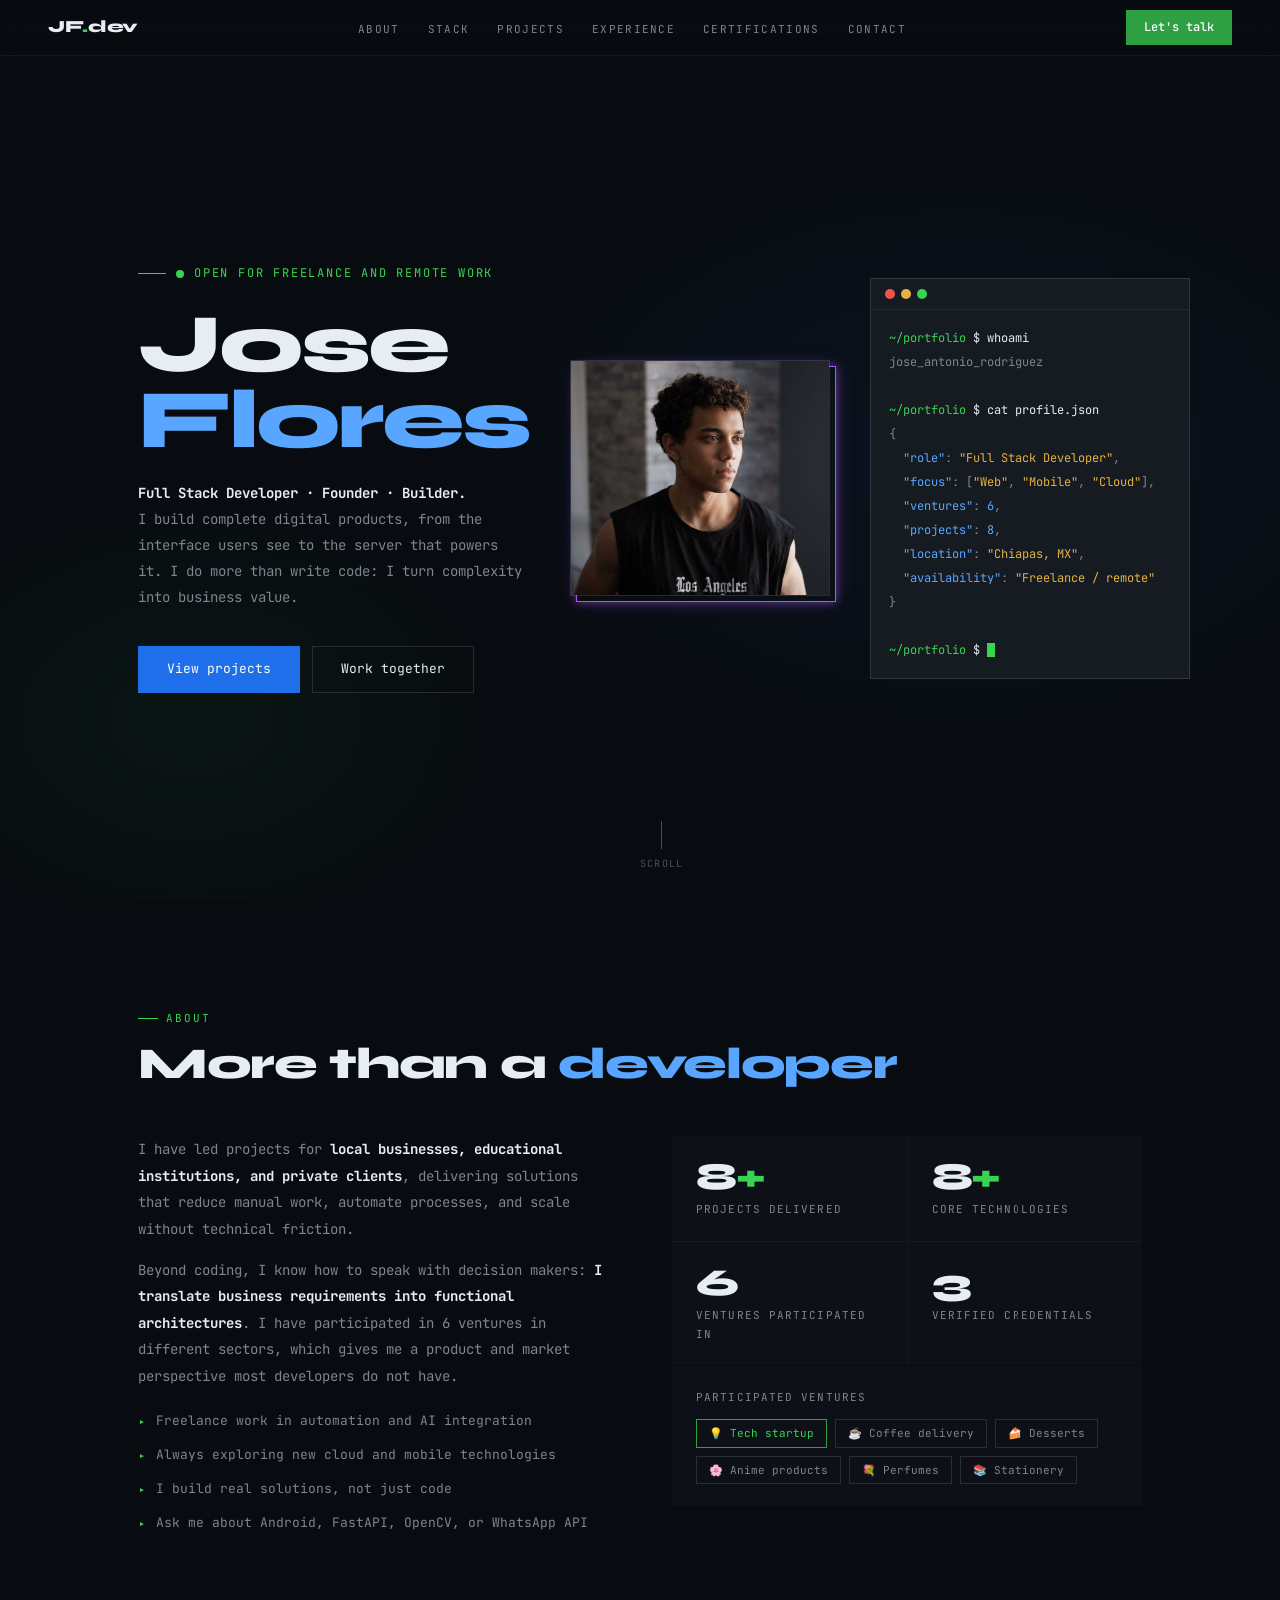
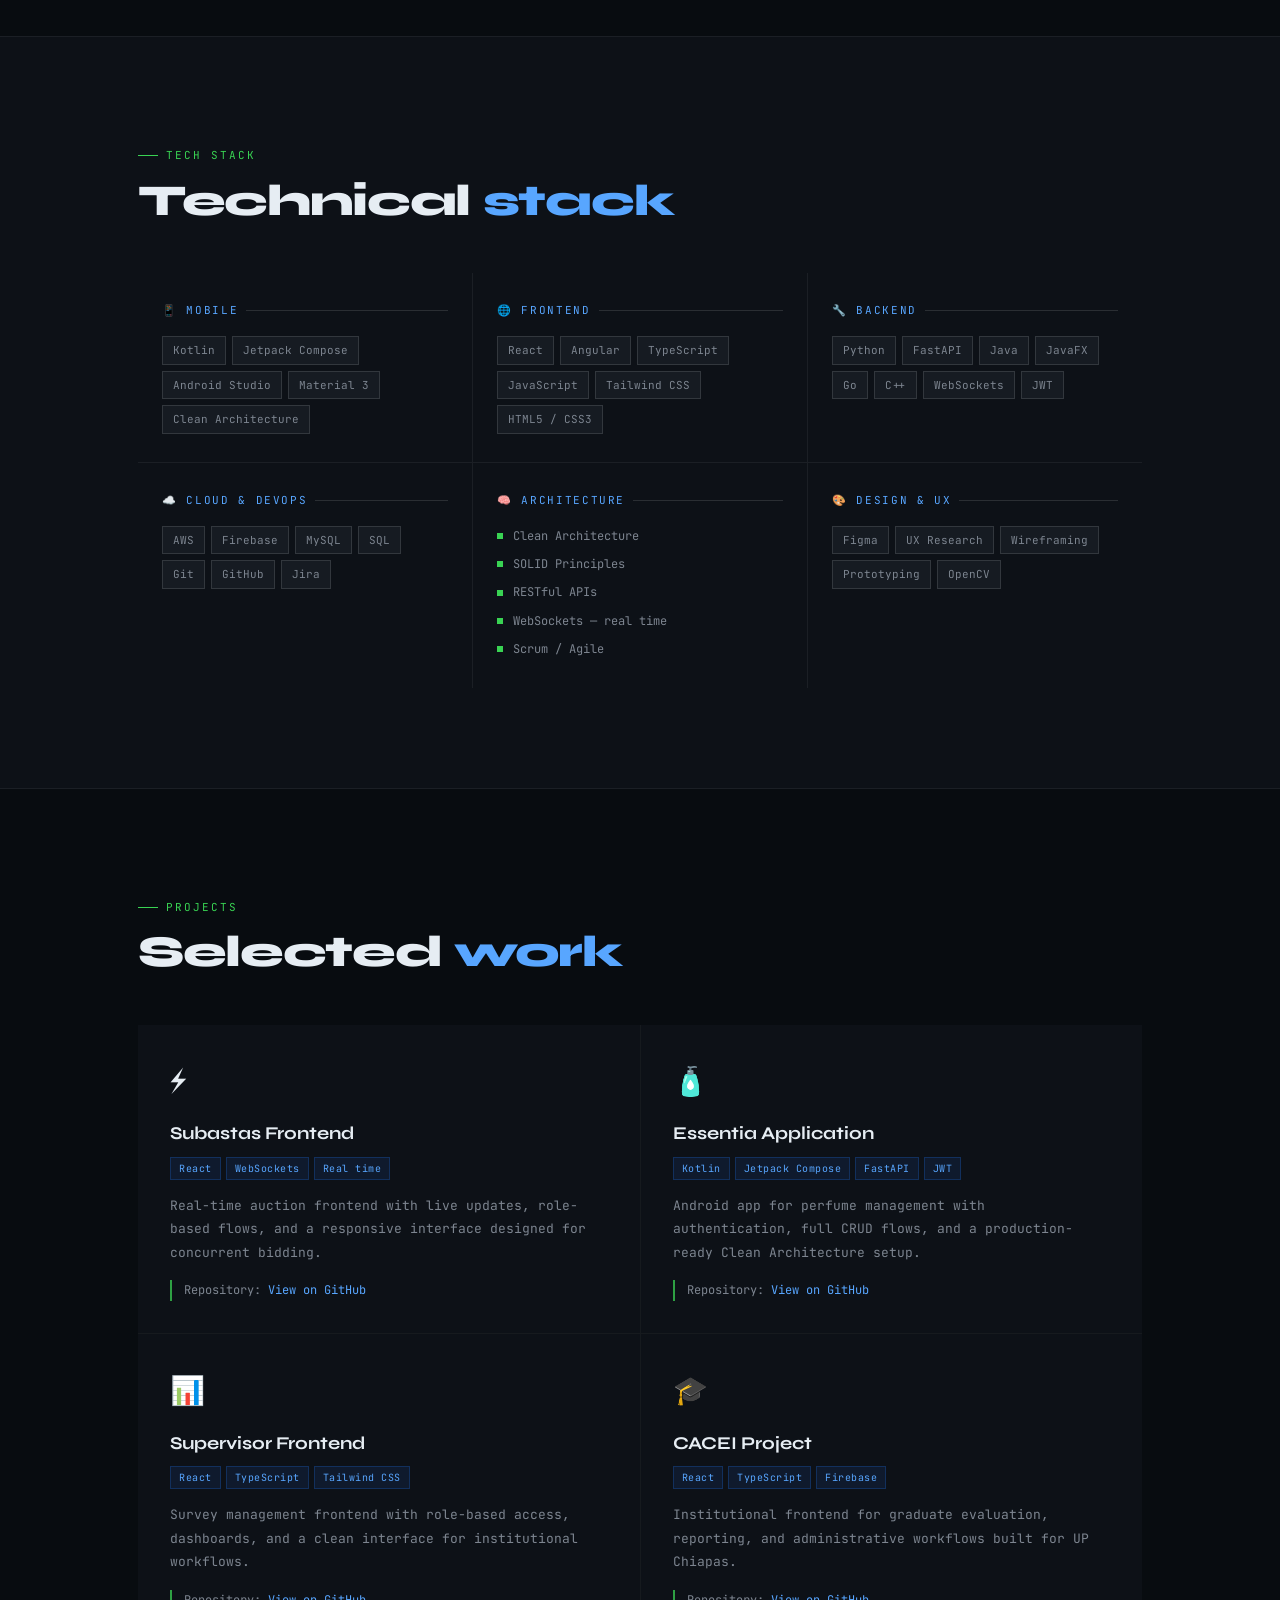
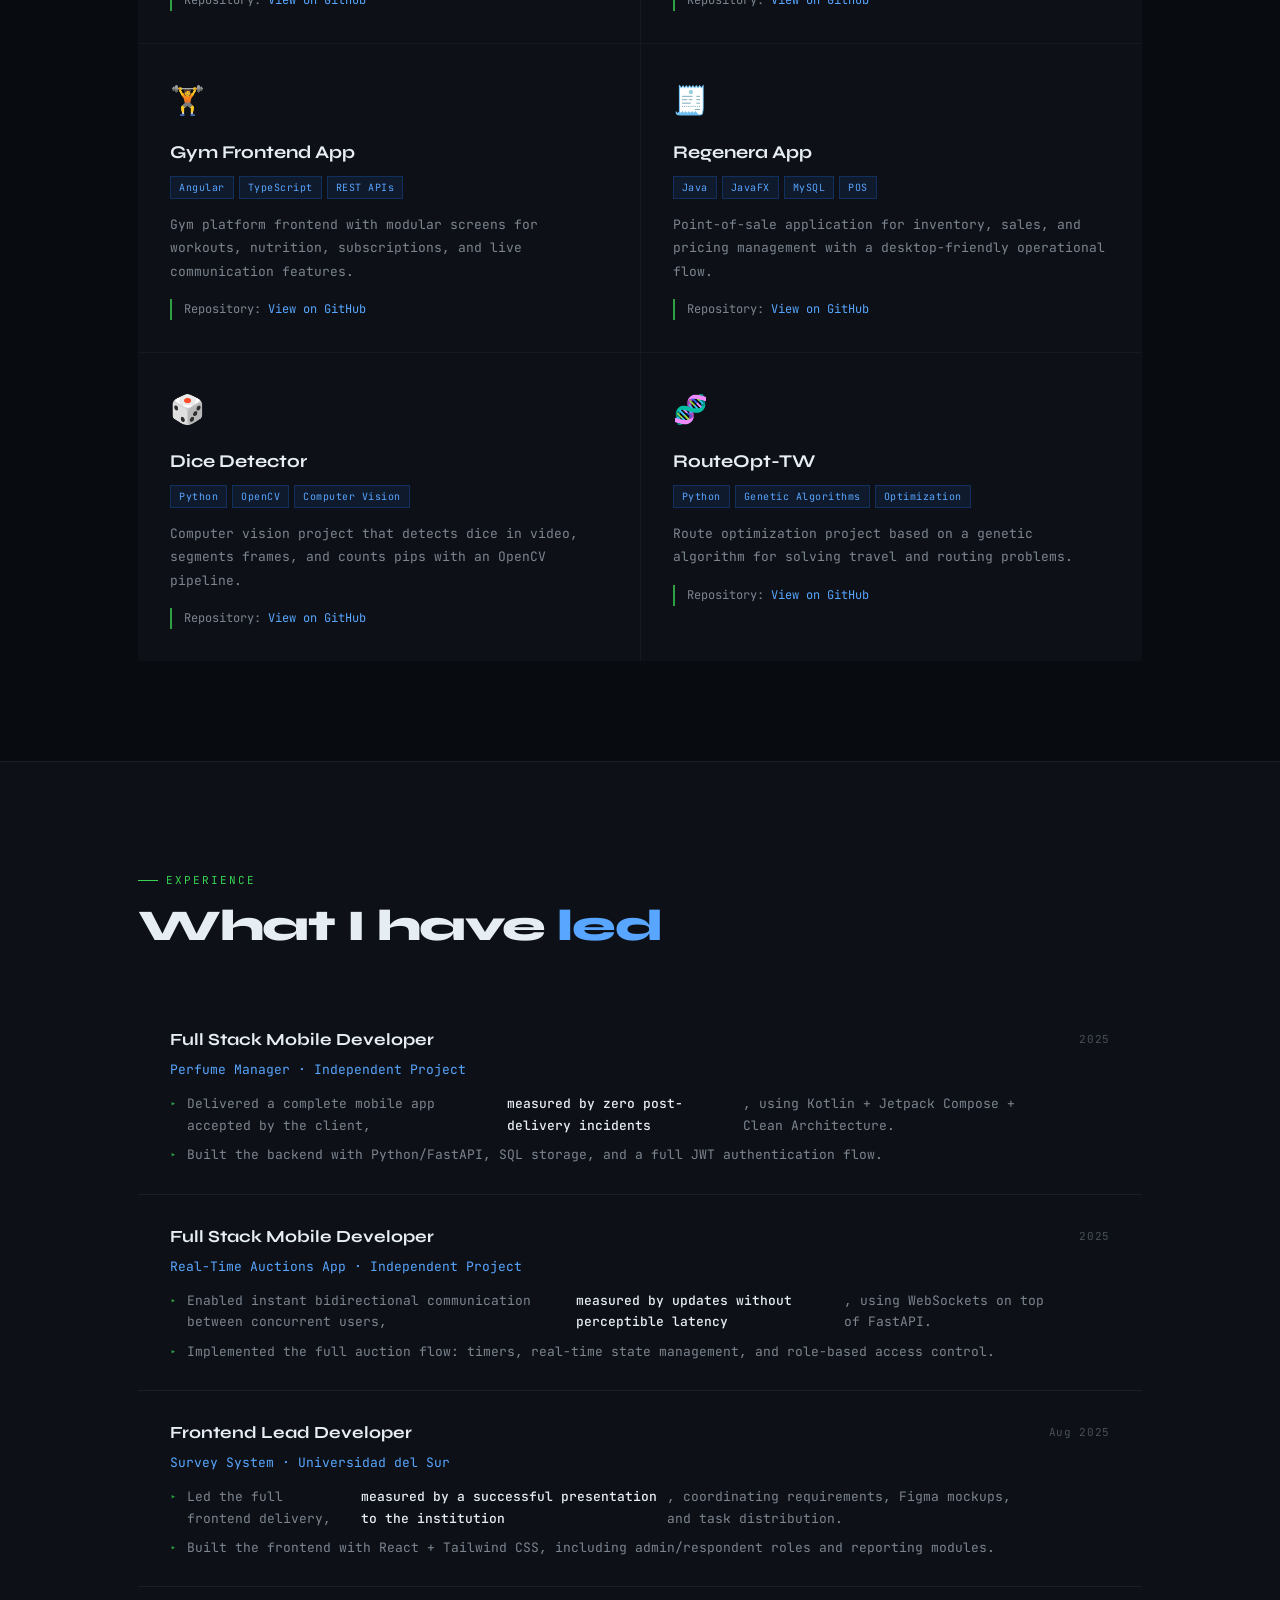
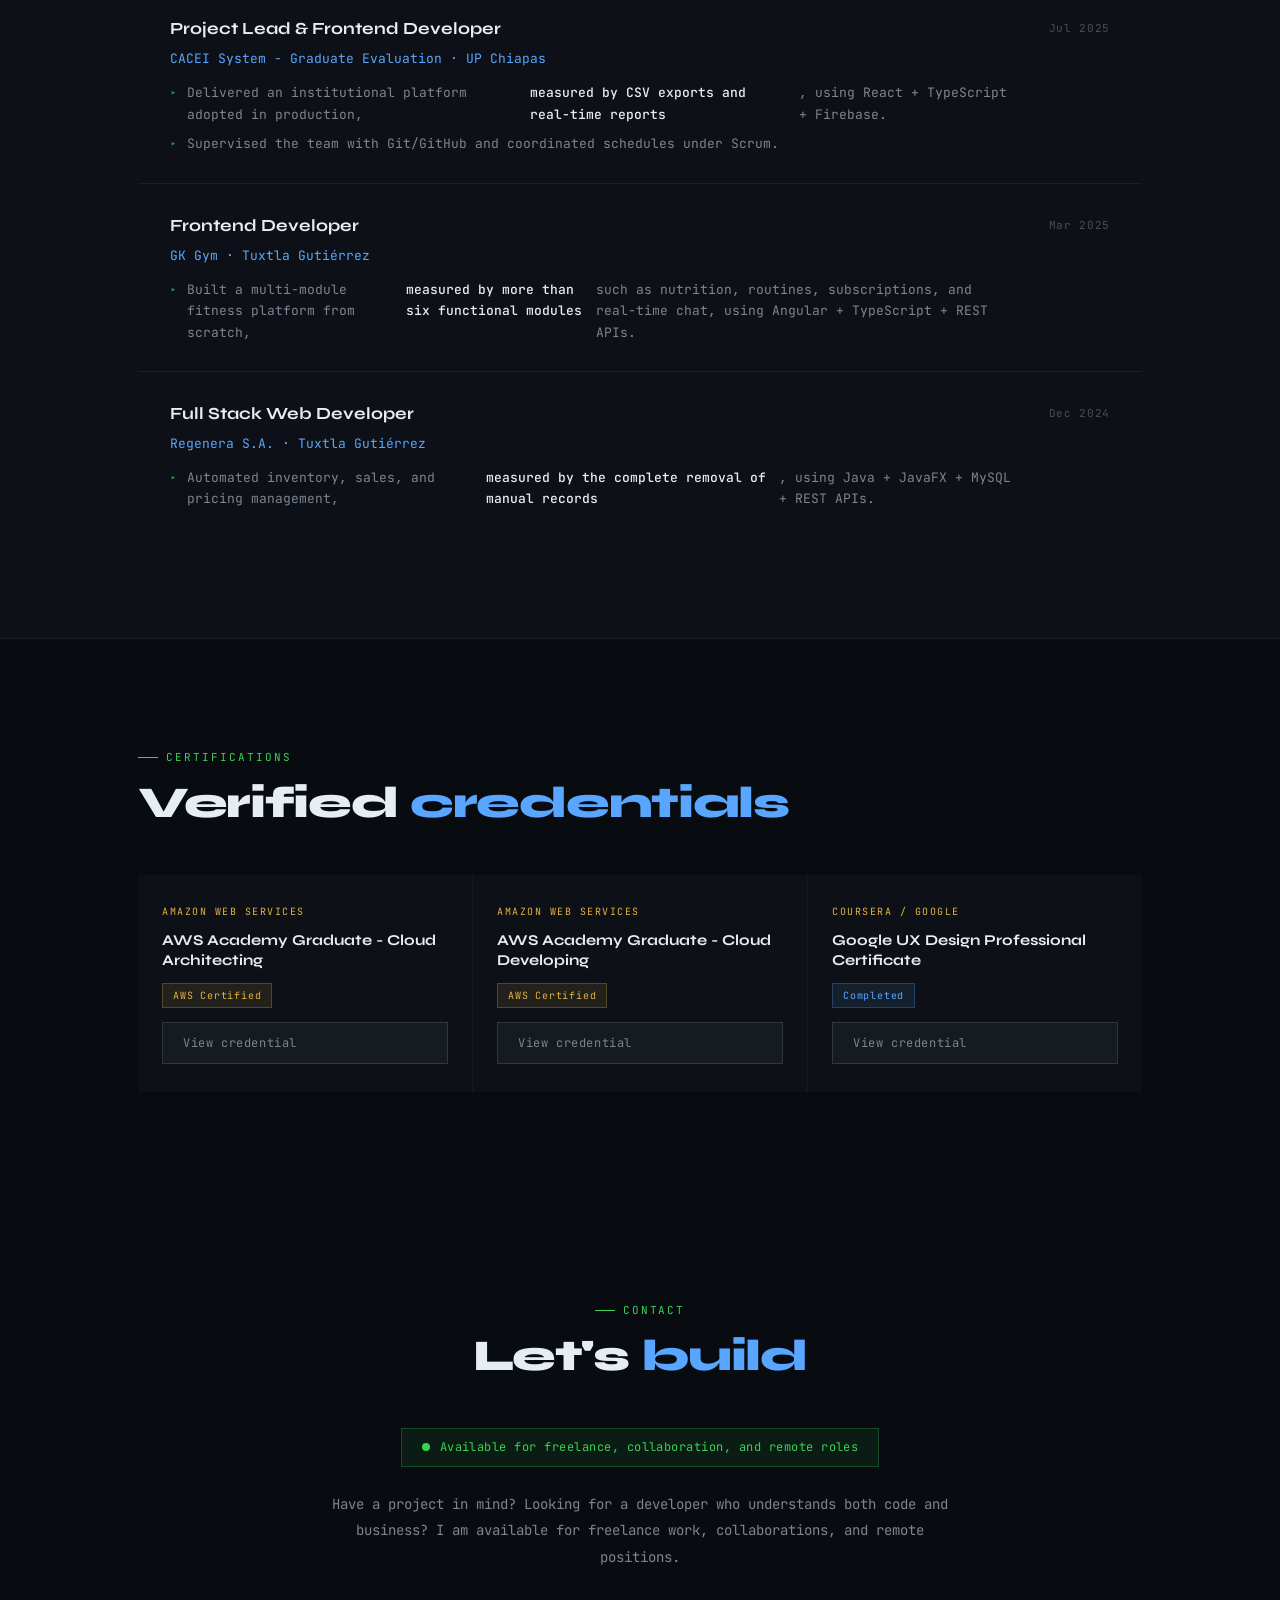
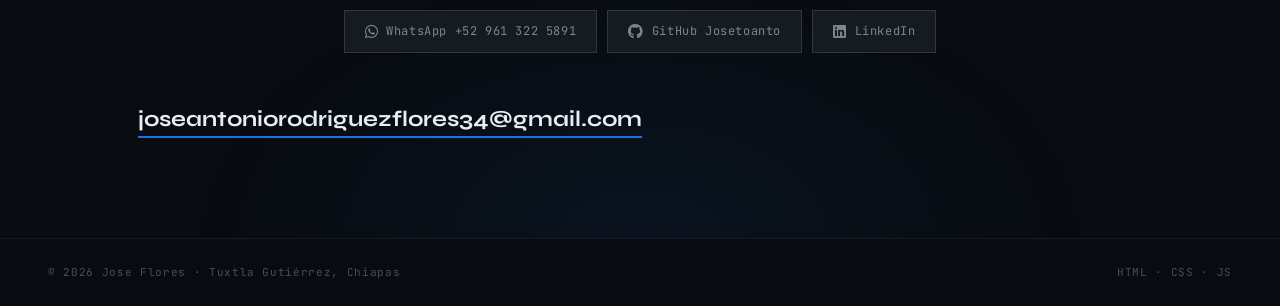
==== commit cf034329: "Add files via upload" ====
--- a/index.html
+++ b/index.html
@@ -98,7 +98,7 @@
     <div class="about-grid">
       <div class="reveal">
         <p class="about-p">I have led projects for <strong>local businesses, educational institutions, and private clients</strong>, delivering solutions that reduce manual work, automate processes, and scale without technical friction.</p>
-        <p class="about-p">Beyond coding, I know how to speak with decision makers: <strong>I translate business requirements into functional architectures</strong>. I have founded 6 ventures in different sectors, which gives me a product and market perspective most developers do not have.</p>
+        <p class="about-p">Beyond coding, I know how to speak with decision makers: <strong>I translate business requirements into functional architectures</strong>. I have participated in 6 ventures in different sectors, which gives me a product and market perspective most developers do not have.</p>
         <ul class="about-bullets">
           <li>Freelance work in automation and AI integration</li>
           <li>Always exploring new cloud and mobile technologies</li>
@@ -110,11 +110,11 @@
         <div class="stats-box">
           <div class="stat"><div class="stat-n">8<em>+</em></div><div class="stat-l">Projects delivered</div></div>
           <div class="stat"><div class="stat-n">8<em>+</em></div><div class="stat-l">Core technologies</div></div>
-          <div class="stat"><div class="stat-n">6</div><div class="stat-l">Ventures founded</div></div>
+          <div class="stat"><div class="stat-n">6</div><div class="stat-l">Ventures participated in</div></div>
           <div class="stat"><div class="stat-n">3</div><div class="stat-l">Verified credentials</div></div>
         </div>
         <div class="ventures">
-          <div class="v-lbl">Founded ventures</div>
+          <div class="v-lbl">Participated ventures</div>
           <div class="v-wrap">
             <span class="vtag on">💡 Tech startup</span>
             <span class="vtag">☕ Coffee delivery</span>
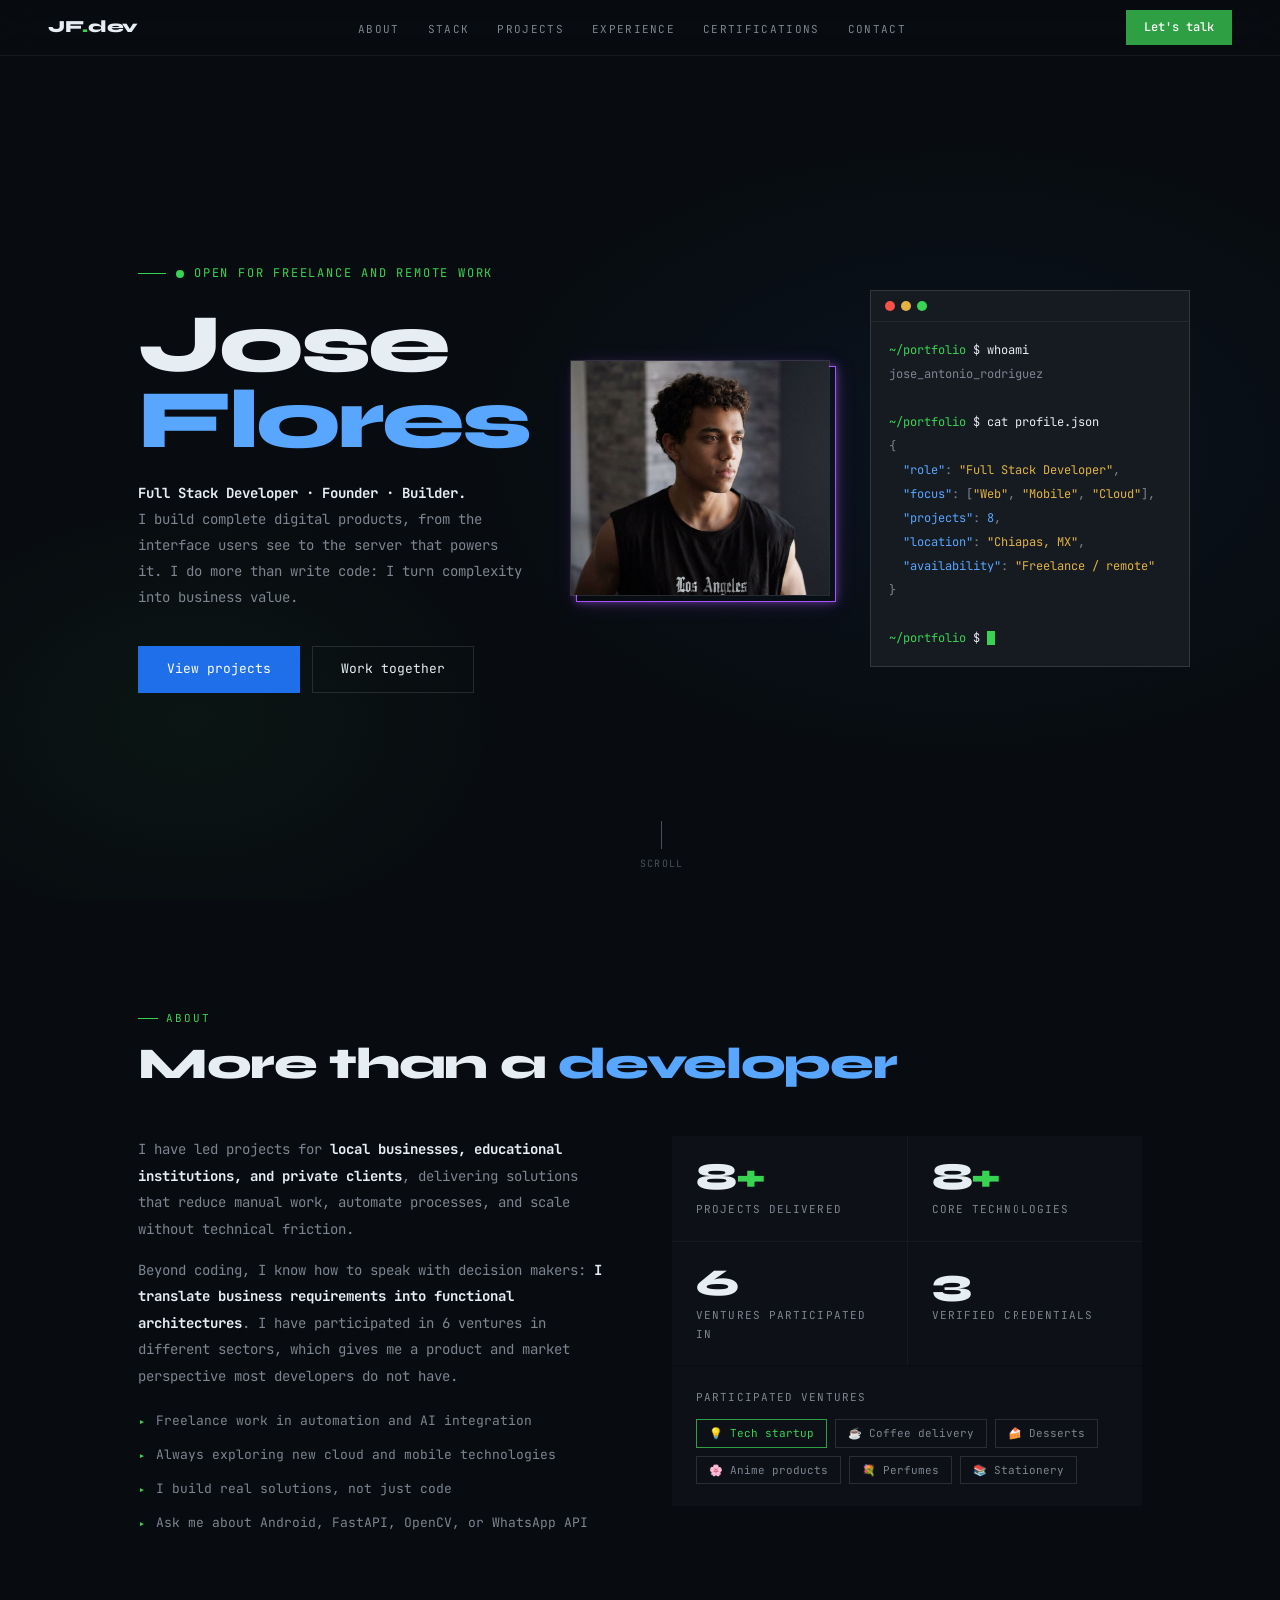
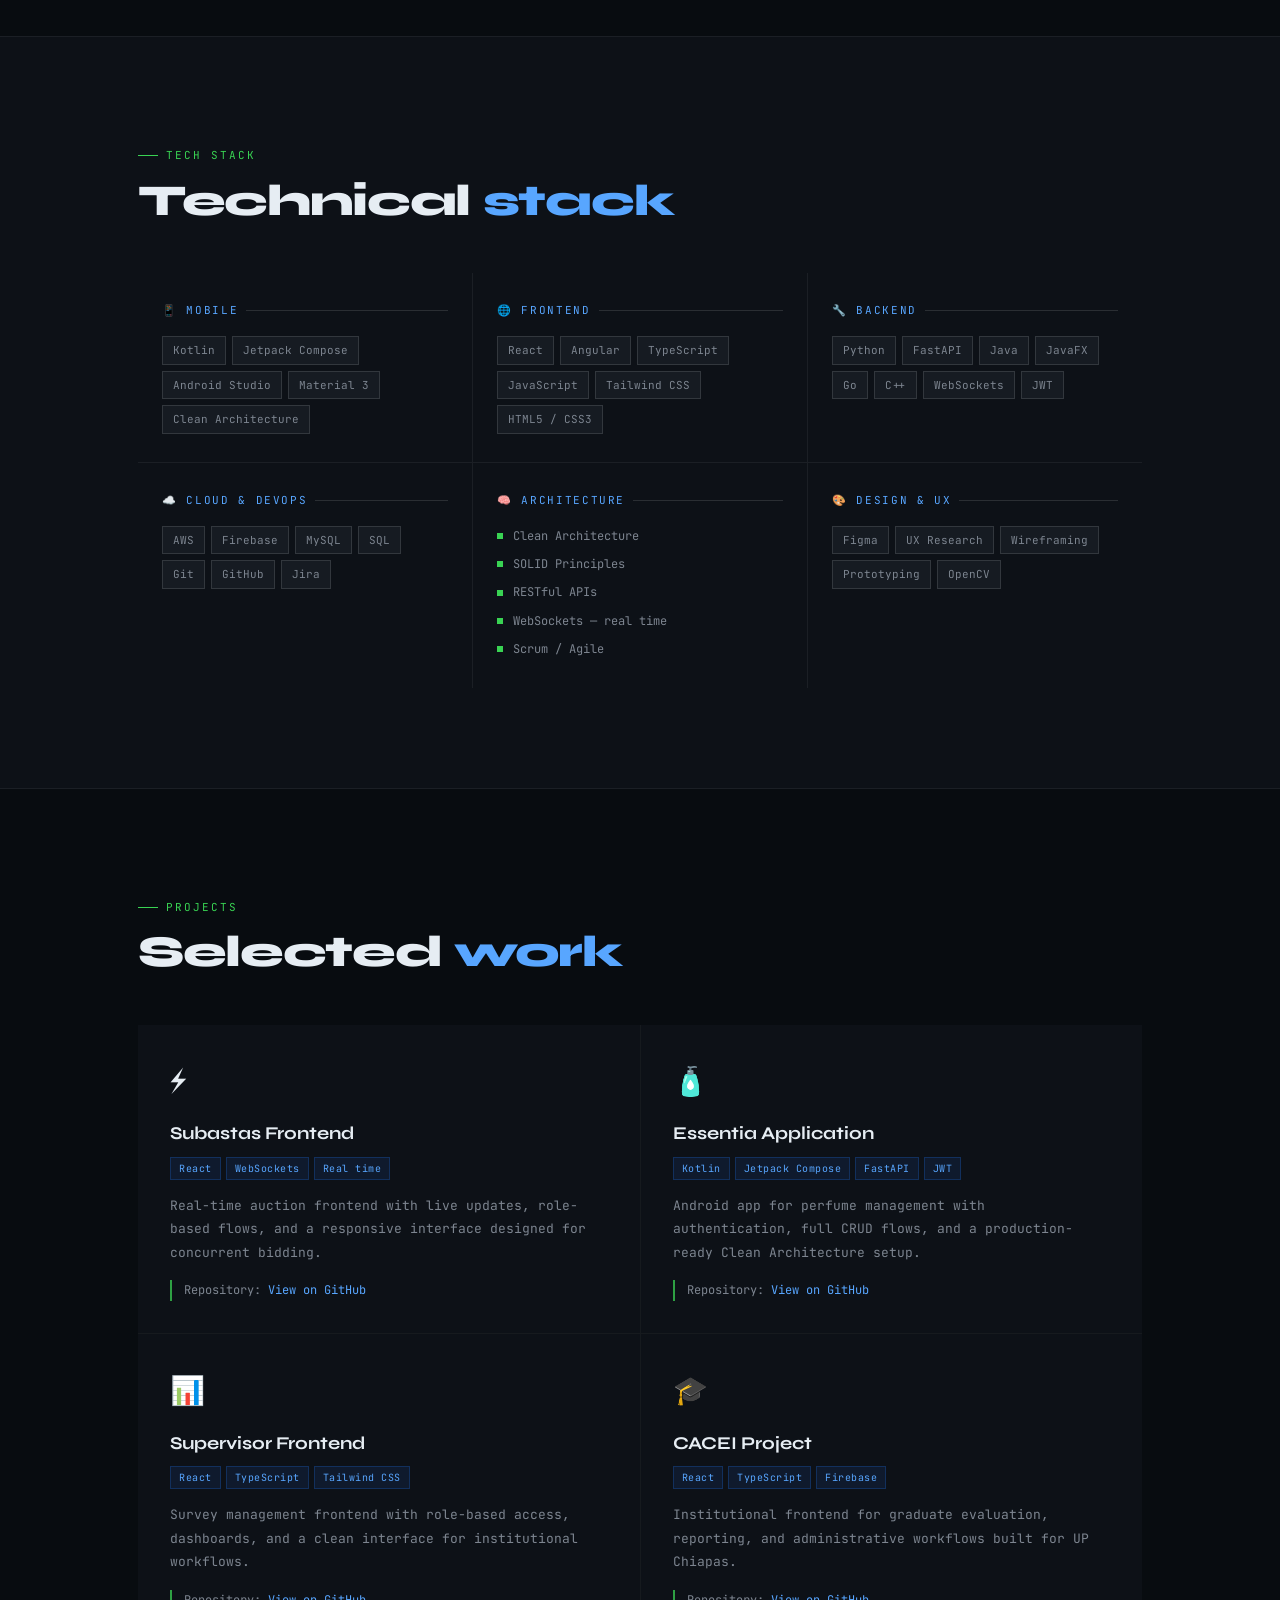
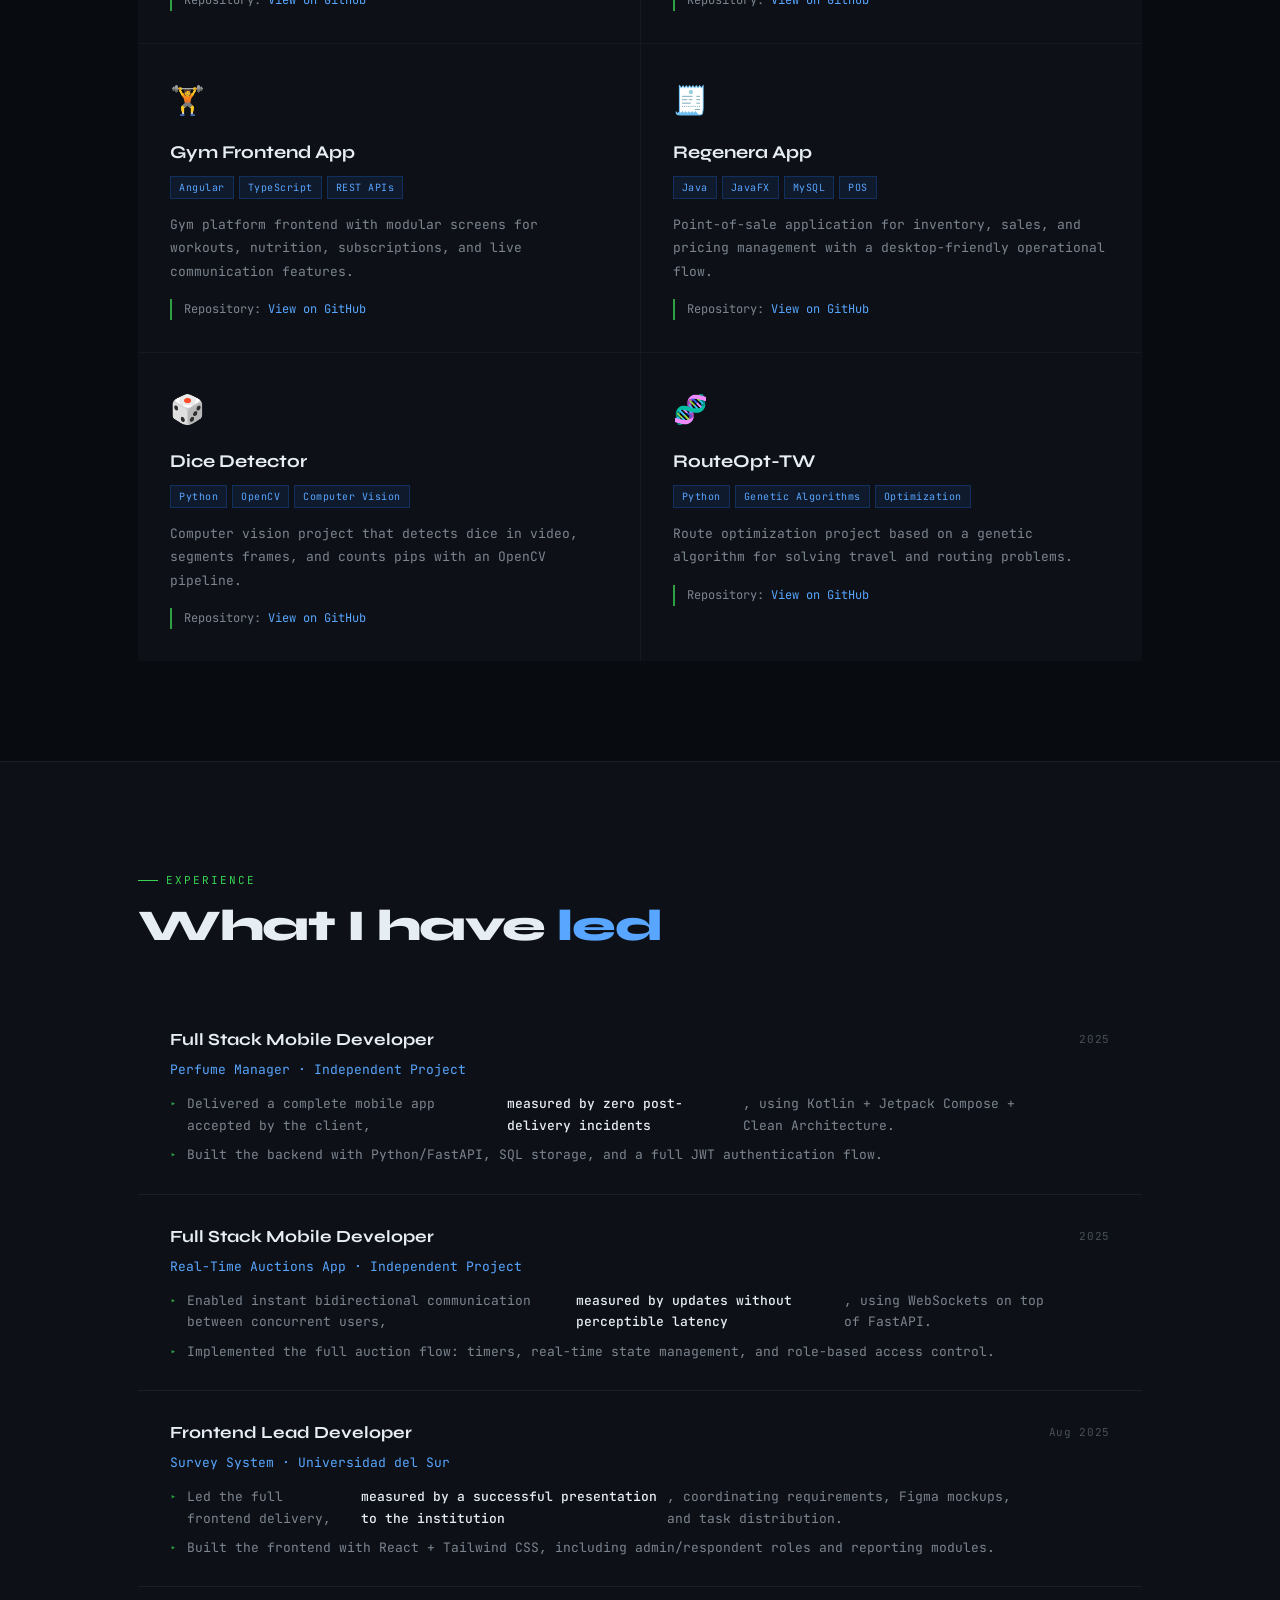
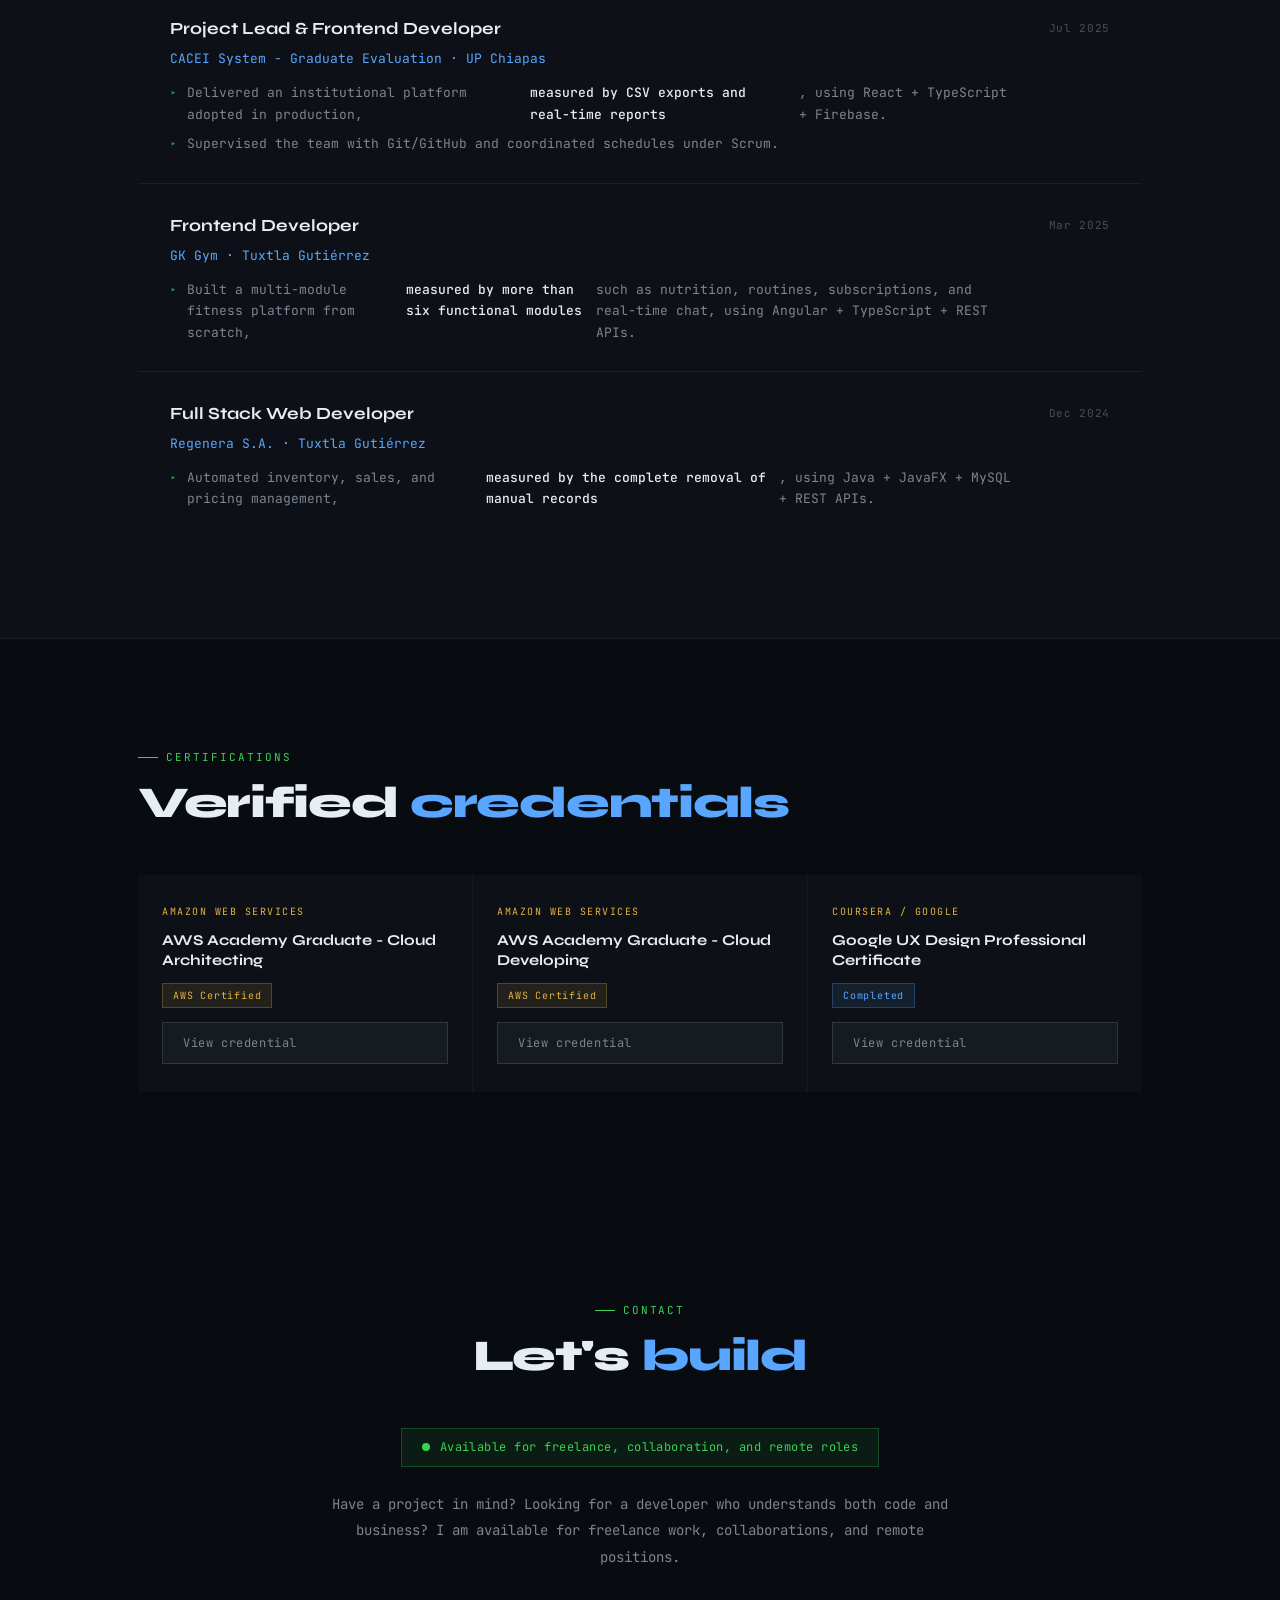
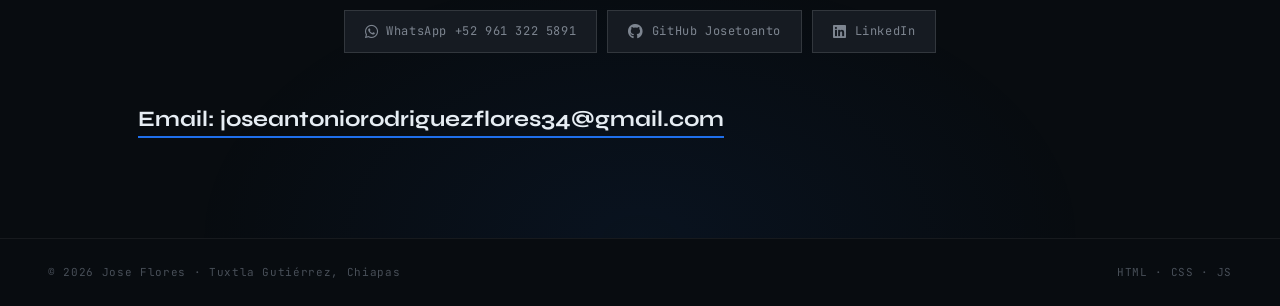
==== commit 74ae327f: "Add files via upload" ====
--- a/index.html
+++ b/index.html
@@ -73,7 +73,6 @@
           <div class="to">{</div>
           <div>&nbsp;&nbsp;<span class="tv">"role"</span><span class="to">: </span><span class="ts">"Full Stack Developer"</span><span class="to">,</span></div>
           <div>&nbsp;&nbsp;<span class="tv">"focus"</span><span class="to">: [</span><span class="ts">"Web"</span><span class="to">, </span><span class="ts">"Mobile"</span><span class="to">, </span><span class="ts">"Cloud"</span><span class="to">],</span></div>
-          <div>&nbsp;&nbsp;<span class="tv">"ventures"</span><span class="to">: </span><span class="tv">6</span><span class="to">,</span></div>
           <div>&nbsp;&nbsp;<span class="tv">"projects"</span><span class="to">: </span><span class="tv">8</span><span class="to">,</span></div>
           <div>&nbsp;&nbsp;<span class="tv">"location"</span><span class="to">: </span><span class="ts">"Chiapas, MX"</span><span class="to">,</span></div>
           <div>&nbsp;&nbsp;<span class="tv">"availability"</span><span class="to">: </span><span class="ts">"Freelance / remote"</span></div>
@@ -419,7 +418,7 @@
         <a href="https://www.linkedin.com/in/jose-antonio-rodriguez-flores-9381a12a1" target="_blank" rel="noreferrer" class="c-link"><i class="fa-brands fa-linkedin"></i> LinkedIn</a>
       </div>
     </div>
-    <a href="mailto:joseantoniorodriguezflores34@gmail.com" class="c-email">joseantoniorodriguezflores34@gmail.com</a>
+    <a href="mailto:joseantoniorodriguezflores34@gmail.com" class="c-email">Email: joseantoniorodriguezflores34@gmail.com</a>
   </div>
 </section>
 
